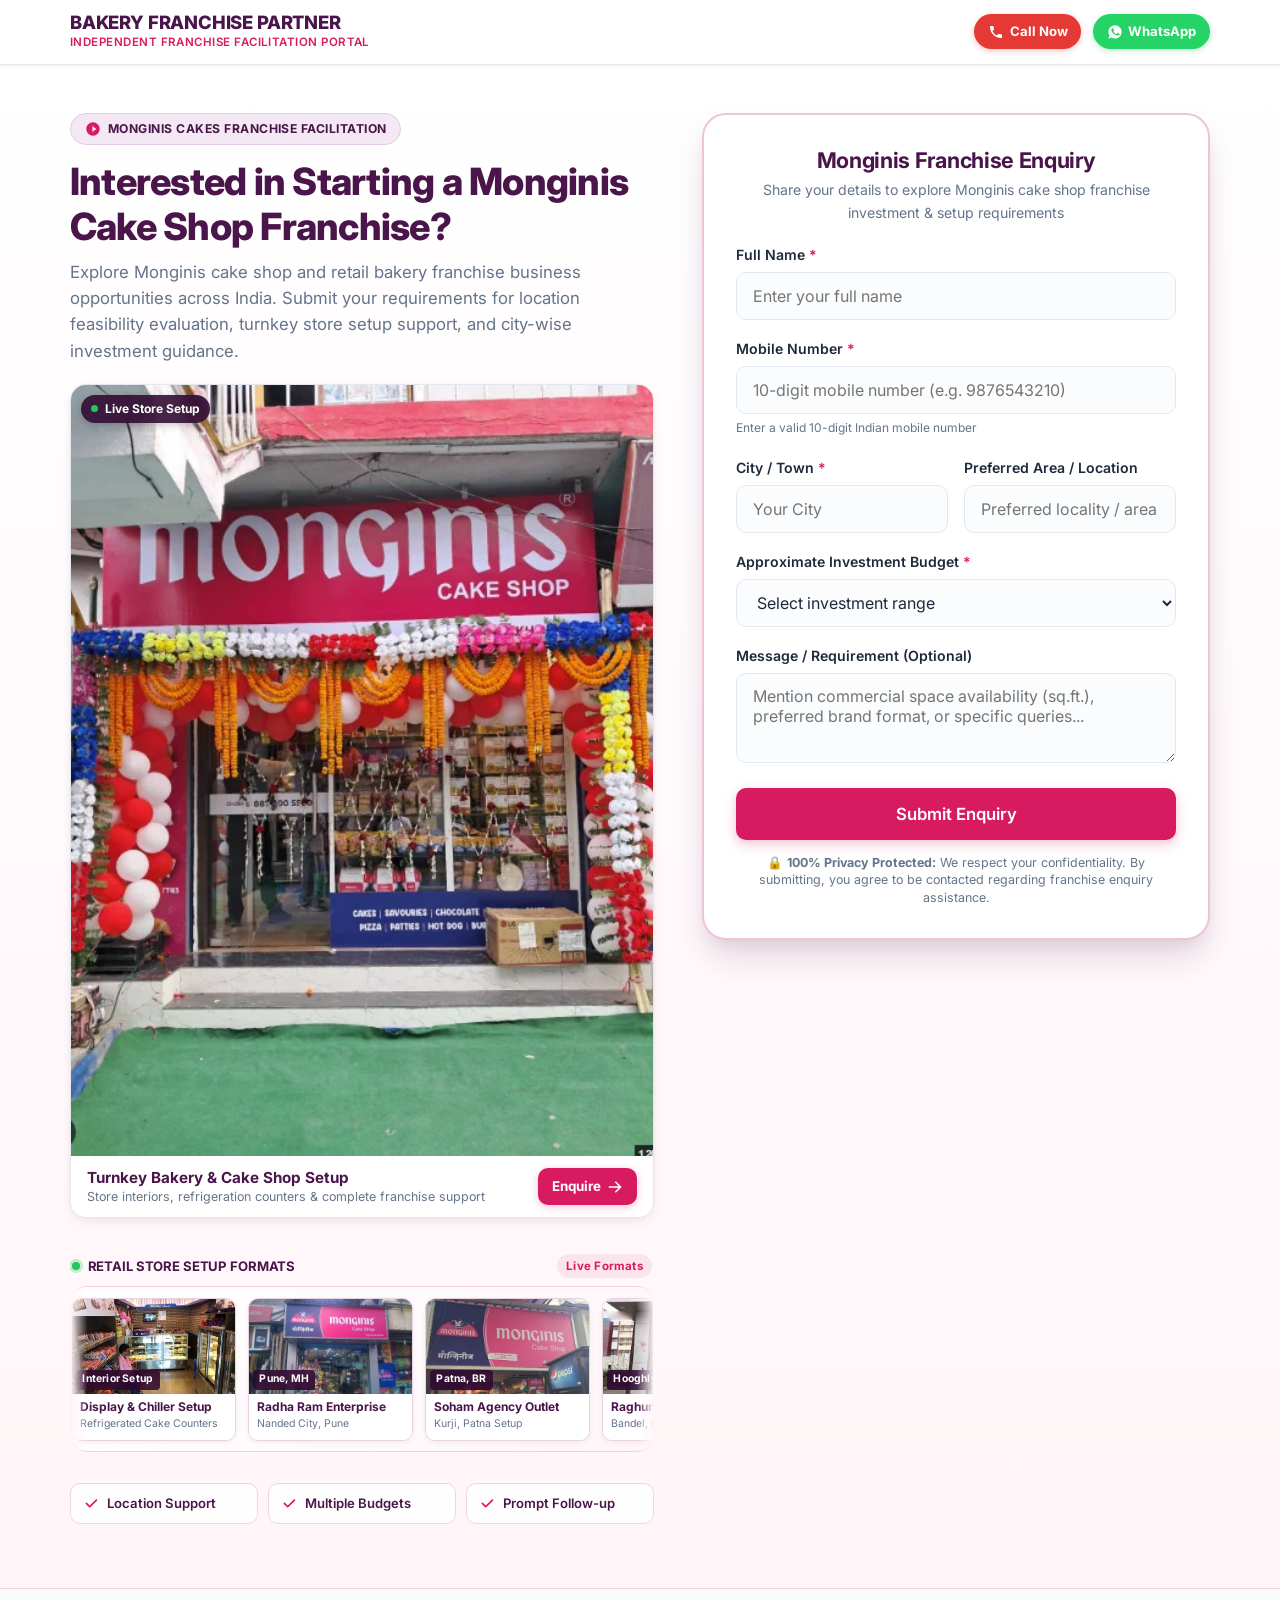
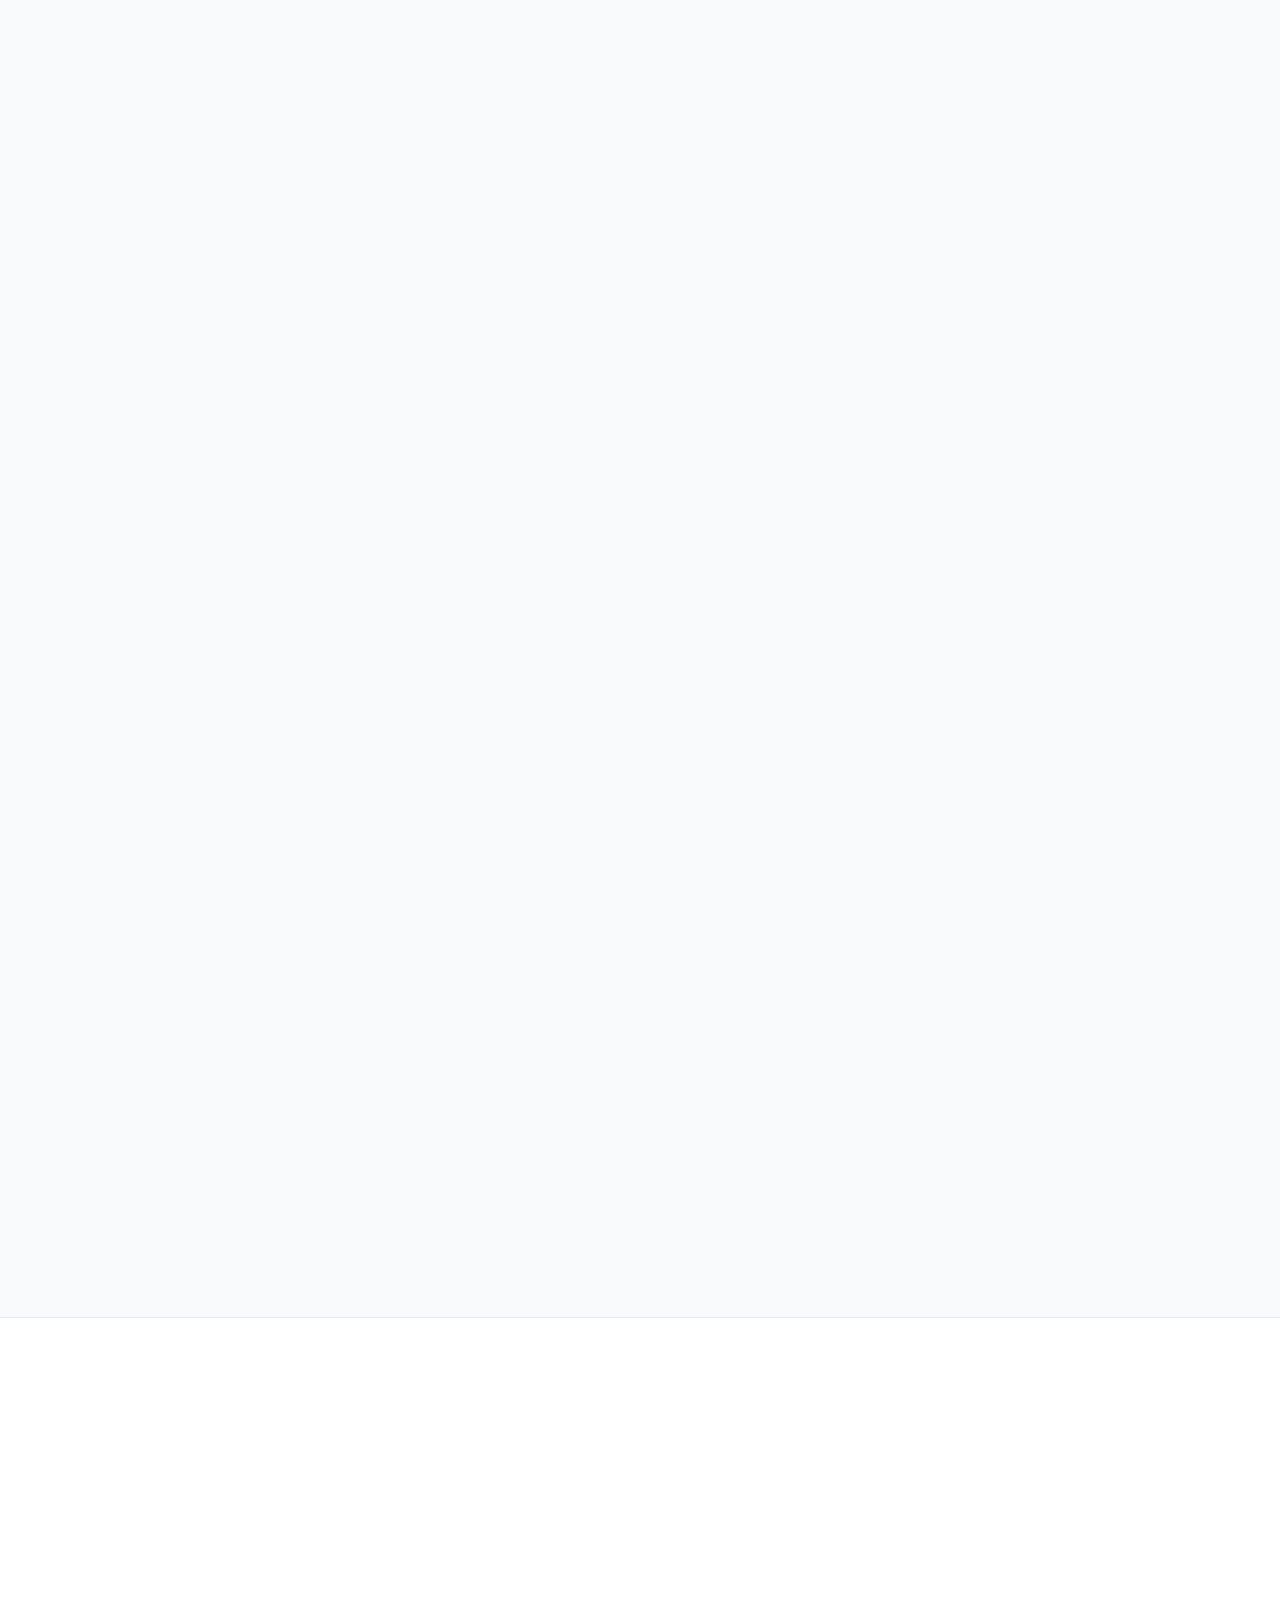
==== index.html @ 084847c3 "feat: redirect form submission directly to WhatsApp with pre-filled lead details" ====
<!DOCTYPE html>
<html lang="en">
<head>
  <!-- Google Tag Manager -->
  <script>(function(w,d,s,l,i){w[l]=w[l]||[];w[l].push({'gtm.start':
  new Date().getTime(),event:'gtm.js'});var f=d.getElementsByTagName(s)[0],
  j=d.createElement(s),dl=l!='dataLayer'?'&l='+l:'';j.async=true;j.src=
  'https://www.googletagmanager.com/gtm.js?id='+i+dl;f.parentNode.insertBefore(j,f);
  })(window,document,'script','dataLayer','GTM-P94VCCMQ');</script>
  <!-- End Google Tag Manager -->

  <!-- Google tag (gtag.js) -->
  <script async src="https://www.googletagmanager.com/gtag/js?id=AW-18435726150"></script>
  <script>
    window.dataLayer = window.dataLayer || [];
    function gtag(){dataLayer.push(arguments);}
    gtag('js', new Date());

    gtag('config', 'AW-18435726150');
  </script>

  <meta charset="UTF-8">
  <meta name="viewport" content="width=device-width, initial-scale=1.0">
  
  <!-- Primary SEO Meta Tags -->
  <title>Monginis Cake Shop Franchise Opportunities | Bakery Franchise Partner</title>
  <meta name="description" content="Explore Monginis cake shop franchise opportunities with Bakery Franchise Partner. Submit your enquiry for prime location assistance, turnkey store setup, and investment evaluation.">
  <meta name="keywords" content="Monginis franchise, Monginis cake shop, cake shop franchise, bakery franchise, bakery business opportunity, franchise enquiry, Bakery Franchise Partner">
  <link rel="canonical" href="https://bakeryfranchisepartner.in/monginis-cakes/">
  <meta name="robots" content="index, follow">
  
  <!-- Open Graph / Facebook -->
  <meta property="og:type" content="website">
  <meta property="og:url" content="https://bakeryfranchisepartner.in/monginis-cakes/">
  <meta property="og:title" content="Monginis Cake Shop Franchise Opportunities | Bakery Franchise Partner">
  <meta property="og:description" content="Explore Monginis cake shop franchise opportunities across India. Submit your franchise enquiry for location evaluation and store setup guidance.">
  <meta property="og:image" content="https://bakeryfranchisepartner.in/images/cake-shoop.png">

  <!-- Twitter Meta Tags -->
  <meta name="twitter:card" content="summary_large_image">
  <meta name="twitter:title" content="Monginis Cake Shop Franchise Opportunities | Bakery Franchise Partner">
  <meta name="twitter:description" content="Explore Monginis cake shop franchise opportunities across India. Submit your franchise enquiry for location evaluation and store setup guidance.">
  <meta name="twitter:image" content="https://bakeryfranchisepartner.in/images/cake-shoop.png">

  <!-- Favicon -->
  <link rel="icon" href="data:image/svg+xml,<svg xmlns=%22http://www.w3.org/2000/svg%22 viewBox=%220 0 100 100%22><text y=%22.9em%22 font-size=%2290%22>🎂</text></svg>">

  <!-- Google Fonts: Inter -->
  <link rel="preconnect" href="https://fonts.googleapis.com">
  <link rel="preconnect" href="https://fonts.gstatic.com" crossorigin>
  <link href="https://fonts.googleapis.com/css2?family=Inter:wght@400;500;600;700;800&display=swap" rel="stylesheet">

  <!-- Stylesheet -->
  <link rel="stylesheet" href="style.css?v=2.3">

  <!-- Preload Critical Hero Image for Instant Rendering -->
  <link rel="preload" as="image" href="images/cake-shoop.webp" type="image/webp" fetchpriority="high">

  <!-- Schema.org Structured Data for Google Trust & Business Verification -->
  <script type="application/ld+json">
  {
    "@context": "https://schema.org",
    "@type": "ProfessionalService",
    "name": "Bakery Franchise Partner",
    "image": "https://bakeryfranchisepartner.in/images/cake-shoop.png",
    "@id": "https://bakeryfranchisepartner.in/monginis-cakes/",
    "url": "https://bakeryfranchisepartner.in/monginis-cakes/",
    "telephone": "+919519554714",
    "priceRange": "₹₹₹",
    "address": {
      "@type": "PostalAddress",
      "streetAddress": "C-1034, Opposite Bhootnath Market, A Block, Indira Nagar",
      "addressLocality": "Lucknow",
      "addressRegion": "Uttar Pradesh",
      "postalCode": "226016",
      "addressCountry": "IN"
    },
    "description": "Independent franchise enquiry facilitation and consulting portal for Monginis cake shop and retail bakery business opportunities across India."
  }
  </script>

</head>
<body>
  <!-- Google Tag Manager (noscript) -->
  <noscript><iframe src="https://www.googletagmanager.com/ns.html?id=GTM-P94VCCMQ"
  height="0" width="0" style="display:none;visibility:hidden"></iframe></noscript>
  <!-- End Google Tag Manager (noscript) -->

  <!-- ======================================================================
       SITE HEADER
       ====================================================================== -->
  <header class="site-header">
    <div class="container">
      <div class="header-inner">
        <a href="index.html" class="brand-wrap" aria-label="Bakery Franchise Partner Home">
          <div class="brand-text">
            <span class="brand-name">BAKERY FRANCHISE PARTNER</span>
            <span class="brand-tagline">Independent Franchise Facilitation Portal</span>
          </div>
        </a>

        <div class="header-actions">
          <a href="tel:+919519554714" class="btn-call-compact js-call-btn" data-source="header-call" aria-label="Call for enquiry">
            <svg viewBox="0 0 24 24" fill="currentColor" aria-hidden="true">
              <path d="M6.62 10.79a15.053 15.053 0 006.59 6.59l2.2-2.2a1 1 0 011.02-.24c1.12.37 2.33.57 3.57.57.55 0 1 .45 1 1V20a1 1 0 01-1 1A17 17 0 013 4a1 1 0 011-1h3.5a1 1 0 011 1c0 1.25.2 2.45.57 3.57.11.35.03.74-.25 1.02l-2.2 2.2z"/>
            </svg>
            <span>Call Now</span>
          </a>

          <a href="https://wa.me/919519554714" class="btn-wa-compact js-whatsapp-btn" data-source="header-whatsapp" aria-label="WhatsApp enquiry">
            <svg viewBox="0 0 24 24" fill="currentColor" aria-hidden="true">
              <path d="M12.04 2C6.58 2 2.13 6.45 2.13 11.91c0 1.97.58 3.84 1.63 5.44L2.04 22l4.81-1.68c1.53.92 3.32 1.48 5.19 1.48 5.46 0 9.91-4.45 9.91-9.91 0-5.46-4.45-9.89-9.91-9.89zm5.78 14.07c-.24.67-1.19 1.25-1.68 1.33-.49.08-1.09.11-3.52-.89-2.94-1.21-4.83-4.22-4.97-4.41-.14-.2-1.18-1.57-1.18-2.99s.75-2.12 1.01-2.41c.27-.29.59-.36.78-.36.2 0 .4 0 .58.01.19.01.44-.07.69.53.25.6.86 2.1.94 2.25.07.16.12.35.02.55-.1.2-.15.33-.3.51-.15.18-.32.4-.45.54-.15.15-.31.32-.13.63.17.31.78 1.28 1.67 2.07 1.15 1.02 2.11 1.34 2.42 1.49.3.15.48.13.66-.08.18-.21.78-.91.99-1.22.21-.31.42-.26.71-.15.29.11 1.83.86 2.15 1.02.32.16.53.24.61.37.08.14.08.79-.16 1.46z"/>
            </svg>
            <span>WhatsApp</span>
          </a>
        </div>
      </div>
    </div>
  </header>

  <!-- ======================================================================
       HERO SECTION (MOBILE FIRST + EARLY ENQUIRY FORM)
       ====================================================================== -->
  <section class="hero-section" id="hero">
    <div class="container">
      <div class="hero-grid">
        
        <!-- Left: Hero Headline, Actions & Store Setup Showcase Marquee -->
        <div class="hero-content">
          <div class="hero-badge-wrap">
            <span class="badge-tag badge-platform">
              <svg class="badge-icon" viewBox="0 0 24 24" width="16" height="16" fill="currentColor" aria-hidden="true"><path d="M12 2C6.48 2 2 6.48 2 12s4.48 10 10 10 10-4.48 10-10S17.52 2 12 2zm-1 14.5v-9l6 4.5-6 4.5z"/></svg>
              <span class="badge-text">MONGINIS CAKES FRANCHISE FACILITATION</span>
            </span>
          </div>

          <h1 class="hero-title">Interested in Starting a Monginis Cake Shop Franchise?</h1>
          
          <p class="hero-desc">
            Explore Monginis cake shop and retail bakery franchise business opportunities across India. Submit your requirements for location feasibility evaluation, turnkey store setup support, and city-wise investment guidance.
          </p>

          <!-- Hero Store Showcase Photo Card -->
          <div class="hero-photo-showcase">
            <div class="hero-photo-wrap" style="height: auto !important; min-height: unset !important; max-height: none !important;">
              <picture>
                <source srcset="images/cake-shoop.webp" type="image/webp">
                <img src="images/cake-shoop.png" alt="Actual Monginis Cake Shop Storefront & Setup" width="477" height="632" fetchpriority="high" decoding="sync" style="width: 100% !important; height: auto !important; max-height: none !important; object-fit: contain !important; display: block !important;">
              </picture>
              <span class="hero-photo-badge">
                <span class="badge-dot" style="background-color: #22C55E;"></span> Live Store Setup
              </span>
            </div>
            <div class="hero-photo-footer">
              <div class="hero-photo-info">
                <span class="hero-photo-title">Turnkey Bakery & Cake Shop Setup</span>
                <span class="hero-photo-desc">Store interiors, refrigeration counters & complete franchise support</span>
              </div>
              <a href="#enquiry-form" class="hero-photo-enquire-btn">
                <span>Enquire</span>
                <svg viewBox="0 0 20 20" fill="currentColor" width="16" height="16" aria-hidden="true"><path fill-rule="evenodd" d="M10.293 3.293a1 1 0 011.414 0l6 6a1 1 0 010 1.414l-6 6a1 1 0 01-1.414-1.414L14.586 11H3a1 1 0 110-2h11.586l-4.293-4.293a1 1 0 010-1.414z" clip-rule="evenodd" /></svg>
              </a>
            </div>
          </div>

          <!-- Store Setup Showcase Marquee (Retail Store Formats Showcase) -->
          <div class="store-marquee-section" aria-label="Bakery Store Setup Showcase">
            <div class="marquee-header">
              <div class="marquee-title-wrap">
                <span class="marquee-live-dot"></span>
                <span class="marquee-title">Retail Store Setup Formats</span>
              </div>
              <span class="marquee-badge">Live Formats</span>
            </div>

            <div class="store-marquee-container">
              <div class="store-marquee-track">
                <!-- Card 1: Store Interior Display -->
                <div class="marquee-card">
                  <div class="marquee-img-wrap">
                    <img src="images/store-1-inside-Actual-Store.jpeg" alt="Actual Cake Shop Inside View & Refrigerated Display Setup" width="165" height="100" loading="lazy" decoding="async">
                    <span class="marquee-tag">Interior Setup</span>
                  </div>
                  <div class="marquee-caption">
                    <span class="marquee-caption-title">Display & Chiller Setup</span>
                    <span class="marquee-caption-sub">Refrigerated Cake Counters</span>
                  </div>
                </div>

                <!-- Card 2: Radha Ram Enterprise (Pune) -->
                <div class="marquee-card">
                  <div class="marquee-img-wrap">
                    <img src="images/store-2-radha-ram-enterprise.jpeg" alt="Radha Ram Enterprise - Cake Shop Storefront in Nanded City Pune" width="165" height="100" loading="lazy" decoding="async">
                    <span class="marquee-tag">Pune, MH</span>
                  </div>
                  <div class="marquee-caption">
                    <span class="marquee-caption-title">Radha Ram Enterprise</span>
                    <span class="marquee-caption-sub">Nanded City, Pune</span>
                  </div>
                </div>

                <!-- Card 3: Soham Agency (Patna) -->
                <div class="marquee-card">
                  <div class="marquee-img-wrap">
                    <img src="images/store-3-Soham Agency.jpeg" alt="Soham Agency - Cake Shop Storefront in Kurji, Patna" width="165" height="100" loading="lazy" decoding="async">
                    <span class="marquee-tag">Patna, BR</span>
                  </div>
                  <div class="marquee-caption">
                    <span class="marquee-caption-title">Soham Agency Outlet</span>
                    <span class="marquee-caption-sub">Kurji, Patna Setup</span>
                  </div>
                </div>

                <!-- Card 4: Raghuram Agency (Bandel Hooghly) -->
                <div class="marquee-card">
                  <div class="marquee-img-wrap">
                    <img src="images/store-4-Raghuram-Agency.jpeg" alt="Raghuram Agency - Cake Shop Storefront in Bandel Hooghly" width="165" height="100" loading="lazy" decoding="async">
                    <span class="marquee-tag">Hooghly, WB</span>
                  </div>
                  <div class="marquee-caption">
                    <span class="marquee-caption-title">Raghuram Agency</span>
                    <span class="marquee-caption-sub">Bandel, Hooghly Outlet</span>
                  </div>
                </div>

                <!-- Card 5: Shakti Cake Shop (Siwan) -->
                <div class="marquee-card">
                  <div class="marquee-img-wrap">
                    <img src="images/store-5-Shakti.jpeg" alt="Shakti Cake Shop Storefront in Basantpur, Siwan" width="165" height="100" loading="lazy" decoding="async">
                    <span class="marquee-tag">Siwan, BR</span>
                  </div>
                  <div class="marquee-caption">
                    <span class="marquee-caption-title">Shakti Cake Shop</span>
                    <span class="marquee-caption-sub">Basantpur, Siwan Setup</span>
                  </div>
                </div>

                <!-- Duplicate Set for Seamless Continuous Infinite Scrolling Loop -->
                <div class="marquee-card" aria-hidden="true">
                  <div class="marquee-img-wrap">
                    <img src="images/store-1-inside-Actual-Store.jpeg" alt="Interior display" width="165" height="100" loading="lazy" decoding="async">
                    <span class="marquee-tag">Interior Setup</span>
                  </div>
                  <div class="marquee-caption">
                    <span class="marquee-caption-title">Display & Chiller Setup</span>
                    <span class="marquee-caption-sub">Refrigerated Cake Counters</span>
                  </div>
                </div>

                <div class="marquee-card" aria-hidden="true">
                  <div class="marquee-img-wrap">
                    <img src="images/store-2-radha-ram-enterprise.jpeg" alt="Pune storefront" width="165" height="100" loading="lazy" decoding="async">
                    <span class="marquee-tag">Pune, MH</span>
                  </div>
                  <div class="marquee-caption">
                    <span class="marquee-caption-title">Radha Ram Enterprise</span>
                    <span class="marquee-caption-sub">Nanded City, Pune</span>
                  </div>
                </div>

                <div class="marquee-card" aria-hidden="true">
                  <div class="marquee-img-wrap">
                    <img src="images/store-3-Soham Agency.jpeg" alt="Patna storefront" width="165" height="100" loading="lazy" decoding="async">
                    <span class="marquee-tag">Patna, BR</span>
                  </div>
                  <div class="marquee-caption">
                    <span class="marquee-caption-title">Soham Agency Outlet</span>
                    <span class="marquee-caption-sub">Kurji, Patna Setup</span>
                  </div>
                </div>

                <div class="marquee-card" aria-hidden="true">
                  <div class="marquee-img-wrap">
                    <img src="images/store-4-Raghuram-Agency.jpeg" alt="Hooghly storefront" width="165" height="100" loading="lazy" decoding="async">
                    <span class="marquee-tag">Hooghly, WB</span>
                  </div>
                  <div class="marquee-caption">
                    <span class="marquee-caption-title">Raghuram Agency</span>
                    <span class="marquee-caption-sub">Bandel, Hooghly Outlet</span>
                  </div>
                </div>

                <div class="marquee-card" aria-hidden="true">
                  <div class="marquee-img-wrap">
                    <img src="images/store-5-Shakti.jpeg" alt="Siwan storefront" width="165" height="100" loading="lazy" decoding="async">
                    <span class="marquee-tag">Siwan, BR</span>
                  </div>
                  <div class="marquee-caption">
                    <span class="marquee-caption-title">Shakti Cake Shop</span>
                    <span class="marquee-caption-sub">Basantpur, Siwan Setup</span>
                  </div>
                </div>
              </div>
            </div>
          </div>

          <div class="hero-feature-pills">
            <div class="feature-pill">
              <svg viewBox="0 0 20 20" fill="currentColor" aria-hidden="true"><path fill-rule="evenodd" d="M16.707 5.293a1 1 0 010 1.414l-8 8a1 1 0 01-1.414 0l-4-4a1 1 0 011.414-1.414L8 12.586l7.293-7.293a1 1 0 011.414 0z" clip-rule="evenodd"/></svg>
              <span>Location Support</span>
            </div>
            <div class="feature-pill">
              <svg viewBox="0 0 20 20" fill="currentColor" aria-hidden="true"><path fill-rule="evenodd" d="M16.707 5.293a1 1 0 010 1.414l-8 8a1 1 0 01-1.414 0l-4-4a1 1 0 011.414-1.414L8 12.586l7.293-7.293a1 1 0 011.414 0z" clip-rule="evenodd"/></svg>
              <span>Multiple Budgets</span>
            </div>
            <div class="feature-pill">
              <svg viewBox="0 0 20 20" fill="currentColor" aria-hidden="true"><path fill-rule="evenodd" d="M16.707 5.293a1 1 0 010 1.414l-8 8a1 1 0 01-1.414 0l-4-4a1 1 0 011.414-1.414L8 12.586l7.293-7.293a1 1 0 011.414 0z" clip-rule="evenodd"/></svg>
              <span>Prompt Follow-up</span>
            </div>
          </div>
        </div>

        <!-- Right: Early Lead Enquiry Form -->
        <div class="lead-form-wrapper" id="enquiry-form">
          <div class="lead-form-card">
            <div class="form-header">
              <h2 class="form-title">Monginis Franchise Enquiry</h2>
              <p class="form-subtitle">Share your details to explore Monginis cake shop franchise investment & setup requirements</p>
            </div>

            <!-- Alerts -->
            <div id="form-success-alert" class="form-alert alert-success" role="alert">
              <strong>Thank you for your enquiry!</strong><br>
              Your details have been received successfully. Our team will review your requirements and follow up with relevant franchise information.
            </div>

            <div id="form-error-alert" class="form-alert alert-error" role="alert"></div>

            <form id="lead-enquiry-form" novalidate>
              <input type="hidden" name="franchise_brand" value="Monginis Cake Shop">
              
              <div class="form-group">
                <label for="full_name" class="form-label">Full Name <span class="required">*</span></label>
                <input type="text" id="full_name" name="full_name" class="form-control" placeholder="Enter your full name" required autocomplete="name">
              </div>

              <div class="form-group">
                <label for="mobile_number" class="form-label">Mobile Number <span class="required">*</span></label>
                <input type="tel" id="mobile_number" name="mobile_number" class="form-control" placeholder="10-digit mobile number (e.g. 9876543210)" required autocomplete="tel" maxlength="14">
                <span class="form-help">Enter a valid 10-digit Indian mobile number</span>
              </div>

              <div class="form-row">
                <div class="form-group">
                  <label for="city" class="form-label">City / Town <span class="required">*</span></label>
                  <input type="text" id="city" name="city" class="form-control" placeholder="Your City" required autocomplete="address-level2">
                </div>

                <div class="form-group">
                  <label for="preferred_location" class="form-label">Preferred Area / Location</label>
                  <input type="text" id="preferred_location" name="preferred_location" class="form-control" placeholder="Preferred locality / area">
                </div>
              </div>

              <div class="form-group">
                <label for="investment_budget" class="form-label">Approximate Investment Budget <span class="required">*</span></label>
                <select id="investment_budget" name="investment_budget" class="form-control" required>
                  <option value="" disabled selected>Select investment range</option>
                  <option value="5_10_lakhs">₹5 Lakhs - ₹10 Lakhs</option>
                  <option value="10_15_lakhs">₹10 Lakhs - ₹15 Lakhs</option>
                  <option value="15_25_lakhs">₹15 Lakhs - ₹25 Lakhs</option>
                  <option value="above_25_lakhs">Above ₹25 Lakhs</option>
                  <option value="to_be_discussed">To be discussed</option>
                </select>
              </div>

              <div class="form-group">
                <label for="message" class="form-label">Message / Requirement (Optional)</label>
                <textarea id="message" name="message" class="form-control" placeholder="Mention commercial space availability (sq.ft.), preferred brand format, or specific queries..."></textarea>
              </div>

              <button type="submit" id="form-submit-btn" class="btn btn-primary btn-block btn-lg">
                Submit Enquiry
              </button>

              <p class="form-privacy-note">
                🔒 <strong>100% Privacy Protected:</strong> We respect your confidentiality. By submitting, you agree to be contacted regarding franchise enquiry assistance.
              </p>
            </form>

          </div>
        </div>

      </div>
    </div>
  </section>

  <!-- ======================================================================
       MONGINIS & CAKE SHOP SEARCH INTENT CLARIFICATION
       ====================================================================== -->
  <section class="section" id="brand-search-intent">
    <div class="container">
      <div class="brand-intent-card">
        <div>
          <span class="section-subtitle">Franchise Search Assistance</span>
          <h2>Looking for a Monginis Cake Shop Franchise?</h2>
          <p>
            If you are exploring a Monginis franchise or a branded cake shop opportunity in your city, you can submit your enquiry through our platform.
          </p>
          <p>
            Our team collects your preferred location, investment capability, and space readiness, and assists in connecting your enquiry to the relevant franchise evaluation process.
          </p>
        </div>

        <div class="intent-callout" style="background: var(--color-bg-warm); border-left: 4px solid var(--color-primary);">
          <h4 style="color: var(--color-secondary);">Franchise Guidance & Support Desk</h4>
          <p>
            Get expert assistance on store location feasibility, interior setup specifications, and complete application filing guidance for opening your cake shop.
          </p>
          <div style="margin-top: 1.25rem;">
            <a href="#enquiry-form" class="btn btn-primary">Submit Franchise Enquiry</a>
          </div>
        </div>
      </div>
    </div>
  </section>

  <!-- ======================================================================
       TRUST SECTION: WHY ENQUIRE WITH US?
       ====================================================================== -->
  <section class="section section-alt" id="why-enquire">
    <div class="container">
      <div class="section-header">
        <span class="section-subtitle">Why Choose Us</span>
        <h2>Why Enquire With Us?</h2>
        <p class="section-desc">
          We provide transparent, structured assistance to help prospective business owners explore bakery franchise opportunities without false promises.
        </p>
      </div>

      <div class="benefits-grid">
        <div class="benefit-card">
          <div class="benefit-icon">
            <svg viewBox="0 0 24 24" fill="none" stroke="currentColor" stroke-width="2" stroke-linecap="round" stroke-linejoin="round">
              <path d="M21 16V8a2 2 0 0 0-1-1.73l-7-4a2 2 0 0 0-2 0l-7 4A2 2 0 0 0 3 8v8a2 2 0 0 0 1 1.73l7 4a2 2 0 0 0 2 0l7-4A2 2 0 0 0 21 16z"></path>
              <polyline points="3.27 6.96 12 12.01 20.73 6.96"></polyline>
              <line x1="12" y1="22.08" x2="12" y2="12"></line>
            </svg>
          </div>
          <h3 class="benefit-title">Franchise Enquiry Assistance</h3>
          <p class="benefit-desc">
            Guidance on how bakery franchise models operate, required documentation, and general operational flow.
          </p>
        </div>

        <div class="benefit-card">
          <div class="benefit-icon">
            <svg viewBox="0 0 24 24" fill="none" stroke="currentColor" stroke-width="2" stroke-linecap="round" stroke-linejoin="round">
              <path d="M21 10c0 7-9 13-9 13s-9-6-9-13a9 9 0 0 1 18 0z"></path>
              <circle cx="12" cy="10" r="3"></circle>
            </svg>
          </div>
          <h3 class="benefit-title">Location-Based Support</h3>
          <p class="benefit-desc">
            Enquiry matching tailored to your preferred city, district, high footfall market, or residential neighborhood.
          </p>
        </div>

        <div class="benefit-card">
          <div class="benefit-icon">
            <svg viewBox="0 0 24 24" fill="none" stroke="currentColor" stroke-width="2" stroke-linecap="round" stroke-linejoin="round">
              <path d="M17 21v-2a4 4 0 0 0-4-4H5a4 4 0 0 0-4 4v2"></path>
              <circle cx="9" cy="7" r="4"></circle>
              <path d="M23 21v-2a4 4 0 0 0-3-3.87"></path>
              <path d="M16 3.13a4 4 0 0 1 0 7.75"></path>
            </svg>
          </div>
          <h3 class="benefit-title">Requirement Discussion</h3>
          <p class="benefit-desc">
            We discuss your commercial space readiness, investment allocation, and timeline to structure your enquiry clearly.
          </p>
        </div>

        <div class="benefit-card">
          <div class="benefit-icon">
            <svg viewBox="0 0 24 24" fill="none" stroke="currentColor" stroke-width="2" stroke-linecap="round" stroke-linejoin="round">
              <path d="M22 11.08V12a10 10 0 1 1-5.93-9.14"></path>
              <polyline points="22 4 12 14.01 9 11.01"></polyline>
            </svg>
          </div>
          <h3 class="benefit-title">Direct Enquiry Follow-up</h3>
          <p class="benefit-desc">
            Prompt review of your submitted form followed by direct communication regarding next steps and availability.
          </p>
        </div>
      </div>
    </div>
  </section>

  <!-- ======================================================================
       FRANCHISE INFORMATION: OVERVIEW & CONSIDERATIONS
       ====================================================================== -->
  <section class="section" id="franchise-info">
    <div class="container">
      <div class="section-header">
        <span class="section-subtitle">Essential Overview</span>
        <h2>Bakery Franchise Opportunity</h2>
        <p class="section-desc">
          Key considerations for entrepreneurs looking to start a retail cake shop or bakery outlet.
        </p>
      </div>

      <div class="info-columns">
        <div class="info-card">
          <div class="info-card-header">
            <div class="info-card-icon">
              <svg viewBox="0 0 24 24" fill="none" stroke="currentColor" stroke-width="2"><rect x="2" y="3" width="20" height="14" rx="2" ry="2"></rect><line x1="8" y1="21" x2="16" y2="21"></line><line x1="12" y1="17" x2="12" y2="21"></line></svg>
            </div>
            <h3 style="margin-bottom: 0;">Store & Space Considerations</h3>
          </div>
          <ul class="info-list">
            <li><strong>Commercial Location:</strong> High-density residential zones, main commercial markets, or near educational/office hubs.</li>
            <li><strong>Carpet Area:</strong> Typical cake shop formats generally require 200 sq.ft. to 500 sq.ft. with prominent frontage (subject to specific brand standards).</li>
            <li><strong>Frontage & Visibility:</strong> Minimum 10–12 ft wide glass frontage for refrigerated cake display visibility.</li>
            <li><strong>Utilities:</strong> Dedicated electricity connection for refrigeration units, air conditioning, and water supply.</li>
          </ul>
        </div>

        <div class="info-card">
          <div class="info-card-header">
            <div class="info-card-icon">
              <svg viewBox="0 0 24 24" fill="none" stroke="currentColor" stroke-width="2"><line x1="12" y1="1" x2="12" y2="23"></line><path d="M17 5H9.5a3.5 3.5 0 0 0 0 7h5a3.5 3.5 0 0 1 0 7H6"></path></svg>
            </div>
            <h3 style="margin-bottom: 0;">Investment & Commercial Terms</h3>
          </div>
          <ul class="info-list">
            <li><strong>Fit-out & Equipment:</strong> Display chillers, counter fixtures, branding signage, and point-of-sale setup.</li>
            <li><strong>Initial Stock & Inventory:</strong> Fresh cakes, savories, packaged confectionery, and beverages.</li>
            <li><strong>Working Capital:</strong> Operational buffer for daily staffing, utility charges, and local store management.</li>
            <li><strong>Transparency Note:</strong> <em>Investment and eligibility details are discussed based on the specific franchise opportunity and location.</em></li>
          </ul>
        </div>
      </div>
    </div>
  </section>

  <!-- ======================================================================
       3-STEP ENQUIRY PROCESS
       ====================================================================== -->
  <section class="section section-warm" id="enquiry-process">
    <div class="container">
      <div class="section-header">
        <span class="section-subtitle">How It Works</span>
        <h2>Simple 3-Step Enquiry Process</h2>
        <p class="section-desc">
          Get started with your bakery franchise discovery in three straightforward steps.
        </p>
      </div>

      <div class="steps-grid">
        <div class="step-card">
          <div class="step-number">1</div>
          <h3 class="step-title">Submit Your Enquiry</h3>
          <p class="step-desc">
            Fill out the simple online enquiry form with your contact details, city, and preferred investment range.
          </p>
        </div>

        <div class="step-card">
          <div class="step-number">2</div>
          <h3 class="step-title">Discuss Requirements</h3>
          <p class="step-desc">
            Our team connects with you to understand your location preference, commercial space readiness, and timeframe.
          </p>
        </div>

        <div class="step-card">
          <div class="step-number">3</div>
          <h3 class="step-title">Receive Further Information</h3>
          <p class="step-desc">
            Get structured details regarding available opportunities, eligibility criteria, and next steps for the relevant brand.
          </p>
        </div>
      </div>

      <div style="text-align: center; margin-top: 2.5rem;">
        <a href="#enquiry-form" class="btn btn-primary btn-lg">Start Your Enquiry Now</a>
      </div>
    </div>
  </section>

  <!-- ======================================================================
       ABOUT OUR FRANCHISE ASSISTANCE & ASSOCIATED STORES
       ====================================================================== -->
  <section class="section section-alt" id="about-us">
    <div class="container">
      <div class="section-header">
        <span class="section-subtitle">Store Network & Track Record</span>
        <h2>About Our Franchise Assistance</h2>
        <p class="section-desc">
          Helping entrepreneurs across India evaluate and launch successful bakery outlets through turnkey setup consulting and end-to-end guidance.
        </p>
      </div>

      <!-- Retail Outlets & Store Setup Showcase -->
      <h3 style="text-align: center; margin-top: 3.5rem; margin-bottom: 0.75rem; color: var(--color-secondary);">Retail Store Showcases & Operating Formats</h3>
      <p style="text-align: center; max-width: 720px; margin: 0 auto 2rem auto; color: var(--color-text-muted); font-size: 0.95rem;">
        Take a look at typical operating retail cake shop formats, glass chiller display setups, and storefront designs established across Maharashtra, Bihar, West Bengal, and other regions in India.
      </p>

      <div class="store-gallery-grid" style="grid-template-columns: repeat(auto-fit, minmax(280px, 1fr));">
        
        <!-- Store 1: Radha Ram Enterprise (Nanded City Pune) -->
        <div class="store-card">
          <div style="overflow: hidden; aspect-ratio: 16 / 11;">
            <img src="images/store-2-radha-ram-enterprise.jpeg" alt="Radha Ram Enterprise - Cake Shop & Bakery Storefront in Nanded City Pune" width="400" height="275" loading="lazy" decoding="async" style="width: 100%; height: 100%; object-fit: cover;">
          </div>
          <div class="store-card-info">
            <h4 class="store-card-title">Radha Ram Enterprise</h4>
            <p class="store-card-desc">Retail Cake Shop Storefront • Nanded City, Pune, Maharashtra - 411041</p>
          </div>
        </div>

        <!-- Store 2: Inside Actual Store Setup -->
        <div class="store-card">
          <div style="overflow: hidden; aspect-ratio: 16 / 11;">
            <img src="images/store-1-inside-Actual-Store.jpeg" alt="Actual Cake Shop Inside View & Refrigerated Display Setup" width="400" height="275" loading="lazy" decoding="async" style="width: 100%; height: 100%; object-fit: cover;">
          </div>
          <div class="store-card-info">
            <h4 class="store-card-title">Actual Store Interior & Display</h4>
            <p class="store-card-desc">Glass chiller counters, fresh cake display & point of sale setup.</p>
          </div>
        </div>

        <!-- Store 3: Soham Agency (Kurji Patna) -->
        <div class="store-card">
          <div style="overflow: hidden; aspect-ratio: 16 / 11;">
            <img src="images/store-3-Soham Agency.jpeg" alt="Soham Agency - Cake Shop Storefront in Kurji, Patna" width="400" height="275" loading="lazy" decoding="async" style="width: 100%; height: 100%; object-fit: cover;">
          </div>
          <div class="store-card-info">
            <h4 class="store-card-title">Soham Agency</h4>
            <p class="store-card-desc">Retail Cake Shop Storefront • Kurji, Patna, Bihar - 801105</p>
          </div>
        </div>

        <!-- Store 4: Raghuram Agency (Bandel Hooghly) -->
        <div class="store-card">
          <div style="overflow: hidden; aspect-ratio: 16 / 11;">
            <img src="images/store-4-Raghuram-Agency.jpeg" alt="Raghuram Agency - Cake Shop Storefront near Don Bosco School, Bandel, Hooghly" width="400" height="275" loading="lazy" decoding="async" style="width: 100%; height: 100%; object-fit: cover;">
          </div>
          <div class="store-card-info">
            <h4 class="store-card-title">Raghuram Agency</h4>
            <p class="store-card-desc">Retail Cake Shop Storefront • Near Don Bosco School, Bandel, Hooghly, West Bengal</p>
          </div>
        </div>

        <!-- Store 5: Shakti Cake Shop Outlet -->
        <div class="store-card">
          <div style="overflow: hidden; aspect-ratio: 16 / 11;">
            <img src="images/store-5-Shakti.jpeg" alt="Cake Shop Storefront in Basantpur, Siwan, Bihar" width="400" height="275" loading="lazy" decoding="async" style="width: 100%; height: 100%; object-fit: cover;">
          </div>
          <div class="store-card-info">
            <h4 class="store-card-title">Shakti Cake Shop</h4>
            <p class="store-card-desc">Retail Cake Shop Storefront • Basantpur, Siwan, Bihar - 841226</p>
          </div>
        </div>

      </div>

      <div style="text-align: center; margin-top: 2.5rem;">
        <a href="#enquiry-form" class="btn btn-primary btn-lg">Enquire About Opening Your Store</a>
      </div>

    </div>
  </section>

  <!-- ======================================================================
       MULTI-BRAND BAKERY FRANCHISE DIRECTORY & FACILITATION (GOOGLE ADS COMPLIANCE)
       ====================================================================== -->
  <section class="section section-warm" id="other-brands">
    <div class="container">
      <div class="section-header">
        <span class="section-subtitle">Franchise Facilitation Directory</span>
        <h2>Explore Other Leading Bakery Franchise Networks</h2>
        <p class="section-desc">
          In addition to Monginis, Bakery Franchise Partner assists retail entrepreneurs in evaluating, planning, and applying for other reputed bakery and confectionery franchises across India.
        </p>
      </div>

      <div class="directory-grid">
        <!-- Brand 1: Mio Amore -->
        <div class="directory-card">
          <span class="directory-card-badge">Popular in East India</span>
          <h3 class="directory-card-title">Mio Amore</h3>
          <p class="directory-card-tagline">Eastern India's premier confectionery, pastry, and savory bakery network with 300+ successful retail outlets.</p>
          <ul class="directory-spec-list">
            <li class="directory-spec-item">
              <span class="directory-spec-label">Investment Bracket:</span>
              <span class="directory-spec-val">₹12 Lakhs – ₹18 Lakhs</span>
            </li>
            <li class="directory-spec-item">
              <span class="directory-spec-label">Carpet Area:</span>
              <span class="directory-spec-val">200 – 400 sq.ft.</span>
            </li>
            <li class="directory-spec-item">
              <span class="directory-spec-label">Format:</span>
              <span class="directory-spec-val">Retail Cake & Savory Shop</span>
            </li>
            <li class="directory-spec-item">
              <span class="directory-spec-label">Assistance:</span>
              <span class="directory-spec-val">Site Feasibility & Application</span>
            </li>
          </ul>
          <a href="#enquiry-form" class="directory-card-btn">Enquire for Mio Amore</a>
        </div>

        <!-- Brand 2: Theobroma -->
        <div class="directory-card">
          <span class="directory-card-badge" style="background: #FDF2F8; color: #BE185D;">Premium Artisan Brand</span>
          <h3 class="directory-card-title">Theobroma Patisserie</h3>
          <p class="directory-card-tagline">Iconic patisserie and artisan bakery chain renowned for brownies, pastries, and high-margin café-retail formats.</p>
          <ul class="directory-spec-list">
            <li class="directory-spec-item">
              <span class="directory-spec-label">Investment Bracket:</span>
              <span class="directory-spec-val">₹25 Lakhs – ₹35 Lakhs</span>
            </li>
            <li class="directory-spec-item">
              <span class="directory-spec-label">Carpet Area:</span>
              <span class="directory-spec-val">350 – 600 sq.ft.</span>
            </li>
            <li class="directory-spec-item">
              <span class="directory-spec-label">Format:</span>
              <span class="directory-spec-val">High Street & Mall Outlets</span>
            </li>
            <li class="directory-spec-item">
              <span class="directory-spec-label">Assistance:</span>
              <span class="directory-spec-val">Commercial Space Evaluation</span>
            </li>
          </ul>
          <a href="#enquiry-form" class="directory-card-btn">Enquire for Theobroma</a>
        </div>

        <!-- Brand 3: Atul Bakery -->
        <div class="directory-card">
          <span class="directory-card-badge" style="background: #ECFDF5; color: #047857;">100% Pure Vegetarian</span>
          <h3 class="directory-card-title">Atul Bakery</h3>
          <p class="directory-card-tagline">Fast-growing pure vegetarian confectionery, cookies, and cake shop network with high repeat residential customer footfall.</p>
          <ul class="directory-spec-list">
            <li class="directory-spec-item">
              <span class="directory-spec-label">Investment Bracket:</span>
              <span class="directory-spec-val">₹15 Lakhs – ₹22 Lakhs</span>
            </li>
            <li class="directory-spec-item">
              <span class="directory-spec-label">Carpet Area:</span>
              <span class="directory-spec-val">250 – 500 sq.ft.</span>
            </li>
            <li class="directory-spec-item">
              <span class="directory-spec-label">Format:</span>
              <span class="directory-spec-val">Pure Veg Retail Store</span>
            </li>
            <li class="directory-spec-item">
              <span class="directory-spec-label">Assistance:</span>
              <span class="directory-spec-val">Store Setup & Documentation</span>
            </li>
          </ul>
          <a href="#enquiry-form" class="directory-card-btn">Enquire for Atul Bakery</a>
        </div>
      </div>

      <div style="text-align: center; margin-top: 2rem;">
        <p style="font-size: 0.92rem; color: var(--color-text-muted); max-width: 680px; margin: 0 auto 1.25rem auto;">
          Looking for a specific brand? We provide independent consultation and location analysis for all prominent bakery franchises in India.
        </p>
        <a href="#enquiry-form" class="btn btn-secondary">Discuss Other Franchise Opportunities</a>
      </div>
    </div>
  </section>

  <!-- ======================================================================
       FREQUENTLY ASKED QUESTIONS (FAQ)
       ====================================================================== -->
  <section class="section" id="faq">
    <div class="container">
      <div class="section-header">
        <span class="section-subtitle">Common Questions</span>
        <h2>Frequently Asked Questions</h2>
        <p class="section-desc">
          Clear and factual answers to frequently asked questions about bakery franchise enquiries.
        </p>
      </div>

      <div class="faq-accordion">
        <div class="faq-item active">
          <button type="button" class="faq-question" aria-expanded="true">
            <span>How can I enquire about a bakery franchise?</span>
            <svg class="faq-icon" viewBox="0 0 20 20" fill="currentColor">
              <path fill-rule="evenodd" d="M5.293 7.293a1 1 0 011.414 0L10 10.586l3.293-3.293a1 1 0 111.414 1.414l-4 4a1 1 0 01-1.414 0l-4-4a1 1 0 010-1.414z" clip-rule="evenodd"/>
            </svg>
          </button>
          <div class="faq-answer">
            <p>
              You can submit your details using the online enquiry form on this page or contact us directly via the available Call and WhatsApp buttons. Our team will review your location and investment preference.
            </p>
          </div>
        </div>

        <div class="faq-item">
          <button type="button" class="faq-question" aria-expanded="false">
            <span>What investment is required for a bakery franchise?</span>
            <svg class="faq-icon" viewBox="0 0 20 20" fill="currentColor">
              <path fill-rule="evenodd" d="M5.293 7.293a1 1 0 011.414 0L10 10.586l3.293-3.293a1 1 0 111.414 1.414l-4 4a1 1 0 01-1.414 0l-4-4a1 1 0 010-1.414z" clip-rule="evenodd"/>
            </svg>
          </button>
          <div class="faq-answer">
            <p>
              Investment requirements can vary widely based on store size, city tier, prime market rental, interior fit-outs, refrigeration equipment, and the specific franchise format. You may select your tentative budget range in the enquiry form for tailored guidance.
            </p>
          </div>
        </div>

        <div class="faq-item">
          <button type="button" class="faq-question" aria-expanded="false">
            <span>Can I enquire about a Monginis cake shop franchise?</span>
            <svg class="faq-icon" viewBox="0 0 20 20" fill="currentColor">
              <path fill-rule="evenodd" d="M5.293 7.293a1 1 0 011.414 0L10 10.586l3.293-3.293a1 1 0 111.414 1.414l-4 4a1 1 0 01-1.414 0l-4-4a1 1 0 010-1.414z" clip-rule="evenodd"/>
            </svg>
          </button>
          <div class="faq-answer">
            <p>
              Yes. If you are interested in a Monginis cake shop or similar branded bakery opportunity, you can submit your details. Bakery Franchise Partner (bakeryfranchisepartner.in) operates as an independent lead-generation and franchise facilitation portal, assisting in forwarding your interest and location requirements through the appropriate enquiry channel.
            </p>
          </div>
        </div>

        <div class="faq-item">
          <button type="button" class="faq-question" aria-expanded="false">
            <span>Which cities and states are eligible?</span>
            <svg class="faq-icon" viewBox="0 0 20 20" fill="currentColor">
              <path fill-rule="evenodd" d="M5.293 7.293a1 1 0 011.414 0L10 10.586l3.293-3.293a1 1 0 111.414 1.414l-4 4a1 1 0 01-1.414 0l-4-4a1 1 0 010-1.414z" clip-rule="evenodd"/>
            </svg>
          </button>
          <div class="faq-answer">
            <p>
              Franchise expansion and availability depend on the specific brand's supply chain network and regional territory plans. You can indicate your preferred city in the enquiry form to verify availability.
            </p>
          </div>
        </div>

        <div class="faq-item">
          <button type="button" class="faq-question" aria-expanded="false">
            <span>How will I be contacted after submitting the form?</span>
            <svg class="faq-icon" viewBox="0 0 20 20" fill="currentColor">
              <path fill-rule="evenodd" d="M5.293 7.293a1 1 0 011.414 0L10 10.586l3.293-3.293a1 1 0 111.414 1.414l-4 4a1 1 0 01-1.414 0l-4-4a1 1 0 010-1.414z" clip-rule="evenodd"/>
            </svg>
          </button>
          <div class="faq-answer">
            <p>
              The phone number and email address provided in your form submission will be used by our team to connect with you via phone call, WhatsApp, or email to discuss your requirements.
            </p>
          </div>
        </div>
      </div>
    </div>
  </section>

  <!-- ======================================================================
       CONTACT SECTION
       ====================================================================== -->
  <section class="section section-alt" id="contact">
    <div class="container">
      <div class="section-header">
        <span class="section-subtitle">Get in Touch</span>
        <h2>Contact Information</h2>
        <p class="section-desc">
          Reach out directly with questions regarding bakery franchise enquiry facilitation.
        </p>
      </div>

      <div class="contact-grid">
        <div class="contact-card">
          <div class="contact-item">
            <div class="contact-icon">
              <svg viewBox="0 0 24 24" fill="none" stroke="currentColor" stroke-width="2"><path d="M22 16.92v3a2 2 0 0 1-2.18 2 19.79 19.79 0 0 1-8.63-3.07 19.5 19.5 0 0 1-6-6 19.79 19.79 0 0 1-3.07-8.67A2 2 0 0 1 4.11 2h3a2 2 0 0 1 2 1.72 12.84 12.84 0 0 0 .7 2.81 2 2 0 0 1-.45 2.11L8.09 9.91a16 16 0 0 0 6 6l1.27-1.27a2 2 0 0 1 2.11-.45 12.84 12.84 0 0 0 2.81.7A2 2 0 0 1 22 16.92z"></path></svg>
            </div>
            <div>
              <div class="contact-label">Phone Support</div>
              <div class="contact-value"><a href="tel:+919519554714" class="js-call-btn js-phone-display">+91 95195 54714</a></div>
            </div>
          </div>

          <div class="contact-item">
            <div class="contact-icon" style="background: #E8F8EE; color: var(--color-accent-whatsapp-dark);">
              <svg viewBox="0 0 24 24" fill="currentColor"><path d="M12.04 2C6.58 2 2.13 6.45 2.13 11.91c0 1.97.58 3.84 1.63 5.44L2.04 22l4.81-1.68c1.53.92 3.32 1.48 5.19 1.48 5.46 0 9.91-4.45 9.91-9.91 0-5.46-4.45-9.89-9.91-9.89zm5.78 14.07c-.24.67-1.19 1.25-1.68 1.33-.49.08-1.09.11-3.52-.89-2.94-1.21-4.83-4.22-4.97-4.41-.14-.2-1.18-1.57-1.18-2.99s.75-2.12 1.01-2.41c.27-.29.59-.36.78-.36.2 0 .4 0 .58.01.19.01.44-.07.69.53.25.6.86 2.1.94 2.25.07.16.12.35.02.55-.1.2-.15.33-.3.51-.15.18-.32.4-.45.54-.15.15-.31.32-.13.63.17.31.78 1.28 1.67 2.07 1.15 1.02 2.11 1.34 2.42 1.49.3.15.48.13.66-.08.18-.21.78-.91.99-1.22.21-.31.42-.26.71-.15.29.11 1.83.86 2.15 1.02.32.16.53.24.61.37.08.14.08.79-.16 1.46z"/></svg>
            </div>
            <div>
              <div class="contact-label">WhatsApp Helpline</div>
              <div class="contact-value"><a href="https://wa.me/919519554714" class="js-whatsapp-btn">+91 95195 54714 (Click to Chat)</a></div>
            </div>
          </div>

          <div class="contact-item">
            <div class="contact-icon">
              <svg viewBox="0 0 24 24" fill="none" stroke="currentColor" stroke-width="2"><path d="M4 4h16c1.1 0 2 .9 2 2v12c0 1.1-.9 2-2 2H4c-1.1 0-2-.9-2-2V6c0-1.1.9-2 2-2z"></path><polyline points="22,6 12,13 2,6"></polyline></svg>
            </div>
            <div>
              <div class="contact-label">Email Enquiries</div>
              <div class="contact-value"><a href="mailto:info@bakeryfranchisepartner.in" class="js-email-display">info@bakeryfranchisepartner.in</a></div>
            </div>
          </div>
        </div>

        <div class="contact-card">
          <div class="contact-item">
            <div class="contact-icon">
              <svg viewBox="0 0 24 24" fill="none" stroke="currentColor" stroke-width="2"><path d="M21 10c0 7-9 13-9 13s-9-6-9-13a9 9 0 0 1 18 0z"></path><circle cx="12" cy="10" r="3"></circle></svg>
            </div>
            <div>
              <div class="contact-label">Business Office Location</div>
              <div class="contact-value js-address-display">C-1034, Opposite Bhootnath Market, A Block, Indira Nagar, Lucknow - 226016</div>
            </div>
          </div>

          <div class="contact-item">
            <div class="contact-icon">
              <svg viewBox="0 0 24 24" fill="none" stroke="currentColor" stroke-width="2"><circle cx="12" cy="12" r="10"></circle><polyline points="12 6 12 12 16 14"></polyline></svg>
            </div>
            <div>
              <div class="contact-label">Operating Hours</div>
              <div class="contact-value">Monday – Saturday: 10:00 AM – 7:00 PM IST</div>
            </div>
          </div>

          <div style="margin-top: 1.5rem;">
            <a href="#enquiry-form" class="btn btn-secondary btn-block">
              Submit Your Online Enquiry
            </a>
          </div>
        </div>
      </div>
    </div>
  </section>

  <!-- ======================================================================
       SITE FOOTER & COMPLIANCE
       ====================================================================== -->
  <footer class="site-footer">
    <div class="container">
      <div class="footer-grid">
        <div class="footer-brand">
          <div class="brand-name" style="font-size: 1.25rem; font-weight: 800;">BAKERY FRANCHISE PARTNER</div>
          <div class="brand-tagline">Independent franchise enquiry & consulting portal.</div>
          <p>
            Facilitating structured franchise enquiries for Monginis cake shops and reputed retail bakery opportunities across Indian markets.
          </p>
        </div>

        <div>
          <h4 class="footer-heading">Quick Navigation</h4>
          <ul class="footer-links">
            <li><a href="#hero">Home</a></li>
            <li><a href="#enquiry-form">Enquiry Form</a></li>
            <li><a href="#brand-search-intent">Brand Assistance</a></li>
            <li><a href="#why-enquire">Why Enquire</a></li>
            <li><a href="#franchise-info">Franchise Overview</a></li>
            <li><a href="#other-brands">Other Bakery Brands</a></li>
            <li><a href="#about-us">About Us</a></li>
            <li><a href="#faq">FAQs</a></li>
            <li><a href="#contact">Contact</a></li>
          </ul>
        </div>

        <div>
          <h4 class="footer-heading">Legal & Compliance</h4>
          <ul class="footer-links">
            <li><a href="privacy-policy.html">Privacy Policy</a></li>
            <li><a href="terms-conditions.html">Terms & Conditions</a></li>
            <li><a href="#disclaimer">Platform Disclosure</a></li>
          </ul>
        </div>
      </div>

      <!-- Prominent Footer Disclosure -->
      <div class="footer-disclaimer-box" id="disclaimer">
        <strong>Franchise Facilitation & Platform Disclosure:</strong>
        <p>
          Bakery Franchise Partner (bakeryfranchisepartner.in) is a premier franchise discovery, consulting, and lead facilitation platform dedicated to retail bakery and cake shop business opportunities across India. We work closely with prospective franchise partners to assist in location evaluation, application pre-screening, turnkey store setup support, and structured application assistance through relevant franchise enquiry channels. All trademarks, brand names, and logos belong to their respective brand owners and are presented solely for nominative identification and applicant facilitation purposes. Submitting your details connects you with our independent franchise advisory desk to help guide your store launch and enquiry onboarding.
        </p>
      </div>

      <div class="footer-bottom">
        <div>
          &copy; <script>document.write(new Date().getFullYear());</script> Bakery Franchise Partner. All rights reserved.
        </div>
        <div class="footer-credits">
          <span>Designed by <a href="https://suremarketing.in" target="_blank" rel="noopener">suremarketing.in</a></span>
          <span class="footer-credit-sep">|</span>
          <span>Marketed by <a href="https://yashdeliwala.com" target="_blank" rel="noopener">yashdeliwala.com</a></span>
        </div>
      </div>
    </div>
  </footer>

  <!-- ======================================================================
       STICKY MOBILE CONTACT BAR (50/50 SPLIT: RED CALL NOW & GREEN WHATSAPP)
       ====================================================================== -->
  <div class="mobile-sticky-bar" aria-label="Mobile Quick Contact Bar">
    <a href="tel:+919519554714" class="sticky-btn btn-sticky-call js-call-btn" data-source="mobile-sticky-call">
      <svg viewBox="0 0 24 24" fill="currentColor">
        <path d="M6.62 10.79a15.053 15.053 0 006.59 6.59l2.2-2.2a1 1 0 011.02-.24c1.12.37 2.33.57 3.57.57.55 0 1 .45 1 1V20a1 1 0 01-1 1A17 17 0 013 4a1 1 0 011-1h3.5a1 1 0 011 1c0 1.25.2 2.45.57 3.57.11.35.03.74-.25 1.02l-2.2 2.2z"/>
      </svg>
      <span>Call Now</span>
    </a>

    <a href="https://wa.me/919519554714" class="sticky-btn btn-sticky-whatsapp js-whatsapp-btn" data-source="mobile-sticky-whatsapp">
      <svg viewBox="0 0 24 24" fill="currentColor">
        <path d="M12.04 2C6.58 2 2.13 6.45 2.13 11.91c0 1.97.58 3.84 1.63 5.44L2.04 22l4.81-1.68c1.53.92 3.32 1.48 5.19 1.48 5.46 0 9.91-4.45 9.91-9.91 0-5.46-4.45-9.89-9.91-9.89zm5.78 14.07c-.24.67-1.19 1.25-1.68 1.33-.49.08-1.09.11-3.52-.89-2.94-1.21-4.83-4.22-4.97-4.41-.14-.2-1.18-1.57-1.18-2.99s.75-2.12 1.01-2.41c.27-.29.59-.36.78-.36.2 0 .4 0 .58.01.19.01.44-.07.69.53.25.6.86 2.1.94 2.25.07.16.12.35.02.55-.1.2-.15.33-.3.51-.15.18-.32.4-.45.54-.15.15-.31.32-.13.63.17.31.78 1.28 1.67 2.07 1.15 1.02 2.11 1.34 2.42 1.49.3.15.48.13.66-.08.18-.21.78-.91.99-1.22.21-.31.42-.26.71-.15.29.11 1.83.86 2.15 1.02.32.16.53.24.61.37.08.14.08.79-.16 1.46z"/>
      </svg>
      <span>WhatsApp</span>
    </a>
  </div>

  <!-- JavaScript -->
  <script src="script.js?v=2.4" defer></script>
</body>
</html>
---- style.css ----
/* ==========================================================================
   BAKERY FRANCHISE PARTNER - MONGINIS CAKES LANDING PAGE
   Brand Colors: Magenta/Pink (#D81B60) & Deep Violet/Purple (#4A154B)
   Clean, High-Converting, Accessible, Google Ads Compliant
   ========================================================================== */

/* --- CSS Variables & Design Tokens --- */
:root {
  --color-primary: #D81B60;
  --color-primary-dark: #AD1457;
  --color-primary-light: #FCE4EC;
  --color-primary-hover: #C2185B;
  
  --color-secondary: #4A154B;
  --color-secondary-dark: #2E0830;
  --color-secondary-light: #F3E8F4;
  
  --color-accent-whatsapp: #25D366;
  --color-accent-whatsapp-dark: #128C7E;
  --color-accent-call: #2563EB;
  
  --color-text-main: #1E293B;
  --color-text-muted: #64748B;
  --color-text-light: #94A3B8;
  
  --color-bg-body: #F8FAFC;
  --color-bg-surface: #FFFFFF;
  --color-bg-subtle: #F1F5F9;
  --color-bg-warm: #FFF5F8;
  
  --color-border: #E2E8F0;
  --color-border-focus: #D81B60;
  
  --color-notice-bg: #FFFBEB;
  --color-notice-border: #FCD34D;
  --color-notice-text: #92400E;
  
  --color-success-bg: #ECFDF5;
  --color-success-border: #A7F3D0;
  --color-success-text: #065F46;

  --color-error-bg: #FEF2F2;
  --color-error-border: #FECACA;
  --color-error-text: #991B1B;

  --shadow-sm: 0 1px 3px rgba(0, 0, 0, 0.07);
  --shadow-md: 0 4px 14px -2px rgba(74, 21, 75, 0.08), 0 2px 6px -1px rgba(0, 0, 0, 0.04);
  --shadow-lg: 0 10px 25px -3px rgba(74, 21, 75, 0.12), 0 4px 10px -2px rgba(0, 0, 0, 0.05);
  --shadow-xl: 0 20px 35px -5px rgba(74, 21, 75, 0.16), 0 8px 16px -4px rgba(0, 0, 0, 0.06);

  --radius-sm: 6px;
  --radius-md: 10px;
  --radius-lg: 16px;
  --radius-xl: 24px;
  --radius-full: 9999px;

  --font-family: 'Inter', -apple-system, BlinkMacSystemFont, 'Segoe UI', Roboto, Helvetica, Arial, sans-serif;
  --transition-fast: 0.15s ease;
  --transition-normal: 0.25s ease;
}

/* --- Base & Reset --- */
*, *::before, *::after {
  box-sizing: border-box;
  margin: 0;
  padding: 0;
}

html {
  font-size: 16px;
  scroll-behavior: smooth;
  -webkit-text-size-adjust: 100%;
  overflow-x: hidden;
  width: 100%;
}

body {
  font-family: var(--font-family);
  background-color: var(--color-bg-body);
  color: var(--color-text-main);
  line-height: 1.6;
  -webkit-font-smoothing: antialiased;
  -moz-osx-font-smoothing: grayscale;
  padding-bottom: 74px; /* Clearance for sticky mobile bar */
  overflow-x: hidden;
  width: 100%;
  position: relative;
}

@media (min-width: 992px) {
  body {
    padding-bottom: 0;
  }
}

img {
  max-width: 100%;
  height: auto;
  display: block;
}

a {
  color: var(--color-primary);
  text-decoration: none;
  transition: color var(--transition-fast);
}

a:hover {
  color: var(--color-primary-dark);
}

button, input, select, textarea {
  font-family: inherit;
  font-size: 1rem;
}

/* --- Typography --- */
h1, h2, h3, h4, h5, h6 {
  color: var(--color-secondary);
  font-weight: 700;
  line-height: 1.25;
  overflow-wrap: break-word;
}

h1 {
  font-size: 1.85rem;
  letter-spacing: -0.02em;
}

h2 {
  font-size: 1.5rem;
  letter-spacing: -0.015em;
  margin-bottom: 0.75rem;
}

h3 {
  font-size: 1.2rem;
  margin-bottom: 0.5rem;
}

p {
  margin-bottom: 1rem;
  overflow-wrap: break-word;
}

p:last-child {
  margin-bottom: 0;
}

/* --- Layout Container --- */
.container {
  width: 100%;
  max-width: 1180px;
  margin-left: auto;
  margin-right: auto;
  padding-left: 1.25rem;
  padding-right: 1.25rem;
  box-sizing: border-box;
}

.section {
  padding-top: 3.5rem;
  padding-bottom: 3.5rem;
  overflow: hidden;
  width: 100%;
}

.section-alt {
  background-color: var(--color-bg-surface);
  border-top: 1px solid var(--color-border);
  border-bottom: 1px solid var(--color-border);
}

.section-warm {
  background-color: var(--color-bg-warm);
  border-top: 1px solid #F8D7E4;
  border-bottom: 1px solid #F8D7E4;
}

/* Optimize below-the-fold rendering speed */
#brand-search-intent,
#why-enquire,
#franchise-info,
#enquiry-process,
#about-us,
#faq,
#contact {
  content-visibility: auto;
  contain-intrinsic-size: 450px;
}

.section-header {
  text-align: center;
  max-width: 760px;
  margin: 0 auto 2.5rem auto;
}

.section-subtitle {
  color: var(--color-primary);
  text-transform: uppercase;
  font-size: 0.82rem;
  font-weight: 700;
  letter-spacing: 0.08em;
  display: block;
  margin-bottom: 0.4rem;
}

.section-desc {
  color: var(--color-text-muted);
  font-size: 1.05rem;
}

/* --- Badges & Indicators --- */
.badge-tag {
  display: inline-flex;
  align-items: center;
  gap: 0.45rem;
  padding: 0.35rem 0.85rem;
  border-radius: var(--radius-full);
  font-size: 0.8rem;
  font-weight: 700;
  max-width: 100%;
  box-sizing: border-box;
}

.badge-tag.badge-platform {
  background: var(--color-secondary-light);
  color: var(--color-secondary);
  border: 1px solid #E4CCE7;
}

.badge-tag .badge-icon {
  width: 16px;
  height: 16px;
  color: var(--color-primary);
  flex-shrink: 0;
}

.badge-tag .badge-text {
  letter-spacing: 0.04em;
  font-size: 0.76rem;
}

.badge-tag.badge-notice {
  background: var(--color-notice-bg);
  color: var(--color-notice-text);
  border: 1px solid var(--color-notice-border);
}

.badge-dot {
  width: 7px;
  height: 7px;
  border-radius: 50%;
  background-color: var(--color-primary);
  flex-shrink: 0;
}

/* --- Top Header Bar --- */
.site-header {
  background: var(--color-bg-surface);
  border-bottom: 1px solid var(--color-border);
  position: sticky;
  top: 0;
  z-index: 100;
  box-shadow: var(--shadow-sm);
  width: 100%;
}

.header-inner {
  display: flex;
  align-items: center;
  justify-content: space-between;
  padding-top: 0.75rem;
  padding-bottom: 0.75rem;
  width: 100%;
  box-sizing: border-box;
}

.brand-wrap {
  display: flex;
  align-items: center;
  gap: 0.85rem;
  min-width: 0;
}

.brand-logo {
  height: 48px;
  width: auto;
  object-fit: contain;
  flex-shrink: 0;
}

.brand-text {
  display: flex;
  flex-direction: column;
  min-width: 0;
}

.brand-name {
  font-size: 1.15rem;
  font-weight: 800;
  color: var(--color-secondary);
  line-height: 1.15;
  letter-spacing: -0.01em;
  white-space: nowrap;
}

.brand-tagline {
  font-size: 0.72rem;
  font-weight: 600;
  color: var(--color-primary);
  text-transform: uppercase;
  letter-spacing: 0.04em;
  white-space: nowrap;
}

.header-actions {
  display: flex;
  align-items: center;
  gap: 0.5rem;
  flex-shrink: 0;
}

.header-actions .btn-call-compact,
.header-actions .btn-wa-compact {
  display: inline-flex;
  align-items: center;
  justify-content: center;
  gap: 0.35rem;
  padding: 0.45rem 0.85rem;
  border-radius: var(--radius-full);
  font-size: 0.82rem;
  font-weight: 700;
  text-decoration: none;
  color: #FFFFFF;
  transition: transform var(--transition-fast), filter var(--transition-fast);
  white-space: nowrap;
}

.header-actions .btn-call-compact {
  background-color: #E53935;
  box-shadow: 0 2px 6px rgba(229, 57, 53, 0.28);
}

.header-actions .btn-call-compact:hover {
  background-color: #C62828;
  color: #FFFFFF;
}

.header-actions .btn-wa-compact {
  background-color: #25D366;
  box-shadow: 0 2px 6px rgba(37, 211, 102, 0.28);
}

.header-actions .btn-wa-compact:hover {
  background-color: #1EBE5D;
  color: #FFFFFF;
}

.header-actions .btn-call-compact svg,
.header-actions .btn-wa-compact svg {
  width: 1rem;
  height: 1rem;
  fill: currentColor;
  flex-shrink: 0;
}

@media (max-width: 520px) {
  .brand-tagline {
    display: none;
  }
  .brand-name {
    font-size: 0.95rem;
  }
  .brand-logo {
    height: 38px;
  }
  .header-actions .btn-call-compact span,
  .header-actions .btn-wa-compact span {
    display: none;
  }
  .header-actions .btn-call-compact,
  .header-actions .btn-wa-compact {
    padding: 0;
    width: 36px;
    height: 36px;
    border-radius: 50%;
  }
  .header-actions .btn-call-compact svg,
  .header-actions .btn-wa-compact svg {
    width: 1.15rem;
    height: 1.15rem;
  }
}

@media (min-width: 768px) {
  .header-actions {
    gap: 0.75rem;
  }
}

/* --- Buttons & CTAs --- */
.btn {
  display: inline-flex;
  align-items: center;
  justify-content: center;
  gap: 0.5rem;
  font-weight: 600;
  padding: 0.75rem 1.4rem;
  border-radius: var(--radius-md);
  border: 1px solid transparent;
  cursor: pointer;
  transition: all var(--transition-fast);
  text-align: center;
  font-size: 0.95rem;
  line-height: 1.2;
}

.btn-primary {
  background-color: var(--color-primary);
  color: #FFFFFF;
  box-shadow: 0 4px 12px rgba(216, 27, 96, 0.28);
}

.btn-primary:hover {
  background-color: var(--color-primary-hover);
  color: #FFFFFF;
  transform: translateY(-1px);
  box-shadow: 0 6px 16px rgba(216, 27, 96, 0.35);
}

.btn-secondary {
  background-color: var(--color-secondary);
  color: #FFFFFF;
}

.btn-secondary:hover {
  background-color: var(--color-secondary-dark);
  color: #FFFFFF;
}

.btn-outline {
  background-color: transparent;
  border-color: var(--color-border);
  color: var(--color-text-main);
}

.btn-outline:hover {
  background-color: var(--color-bg-subtle);
  border-color: var(--color-text-muted);
}

.btn-call {
  background-color: var(--color-secondary);
  color: #FFFFFF;
}

.btn-call:hover {
  background-color: var(--color-secondary-dark);
  color: #FFFFFF;
}

.btn-whatsapp {
  background-color: var(--color-accent-whatsapp);
  color: #FFFFFF;
}

.btn-whatsapp:hover {
  background-color: var(--color-accent-whatsapp-dark);
  color: #FFFFFF;
}

.btn-lg {
  padding: 0.95rem 1.75rem;
  font-size: 1.05rem;
}

.btn-block {
  width: 100%;
}

.btn svg {
  width: 1.2rem;
  height: 1.2rem;
  flex-shrink: 0;
}

/* --- Hero Section --- */
.hero-section {
  background: linear-gradient(180deg, #FFFFFF 0%, var(--color-bg-warm) 100%);
  padding-top: 1.5rem;
  padding-bottom: 2.5rem;
  border-bottom: 1px solid #F5D2E1;
  width: 100%;
  overflow: hidden;
  box-sizing: border-box;
}

.hero-grid {
  display: grid;
  grid-template-columns: 100%;
  gap: 2rem;
  align-items: start;
  width: 100%;
  box-sizing: border-box;
}

@media (min-width: 992px) {
  .hero-section {
    padding-top: 3rem;
    padding-bottom: 4rem;
  }
  .hero-grid {
    grid-template-columns: minmax(0, 1.15fr) minmax(0, 1fr);
    gap: 3rem;
    align-items: start;
  }
}

.hero-content {
  display: flex;
  flex-direction: column;
  min-width: 0;
  max-width: 100%;
  width: 100%;
  box-sizing: border-box;
}

.hero-badge-wrap {
  margin-bottom: 0.85rem;
}

.hero-title {
  margin-bottom: 0.65rem;
  color: var(--color-secondary);
  font-size: 1.85rem;
  font-weight: 800;
  line-height: 1.2;
  letter-spacing: -0.02em;
  overflow-wrap: break-word;
}

.hero-subhead {
  font-size: 1.15rem;
  font-weight: 600;
  color: var(--color-primary);
  margin-bottom: 0.85rem;
  line-height: 1.35;
  overflow-wrap: break-word;
}

.hero-desc {
  font-size: 1rem;
  color: var(--color-text-muted);
  margin-bottom: 1.25rem;
  line-height: 1.55;
  overflow-wrap: break-word;
}

@media (min-width: 768px) {
  .hero-title {
    font-size: 2.35rem;
  }
  .hero-subhead {
    font-size: 1.25rem;
  }
  .hero-desc {
    font-size: 1.05rem;
  }
}

/* --- Hero Store Showcase Photo Card --- */
.hero-photo-showcase {
  border-radius: var(--radius-lg);
  overflow: hidden;
  border: 1px solid #E2E8F0;
  box-shadow: var(--shadow-md);
  background: #FFFFFF;
  margin-bottom: 1.15rem;
  max-width: 100%;
  box-sizing: border-box;
  transition: transform var(--transition-fast), box-shadow var(--transition-fast);
}

.hero-photo-showcase:hover {
  box-shadow: var(--shadow-lg);
  border-color: #F0C4D8;
}

.hero-photo-wrap {
  position: relative;
  width: 100%;
  height: auto !important;
  min-height: unset !important;
  max-height: none !important;
  overflow: hidden;
  background: #F8FAFC;
}

@media (min-width: 768px) {
  .hero-photo-wrap {
    height: auto !important;
    min-height: unset !important;
    max-height: none !important;
  }
}

.hero-photo-wrap img {
  width: 100% !important;
  height: auto !important;
  max-height: none !important;
  display: block !important;
  object-fit: contain !important;
}

.hero-photo-badge {
  position: absolute;
  top: 10px;
  left: 10px;
  background: rgba(46, 8, 48, 0.88);
  backdrop-filter: blur(4px);
  color: #FFFFFF;
  font-size: 0.75rem;
  font-weight: 700;
  padding: 0.28rem 0.65rem;
  border-radius: var(--radius-full);
  display: inline-flex;
  align-items: center;
  gap: 0.4rem;
  box-shadow: 0 2px 8px rgba(0, 0, 0, 0.2);
}

.hero-photo-footer {
  padding: 0.75rem 1rem;
  display: flex;
  align-items: center;
  justify-content: space-between;
  gap: 0.75rem;
  background: #FFFFFF;
  box-sizing: border-box;
}

.hero-photo-info {
  display: flex;
  flex-direction: column;
  min-width: 0;
}

.hero-photo-title {
  font-size: 0.95rem;
  font-weight: 700;
  color: var(--color-secondary);
  line-height: 1.25;
  white-space: nowrap;
  overflow: hidden;
  text-overflow: ellipsis;
}

.hero-photo-desc {
  font-size: 0.78rem;
  color: var(--color-text-muted);
  line-height: 1.2;
  white-space: nowrap;
  overflow: hidden;
  text-overflow: ellipsis;
  margin-top: 0.15rem;
}

.hero-photo-enquire-btn {
  display: inline-flex;
  align-items: center;
  justify-content: center;
  gap: 0.35rem;
  background-color: var(--color-primary);
  color: #FFFFFF;
  font-weight: 700;
  font-size: 0.84rem;
  padding: 0.5rem 0.9rem;
  border-radius: var(--radius-md);
  text-decoration: none;
  flex-shrink: 0;
  box-shadow: 0 2px 8px rgba(216, 27, 96, 0.25);
  transition: all var(--transition-fast);
}

.hero-photo-enquire-btn:hover {
  background-color: var(--color-primary-hover);
  color: #FFFFFF;
  transform: translateY(-1px);
}

.hero-feature-pills {
  display: grid;
  grid-template-columns: 1fr 1fr;
  gap: 0.65rem;
  margin-top: 0.85rem;
  width: 100%;
  box-sizing: border-box;
}

@media (min-width: 576px) {
  .hero-feature-pills {
    grid-template-columns: 1fr 1fr 1fr;
  }
}

.feature-pill {
  display: flex;
  align-items: center;
  gap: 0.45rem;
  background: rgba(255, 255, 255, 0.9);
  border: 1px solid #F1D4E3;
  padding: 0.55rem 0.75rem;
  border-radius: var(--radius-md);
  font-size: 0.82rem;
  font-weight: 600;
  color: var(--color-secondary);
  box-sizing: border-box;
  min-width: 0;
}

.feature-pill span {
  white-space: nowrap;
  overflow: hidden;
  text-overflow: ellipsis;
}

.feature-pill svg {
  color: var(--color-primary);
  width: 1.05rem;
  height: 1.05rem;
  flex-shrink: 0;
}

/* --- High-Converting Lead Form Card --- */
.lead-form-wrapper {
  position: relative;
}

.lead-form-card {
  background: var(--color-bg-surface);
  border-radius: var(--radius-xl);
  padding: 1.5rem;
  box-shadow: var(--shadow-xl);
  border: 2px solid #F0C4D8;
  position: relative;
}

@media (min-width: 768px) {
  .lead-form-card {
    padding: 2rem;
  }
}

.form-header {
  margin-bottom: 1.25rem;
  text-align: center;
}

.form-title {
  font-size: 1.35rem;
  color: var(--color-secondary);
  margin-bottom: 0.35rem;
}

.form-subtitle {
  font-size: 0.88rem;
  color: var(--color-text-muted);
}

.form-group {
  margin-bottom: 1.1rem;
}

.form-label {
  display: block;
  font-size: 0.88rem;
  font-weight: 600;
  color: var(--color-text-main);
  margin-bottom: 0.35rem;
}

.form-label .required {
  color: var(--color-primary);
}

.form-control {
  width: 100%;
  height: 48px;
  padding: 0.65rem 1rem;
  border: 1.5px solid var(--color-border);
  border-radius: var(--radius-md);
  background-color: #FAFCFE;
  color: var(--color-text-main);
  transition: all var(--transition-fast);
}

.form-control:focus {
  outline: none;
  border-color: var(--color-primary);
  background-color: #FFFFFF;
  box-shadow: 0 0 0 3px rgba(216, 27, 96, 0.15);
}

textarea.form-control {
  height: 90px;
  resize: vertical;
  padding-top: 0.75rem;
}

.form-row {
  display: grid;
  grid-template-columns: 1fr;
  gap: 1rem;
}

@media (min-width: 576px) {
  .form-row {
    grid-template-columns: 1fr 1fr;
  }
}

.form-help {
  font-size: 0.75rem;
  color: var(--color-text-muted);
  margin-top: 0.25rem;
}

.form-privacy-note {
  font-size: 0.78rem;
  color: var(--color-text-muted);
  text-align: center;
  margin-top: 0.85rem;
  line-height: 1.4;
}

.form-alert {
  padding: 1rem;
  border-radius: var(--radius-md);
  margin-bottom: 1.25rem;
  display: none;
  font-size: 0.9rem;
}

.form-alert.alert-success {
  background-color: var(--color-success-bg);
  border: 1px solid var(--color-success-border);
  color: var(--color-success-text);
}

.form-alert.alert-error {
  background-color: var(--color-error-bg);
  border: 1px solid var(--color-error-border);
  color: var(--color-error-text);
}

.form-alert.show {
  display: block;
  animation: fadeIn 0.3s ease;
}

/* --- Compliance & Disclosure Notice Box --- */
.compliance-box {
  background: var(--color-notice-bg);
  border-left: 4px solid var(--color-primary);
  border-top: 1px solid var(--color-notice-border);
  border-right: 1px solid var(--color-notice-border);
  border-bottom: 1px solid var(--color-notice-border);
  border-radius: var(--radius-md);
  padding: 1.15rem 1.25rem;
  margin: 1.5rem 0;
  font-size: 0.88rem;
  line-height: 1.5;
  color: var(--color-notice-text);
}

.compliance-box strong {
  display: block;
  color: var(--color-secondary);
  font-size: 0.95rem;
  margin-bottom: 0.35rem;
}

.compliance-box p {
  margin-bottom: 0.5rem;
}

.compliance-box p:last-child {
  margin-bottom: 0;
}

/* --- Brand Intent / Clarification Section --- */
.brand-intent-card {
  background: #FFFFFF;
  border: 1px solid #E9D5EE;
  border-radius: var(--radius-lg);
  padding: 2rem;
  box-shadow: var(--shadow-md);
  display: grid;
  grid-template-columns: 1fr;
  gap: 1.5rem;
}

@media (min-width: 768px) {
  .brand-intent-card {
    grid-template-columns: 1fr 1fr;
    align-items: center;
  }
}

.intent-callout {
  background: var(--color-secondary-light);
  border-radius: var(--radius-md);
  padding: 1.25rem;
  border: 1px solid #DFBFDF;
}

.intent-callout h4 {
  color: var(--color-secondary);
  font-size: 1.05rem;
  margin-bottom: 0.5rem;
}

/* --- Cards Grid: Why Us / Benefits --- */
.benefits-grid {
  display: grid;
  grid-template-columns: 1fr;
  gap: 1.5rem;
}

@media (min-width: 640px) {
  .benefits-grid {
    grid-template-columns: repeat(2, 1fr);
  }
}

@media (min-width: 1024px) {
  .benefits-grid {
    grid-template-columns: repeat(4, 1fr);
  }
}

.benefit-card {
  background: var(--color-bg-surface);
  border: 1px solid var(--color-border);
  border-radius: var(--radius-lg);
  padding: 1.5rem;
  box-shadow: var(--shadow-sm);
  transition: transform var(--transition-fast), box-shadow var(--transition-fast);
}

.benefit-card:hover {
  transform: translateY(-3px);
  box-shadow: var(--shadow-md);
  border-color: #F0C4D8;
}

.benefit-icon {
  width: 48px;
  height: 48px;
  border-radius: var(--radius-md);
  background: var(--color-primary-light);
  color: var(--color-primary);
  display: flex;
  align-items: center;
  justify-content: center;
  margin-bottom: 1.25rem;
}

.benefit-icon svg {
  width: 26px;
  height: 26px;
}

.benefit-title {
  font-size: 1.1rem;
  margin-bottom: 0.5rem;
  color: var(--color-secondary);
}

.benefit-desc {
  font-size: 0.9rem;
  color: var(--color-text-muted);
  line-height: 1.5;
}

/* --- 3-Step Process Section --- */
.steps-grid {
  display: grid;
  grid-template-columns: 1fr;
  gap: 1.5rem;
  position: relative;
}

@media (min-width: 768px) {
  .steps-grid {
    grid-template-columns: repeat(3, 1fr);
  }
}

.step-card {
  background: var(--color-bg-surface);
  border: 1px solid var(--color-border);
  border-radius: var(--radius-lg);
  padding: 2rem 1.5rem;
  position: relative;
  box-shadow: var(--shadow-sm);
}

.step-number {
  width: 44px;
  height: 44px;
  border-radius: 50%;
  background: var(--color-secondary);
  color: #FFFFFF;
  font-weight: 800;
  font-size: 1.25rem;
  display: flex;
  align-items: center;
  justify-content: center;
  margin-bottom: 1.25rem;
  box-shadow: 0 4px 10px rgba(74, 21, 75, 0.25);
}

.step-card:nth-child(2) .step-number {
  background: var(--color-primary);
  box-shadow: 0 4px 10px rgba(216, 27, 96, 0.25);
}

.step-title {
  font-size: 1.15rem;
  margin-bottom: 0.5rem;
  color: var(--color-secondary);
}

.step-desc {
  font-size: 0.92rem;
  color: var(--color-text-muted);
}

/* --- Franchise Overview Cards --- */
.info-columns {
  display: grid;
  grid-template-columns: 1fr;
  gap: 1.5rem;
}

@media (min-width: 768px) {
  .info-columns {
    grid-template-columns: 1fr 1fr;
  }
}

.info-card {
  background: var(--color-bg-surface);
  border: 1px solid var(--color-border);
  border-radius: var(--radius-lg);
  padding: 1.75rem;
  box-shadow: var(--shadow-sm);
}

.info-card-header {
  display: flex;
  align-items: center;
  gap: 0.75rem;
  margin-bottom: 1rem;
}

.info-card-icon {
  width: 40px;
  height: 40px;
  border-radius: var(--radius-md);
  background: var(--color-primary-light);
  color: var(--color-primary);
  display: flex;
  align-items: center;
  justify-content: center;
}

.info-card-icon svg {
  width: 22px;
  height: 22px;
}

.info-list {
  list-style: none;
}

.info-list li {
  position: relative;
  padding-left: 1.5rem;
  margin-bottom: 0.75rem;
  font-size: 0.93rem;
  color: var(--color-text-main);
}

.info-list li::before {
  content: "✓";
  position: absolute;
  left: 0;
  color: var(--color-primary);
  font-weight: 700;
}

/* --- Client / Store Photographs Section --- */
.team-grid {
  display: grid;
  grid-template-columns: 1fr;
  gap: 1.5rem;
  margin-bottom: 2.5rem;
}

@media (min-width: 640px) {
  .team-grid {
    grid-template-columns: 1fr 1fr;
    max-width: 760px;
    margin-left: auto;
    margin-right: auto;
  }
}

.team-card {
  background: var(--color-bg-surface);
  border: 1px solid var(--color-border);
  border-radius: var(--radius-lg);
  overflow: hidden;
  box-shadow: var(--shadow-sm);
  text-align: center;
  transition: transform var(--transition-fast), box-shadow var(--transition-fast);
}

.team-card:hover {
  transform: translateY(-3px);
  box-shadow: var(--shadow-md);
  border-color: #F0C4D8;
}

.team-photo-wrap {
  aspect-ratio: 1 / 1;
  overflow: hidden;
  background: #F1F5F9;
  position: relative;
}

.team-photo-wrap img {
  width: 100%;
  height: 100%;
  object-fit: cover;
  object-position: top center;
}

.team-info {
  padding: 1.25rem;
}

.team-name {
  font-size: 1.2rem;
  color: var(--color-secondary);
  margin-bottom: 0.25rem;
  font-weight: 700;
}

.team-role {
  font-size: 0.88rem;
  color: var(--color-primary);
  font-weight: 600;
  display: block;
  margin-bottom: 0.85rem;
}

.team-contact-btn {
  display: inline-flex;
  align-items: center;
  justify-content: center;
  gap: 0.4rem;
  background: var(--color-bg-warm);
  color: var(--color-secondary);
  border: 1px solid #F0C4D8;
  padding: 0.5rem 0.85rem;
  border-radius: var(--radius-md);
  font-size: 0.88rem;
  font-weight: 700;
  text-decoration: none;
  transition: all var(--transition-fast);
}

.team-contact-btn:hover {
  background: var(--color-secondary);
  color: #FFFFFF;
  border-color: var(--color-secondary);
}

.team-contact-btn svg {
  width: 1rem;
  height: 1rem;
  color: var(--color-primary);
}

.team-contact-btn:hover svg {
  color: #FFFFFF;
}

.store-gallery-grid {
  display: grid;
  grid-template-columns: 1fr;
  gap: 1.5rem;
}

@media (min-width: 640px) {
  .store-gallery-grid {
    grid-template-columns: repeat(2, 1fr);
  }
}

@media (min-width: 1024px) {
  .store-gallery-grid {
    grid-template-columns: repeat(3, 1fr);
  }
}

.store-card {
  background: var(--color-bg-surface);
  border: 1px solid var(--color-border);
  border-radius: var(--radius-lg);
  overflow: hidden;
  box-shadow: var(--shadow-sm);
}

.store-card .photo-placeholder {
  aspect-ratio: 16 / 10;
}

.store-card-info {
  padding: 1rem 1.25rem;
}

.store-card-title {
  font-size: 1rem;
  color: var(--color-secondary);
  margin-bottom: 0.25rem;
}

.store-card-desc {
  font-size: 0.82rem;
  color: var(--color-text-muted);
}

/* --- FAQ Accordion --- */
.faq-accordion {
  max-width: 820px;
  margin: 0 auto;
}

.faq-item {
  background: var(--color-bg-surface);
  border: 1px solid var(--color-border);
  border-radius: var(--radius-md);
  margin-bottom: 1rem;
  overflow: hidden;
  transition: border-color var(--transition-fast);
}

.faq-item.active {
  border-color: #E6B5CB;
  box-shadow: var(--shadow-sm);
}

.faq-question {
  width: 100%;
  padding: 1.25rem 1.5rem;
  background: none;
  border: none;
  text-align: left;
  display: flex;
  align-items: center;
  justify-content: space-between;
  gap: 1rem;
  cursor: pointer;
  font-size: 1.02rem;
  font-weight: 600;
  color: var(--color-secondary);
}

.faq-question:hover {
  background-color: #FCF8FA;
}

.faq-icon {
  width: 20px;
  height: 20px;
  color: var(--color-primary);
  transition: transform var(--transition-fast);
  flex-shrink: 0;
}

.faq-item.active .faq-icon {
  transform: rotate(180deg);
}

.faq-answer {
  max-height: 0;
  overflow: hidden;
  transition: max-height 0.3s ease-out;
  padding: 0 1.5rem;
  background: #FFFFFF;
}

.faq-item.active .faq-answer {
  max-height: 300px;
  padding-bottom: 1.25rem;
}

.faq-answer p {
  font-size: 0.95rem;
  color: var(--color-text-muted);
  line-height: 1.6;
}

/* --- Contact Section --- */
.contact-grid {
  display: grid;
  grid-template-columns: 1fr;
  gap: 2rem;
}

@media (min-width: 768px) {
  .contact-grid {
    grid-template-columns: 1fr 1fr;
  }
}

.contact-card {
  background: var(--color-bg-surface);
  border: 1px solid var(--color-border);
  border-radius: var(--radius-lg);
  padding: 1.75rem;
  box-shadow: var(--shadow-sm);
}

.contact-item {
  display: flex;
  align-items: flex-start;
  gap: 1rem;
  margin-bottom: 1.25rem;
}

.contact-item:last-child {
  margin-bottom: 0;
}

.contact-icon {
  width: 42px;
  height: 42px;
  border-radius: var(--radius-md);
  background: var(--color-primary-light);
  color: var(--color-primary);
  display: flex;
  align-items: center;
  justify-content: center;
  flex-shrink: 0;
}

.contact-icon svg {
  width: 20px;
  height: 20px;
}

.contact-label {
  font-size: 0.8rem;
  text-transform: uppercase;
  color: var(--color-text-muted);
  font-weight: 700;
  letter-spacing: 0.05em;
  margin-bottom: 0.15rem;
}

.contact-value {
  font-size: 1rem;
  font-weight: 600;
  color: var(--color-text-main);
}

/* --- Footer & Legal Disclosures --- */
.site-footer {
  background: var(--color-secondary-dark);
  color: #E2E8F0;
  padding-top: 3.5rem;
  padding-bottom: 2rem;
  border-top: 3px solid var(--color-primary);
}

.footer-grid {
  display: grid;
  grid-template-columns: 1fr;
  gap: 2rem;
  margin-bottom: 2.5rem;
}

@media (min-width: 768px) {
  .footer-grid {
    grid-template-columns: 1.5fr 1fr 1fr;
  }
}

.footer-brand .brand-name {
  color: #FFFFFF;
  margin-bottom: 0.25rem;
}

.footer-brand .brand-tagline {
  color: #F48FB1;
}

.footer-brand p {
  font-size: 0.88rem;
  color: #CBD5E1;
  margin-top: 0.85rem;
  line-height: 1.6;
}

.footer-heading {
  font-size: 1rem;
  color: #FFFFFF;
  margin-bottom: 1rem;
  text-transform: uppercase;
  letter-spacing: 0.05em;
}

.footer-links {
  list-style: none;
}

.footer-links li {
  margin-bottom: 0.6rem;
}

.footer-links a {
  color: #CBD5E1;
  font-size: 0.9rem;
}

.footer-links a:hover {
  color: #FFFFFF;
  text-decoration: underline;
}

.footer-disclaimer-box {
  background: rgba(255, 255, 255, 0.06);
  border: 1px solid rgba(255, 255, 255, 0.15);
  border-radius: var(--radius-md);
  padding: 1.25rem;
  margin-bottom: 2rem;
  font-size: 0.85rem;
  color: #CBD5E1;
  line-height: 1.6;
}

.footer-disclaimer-box strong {
  color: #FFFFFF;
  display: block;
  margin-bottom: 0.4rem;
}

.footer-bottom {
  border-top: 1px solid rgba(255, 255, 255, 0.12);
  padding-top: 1.5rem;
  display: flex;
  flex-direction: column;
  align-items: center;
  justify-content: space-between;
  gap: 1rem;
  font-size: 0.82rem;
  color: #94A3B8;
  text-align: center;
}

.footer-credits {
  display: inline-flex;
  align-items: center;
  flex-wrap: wrap;
  justify-content: center;
  gap: 0.5rem;
}

.footer-credits a {
  color: #F48FB1;
  text-decoration: none;
  font-weight: 500;
  transition: color 0.2s ease, text-decoration 0.2s ease;
}

.footer-credits a:hover {
  color: #FFFFFF;
  text-decoration: underline;
}

.footer-credit-sep {
  color: rgba(255, 255, 255, 0.25);
}

@media (min-width: 768px) {
  .footer-bottom {
    flex-direction: row;
    text-align: left;
  }
}

/* --- Store Setup Image Marquee (Contained & Smooth) --- */
.store-marquee-section {
  margin-top: 1.1rem;
  margin-bottom: 1.1rem;
  width: 100%;
  max-width: 100%;
  min-width: 0;
  overflow: hidden;
  box-sizing: border-box;
}

.marquee-header {
  display: flex;
  align-items: center;
  justify-content: space-between;
  margin-bottom: 0.5rem;
  padding: 0 0.15rem;
}

.marquee-title-wrap {
  display: flex;
  align-items: center;
  gap: 0.45rem;
}

.marquee-live-dot {
  width: 8px;
  height: 8px;
  border-radius: 50%;
  background-color: #22C55E;
  box-shadow: 0 0 0 3px rgba(34, 197, 94, 0.25);
  animation: pulseLiveDot 2s infinite ease-in-out;
  flex-shrink: 0;
}

@keyframes pulseLiveDot {
  0%, 100% { transform: scale(1); opacity: 1; }
  50% { transform: scale(1.25); opacity: 0.7; }
}

.marquee-title {
  font-size: 0.82rem;
  font-weight: 700;
  color: var(--color-secondary);
  letter-spacing: -0.01em;
  text-transform: uppercase;
}

.marquee-badge {
  font-size: 0.72rem;
  font-weight: 700;
  color: var(--color-primary);
  background: var(--color-primary-light);
  padding: 0.18rem 0.55rem;
  border-radius: var(--radius-full);
  letter-spacing: 0.02em;
}

.store-marquee-container {
  position: relative;
  width: 100%;
  max-width: 100%;
  min-width: 0;
  overflow: hidden;
  border-radius: var(--radius-lg);
  background: linear-gradient(135deg, #FFFFFF 0%, #FFF5F8 100%);
  border: 1px solid #F5D0E3;
  padding: 0.65rem 0;
  box-shadow: 0 3px 10px rgba(74, 21, 75, 0.06);
  mask-image: linear-gradient(to right, transparent, black 3%, black 97%, transparent);
  -webkit-mask-image: linear-gradient(to right, transparent, black 3%, black 97%, transparent);
  box-sizing: border-box;
}

.store-marquee-track {
  display: flex;
  gap: 0.75rem;
  width: max-content;
  animation: marqueeScroll 25s linear infinite;
  will-change: transform;
}

.store-marquee-container:hover .store-marquee-track {
  animation-play-state: paused;
}

@keyframes marqueeScroll {
  0% {
    transform: translate3d(0, 0, 0);
  }
  100% {
    transform: translate3d(-50%, 0, 0);
  }
}

.marquee-card {
  flex: 0 0 150px;
  width: 150px;
  background: #FFFFFF;
  border-radius: var(--radius-md);
  overflow: hidden;
  border: 1px solid #E9D2DF;
  box-shadow: 0 2px 5px rgba(0, 0, 0, 0.05);
  display: flex;
  flex-direction: column;
  transition: transform 0.2s ease, box-shadow 0.2s ease;
  box-sizing: border-box;
}

@media (min-width: 576px) {
  .marquee-card {
    flex: 0 0 165px;
    width: 165px;
  }
}

.marquee-card:hover {
  transform: translateY(-2px);
  box-shadow: 0 6px 14px rgba(74, 21, 75, 0.12);
}

.marquee-img-wrap {
  position: relative;
  width: 100%;
  height: 95px;
  overflow: hidden;
  background: #F1F5F9;
}

.marquee-img-wrap img {
  width: 100%;
  height: 100%;
  object-fit: cover;
  display: block;
}

.marquee-tag {
  position: absolute;
  bottom: 4px;
  left: 4px;
  background: rgba(46, 8, 48, 0.85);
  backdrop-filter: blur(2px);
  color: #FFFFFF;
  font-size: 0.65rem;
  font-weight: 700;
  padding: 0.12rem 0.4rem;
  border-radius: 4px;
  letter-spacing: 0.02em;
}

.marquee-caption {
  padding: 0.4rem 0.5rem;
  background: #FFFFFF;
}

.marquee-caption-title {
  font-size: 0.75rem;
  font-weight: 700;
  color: var(--color-secondary);
  line-height: 1.2;
  white-space: nowrap;
  overflow: hidden;
  text-overflow: ellipsis;
  display: block;
}

.marquee-caption-sub {
  font-size: 0.66rem;
  color: var(--color-text-muted);
  white-space: nowrap;
  overflow: hidden;
  text-overflow: ellipsis;
  display: block;
  margin-top: 0.1rem;
}

/* --- Sticky Mobile Contact Bar (50/50 Red Call & Green WhatsApp) --- */
.mobile-sticky-bar {
  position: fixed !important;
  bottom: 0 !important;
  left: 0 !important;
  right: 0 !important;
  width: 100% !important;
  display: flex !important;
  align-items: stretch !important;
  justify-content: center !important;
  padding: 0 !important;
  padding-bottom: env(safe-area-inset-bottom, 0px) !important;
  margin: 0 !important;
  z-index: 999999 !important;
  box-shadow: 0 -3px 14px rgba(0, 0, 0, 0.25) !important;
  height: calc(52px + env(safe-area-inset-bottom, 0px)) !important;
  -webkit-transform: translate3d(0, 0, 0) !important;
  transform: translate3d(0, 0, 0) !important;
  -webkit-backface-visibility: hidden !important;
  backface-visibility: hidden !important;
  will-change: transform !important;
  opacity: 1 !important;
  visibility: visible !important;
  pointer-events: auto !important;
  background-color: transparent !important;
  box-sizing: border-box !important;
}

@media (min-width: 992px) {
  .mobile-sticky-bar {
    display: none !important;
  }
}

.mobile-sticky-bar .sticky-btn {
  flex: 1 1 50% !important;
  display: flex !important;
  align-items: center !important;
  justify-content: center !important;
  gap: 0.5rem !important;
  font-size: 1.02rem !important;
  font-weight: 700 !important;
  color: #FFFFFF !important;
  text-decoration: none !important;
  border: none !important;
  border-radius: 0 !important;
  padding: 0 !important;
  margin: 0 !important;
  line-height: 1 !important;
  text-align: center !important;
  cursor: pointer !important;
}

.mobile-sticky-bar .sticky-btn.btn-sticky-call {
  background-color: #E53935 !important; /* Bright Red */
}

.mobile-sticky-bar .sticky-btn.btn-sticky-call:hover,
.mobile-sticky-bar .sticky-btn.btn-sticky-call:active {
  background-color: #C62828 !important;
  color: #FFFFFF !important;
}

.mobile-sticky-bar .sticky-btn.btn-sticky-whatsapp {
  background-color: #25D366 !important; /* Bright WhatsApp Green */
}

.mobile-sticky-bar .sticky-btn.btn-sticky-whatsapp:hover,
.mobile-sticky-bar .sticky-btn.btn-sticky-whatsapp:active {
  background-color: #1EBE5D !important;
  color: #FFFFFF !important;
}

.mobile-sticky-bar .sticky-btn svg {
  width: 1.3rem !important;
  height: 1.3rem !important;
  fill: #FFFFFF !important;
  flex-shrink: 0 !important;
}

/* --- Legal Page Content Styling --- */
.legal-page-header {
  background: var(--color-bg-warm);
  padding: 3rem 0;
  border-bottom: 1px solid #F5D2E1;
  text-align: center;
}

.legal-content {
  padding: 3rem 0;
  max-width: 860px;
  margin: 0 auto;
}

.legal-content h2 {
  margin-top: 2rem;
  margin-bottom: 0.75rem;
  color: var(--color-secondary);
}

.legal-content p, .legal-content ul {
  font-size: 0.98rem;
  color: #334155;
  margin-bottom: 1.25rem;
  line-height: 1.7;
}

.legal-content ul {
  padding-left: 1.5rem;
}

.legal-content li {
  margin-bottom: 0.5rem;
}

/* --- Animations --- */
@keyframes fadeIn {
  from { opacity: 0; transform: translateY(-6px); }
  to { opacity: 1; transform: translateY(0); }
}

/* --- Multi-Brand Bakery Directory Cards (Google Ads Compliance & Facilitator Model) --- */
.directory-grid {
  display: grid;
  grid-template-columns: 1fr;
  gap: 1.5rem;
  margin-top: 2rem;
}

@media (min-width: 768px) {
  .directory-grid {
    grid-template-columns: repeat(3, 1fr);
  }
}

.directory-card {
  background: var(--color-bg-surface);
  border: 1px solid var(--color-border);
  border-radius: var(--radius-lg);
  padding: 1.75rem;
  box-shadow: var(--shadow-sm);
  display: flex;
  flex-direction: column;
  transition: transform var(--transition-fast), box-shadow var(--transition-fast), border-color var(--transition-fast);
  position: relative;
}

.directory-card:hover {
  transform: translateY(-4px);
  box-shadow: var(--shadow-md);
  border-color: #F0C4D8;
}

.directory-card-badge {
  display: inline-flex;
  align-items: center;
  gap: 0.35rem;
  padding: 0.25rem 0.65rem;
  border-radius: var(--radius-full);
  font-size: 0.72rem;
  font-weight: 700;
  text-transform: uppercase;
  letter-spacing: 0.04em;
  background: #EFF6FF;
  color: #1D4ED8;
  margin-bottom: 0.85rem;
  width: fit-content;
}

.directory-card-title {
  font-size: 1.25rem;
  font-weight: 800;
  color: var(--color-secondary);
  margin-bottom: 0.35rem;
}

.directory-card-tagline {
  font-size: 0.88rem;
  color: var(--color-text-muted);
  margin-bottom: 1.25rem;
  min-height: 40px;
  line-height: 1.5;
}

.directory-spec-list {
  list-style: none;
  border-top: 1px dashed var(--color-border);
  padding-top: 1rem;
  margin-bottom: 1.5rem;
  flex-grow: 1;
}

.directory-spec-item {
  display: flex;
  justify-content: space-between;
  align-items: center;
  font-size: 0.88rem;
  margin-bottom: 0.65rem;
}

.directory-spec-label {
  color: var(--color-text-muted);
}

.directory-spec-val {
  font-weight: 700;
  color: var(--color-text-main);
}

.directory-card-btn {
  display: block;
  text-align: center;
  padding: 0.75rem 1rem;
  background: var(--color-bg-subtle);
  color: var(--color-secondary);
  font-weight: 600;
  font-size: 0.9rem;
  border-radius: var(--radius-md);
  text-decoration: none;
  transition: all var(--transition-fast);
  border: 1px solid var(--color-border);
}

.directory-card-btn:hover {
  background: var(--color-secondary);
  color: #FFFFFF;
  border-color: var(--color-secondary);
}
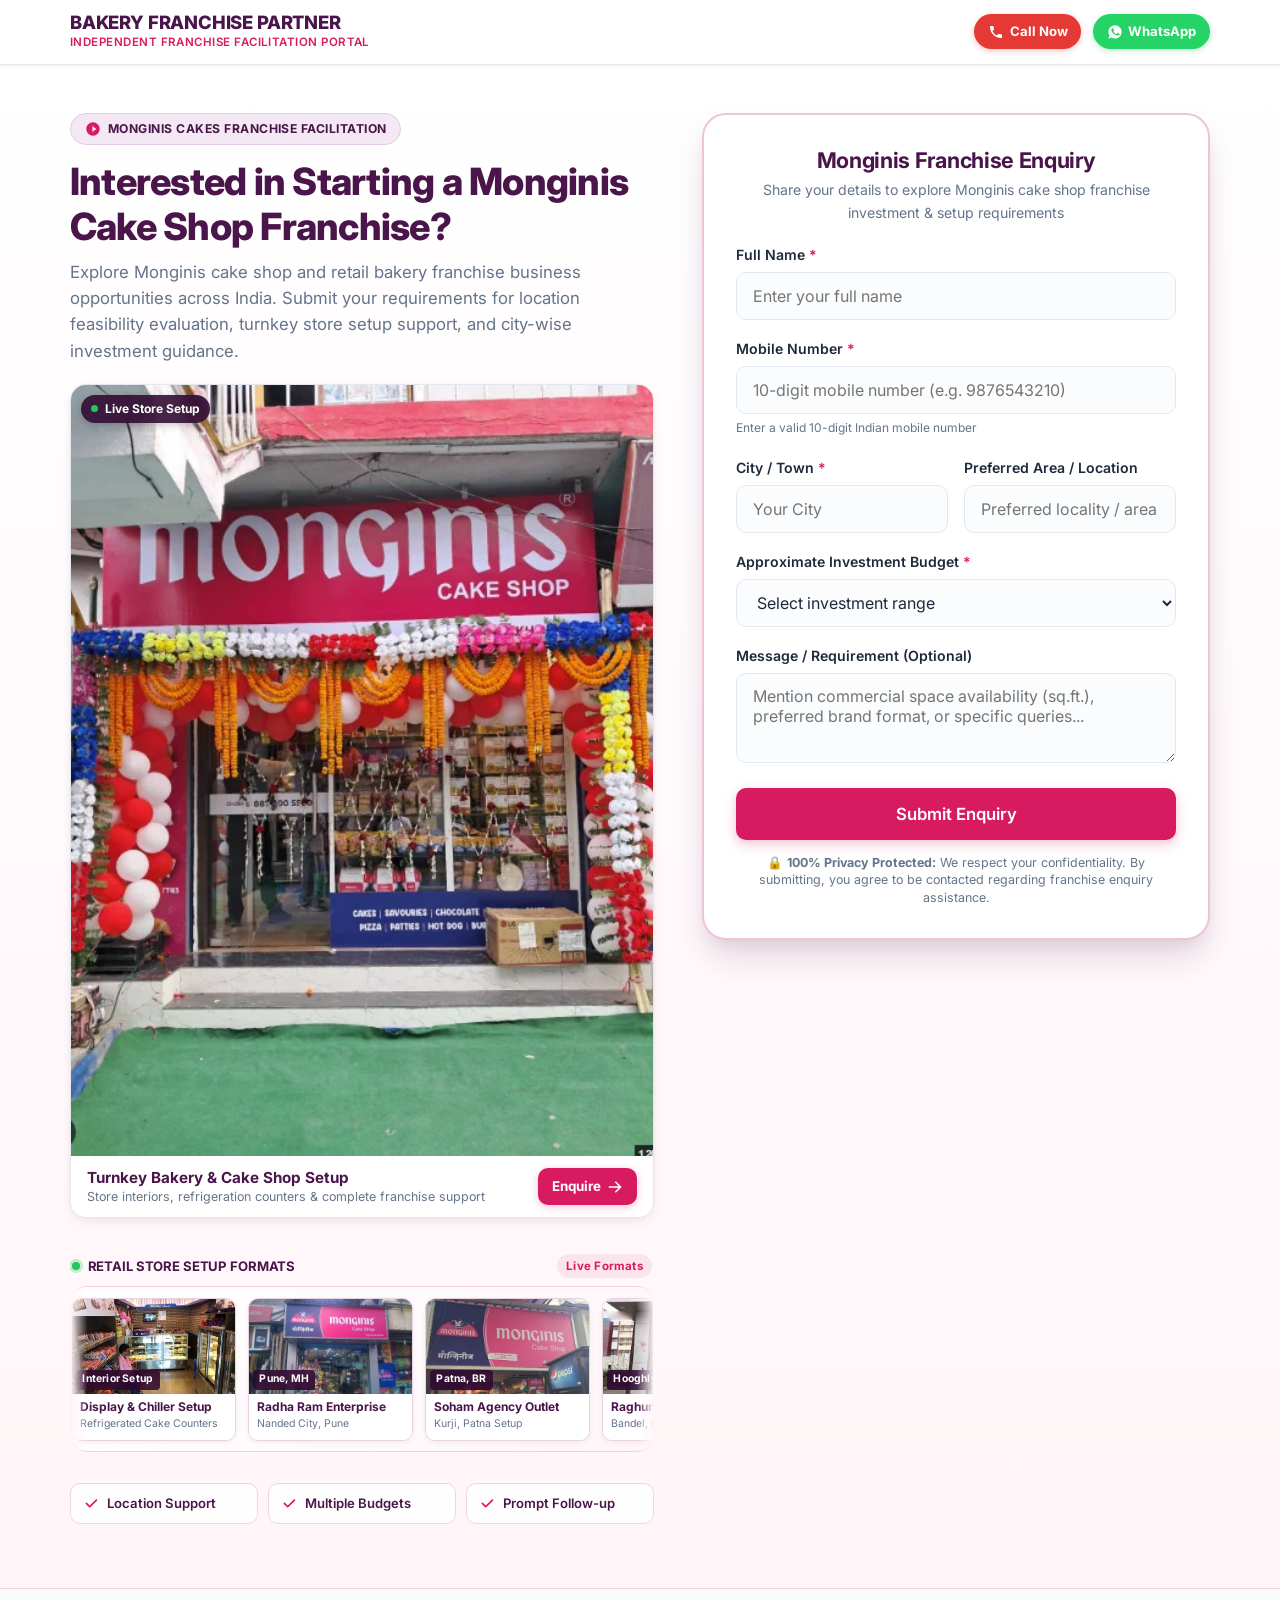
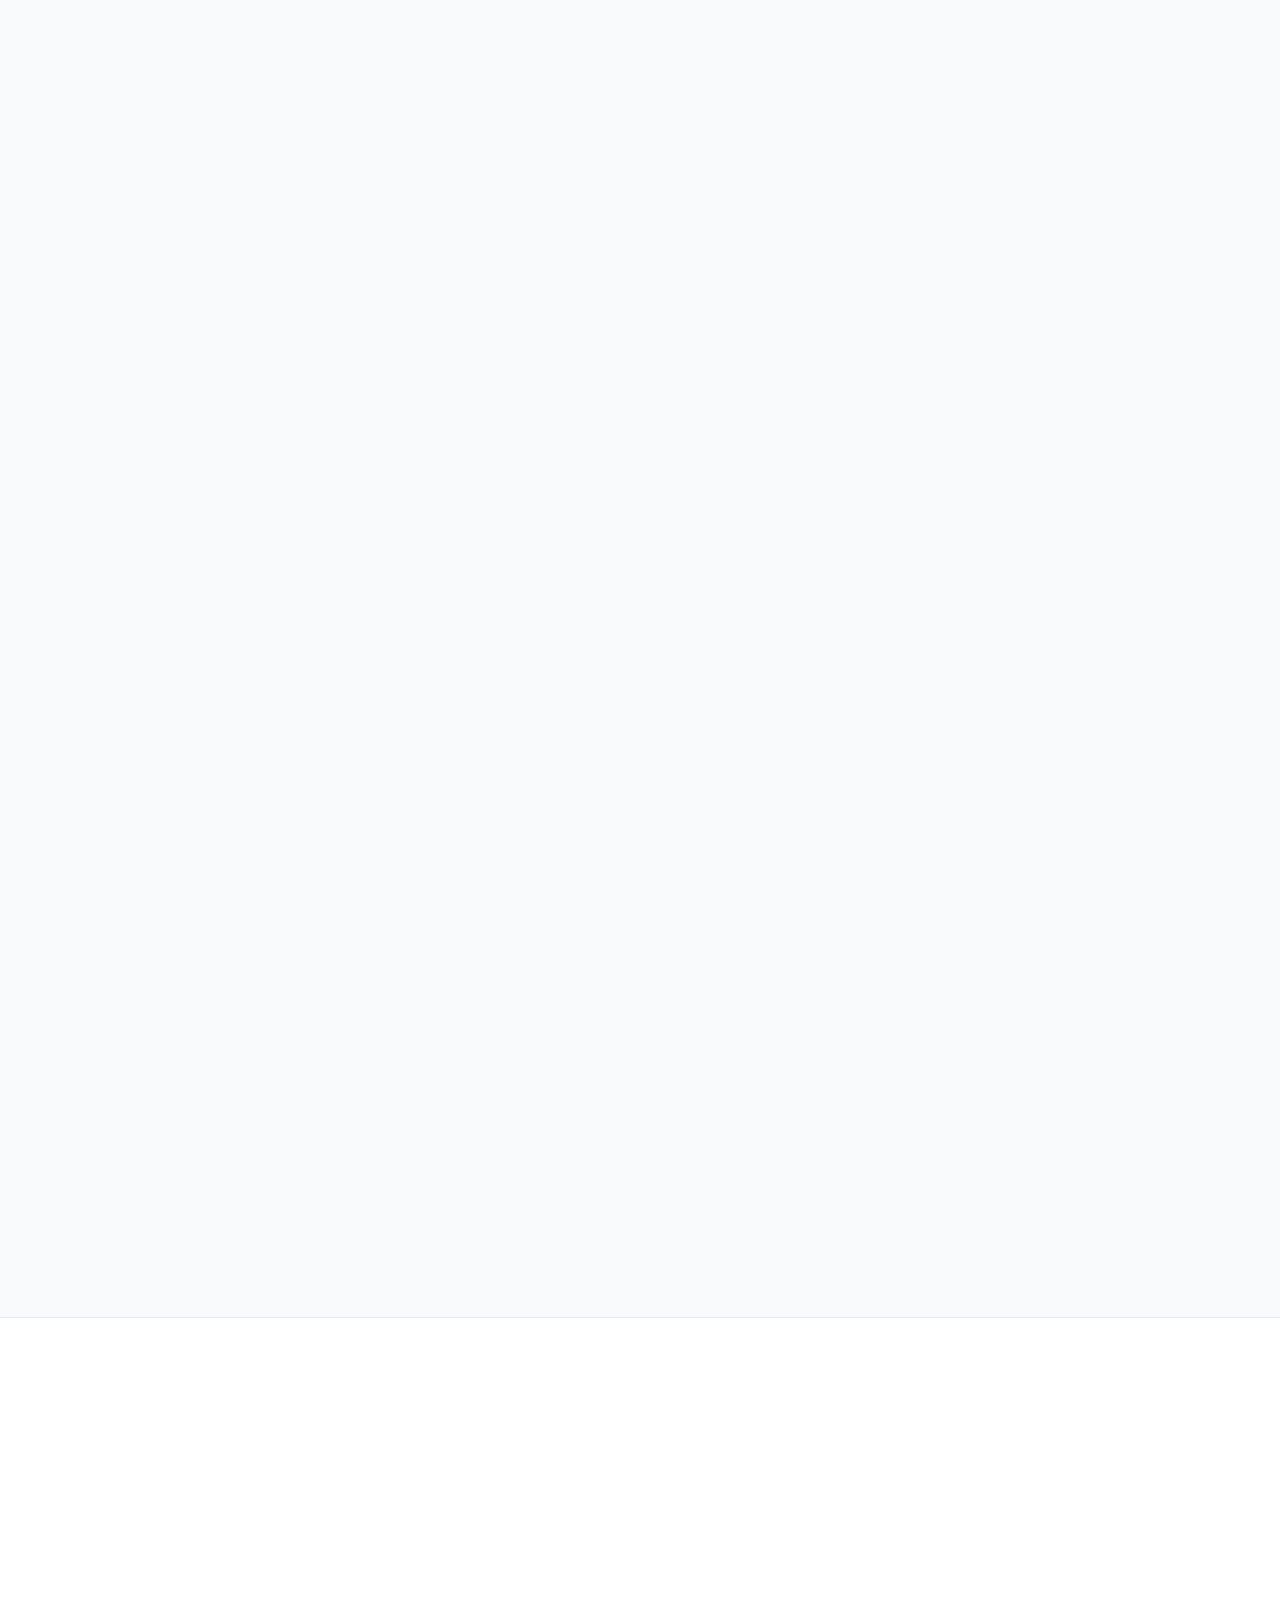
==== commit f3c1fbdb: "feat: add 4 Google Ads sitelink landing pages with WhatsApp redirect" ====
--- a/index.html
+++ b/index.html
@@ -945,17 +945,14 @@
         </div>
 
         <div>
-          <h4 class="footer-heading">Quick Navigation</h4>
+          <h4 class="footer-heading">Franchise Guides</h4>
           <ul class="footer-links">
-            <li><a href="#hero">Home</a></li>
-            <li><a href="#enquiry-form">Enquiry Form</a></li>
-            <li><a href="#brand-search-intent">Brand Assistance</a></li>
-            <li><a href="#why-enquire">Why Enquire</a></li>
-            <li><a href="#franchise-info">Franchise Overview</a></li>
-            <li><a href="#other-brands">Other Bakery Brands</a></li>
-            <li><a href="#about-us">About Us</a></li>
-            <li><a href="#faq">FAQs</a></li>
-            <li><a href="#contact">Contact</a></li>
+            <li><a href="index.html">Home Overview</a></li>
+            <li><a href="investment-cost.html">Investment & Cost</a></li>
+            <li><a href="store-requirements.html">Store Space Requirements</a></li>
+            <li><a href="application-process.html">How to Apply</a></li>
+            <li><a href="franchise-support.html">Turnkey Setup & Support</a></li>
+            <li><a href="#faq">FAQs & Guidance</a></li>
           </ul>
         </div>
 
--- a/style.css
+++ b/style.css
@@ -1909,3 +1909,91 @@
   color: #FFFFFF;
   border-color: var(--color-secondary);
 }
+
+
+/* --- Subpage / Sitelink Page Hero & Content Layout --- */
+.subpage-hero {
+  background: linear-gradient(180deg, #FFFFFF 0%, var(--color-bg-warm) 100%);
+  padding: 3rem 0 2.5rem 0;
+  border-bottom: 1px solid #F5D2E1;
+  text-align: center;
+}
+
+.subpage-hero .badge-tag {
+  margin-bottom: 1rem;
+}
+
+.subpage-hero h1 {
+  font-size: 2.25rem;
+  font-weight: 800;
+  color: var(--color-secondary);
+  line-height: 1.25;
+  margin-bottom: 1rem;
+  max-width: 820px;
+  margin-left: auto;
+  margin-right: auto;
+}
+
+@media (max-width: 768px) {
+  .subpage-hero h1 {
+    font-size: 1.75rem;
+  }
+}
+
+.subpage-hero p {
+  font-size: 1.05rem;
+  color: var(--color-text-muted);
+  max-width: 720px;
+  margin: 0 auto 1.5rem auto;
+  line-height: 1.6;
+}
+
+.subpage-grid {
+  display: grid;
+  grid-template-columns: 1fr;
+  gap: 2.5rem;
+  padding: 3rem 0;
+}
+
+@media (min-width: 992px) {
+  .subpage-grid {
+    grid-template-columns: 1.4fr 1fr;
+    align-items: flex-start;
+  }
+}
+
+.cost-table-card {
+  background: var(--color-bg-surface);
+  border: 1px solid var(--color-border);
+  border-radius: var(--radius-lg);
+  overflow: hidden;
+  box-shadow: var(--shadow-sm);
+  margin-bottom: 2rem;
+}
+
+.cost-table {
+  width: 100%;
+  border-collapse: collapse;
+}
+
+.cost-table th, .cost-table td {
+  padding: 1rem 1.25rem;
+  text-align: left;
+  border-bottom: 1px solid var(--color-border);
+  font-size: 0.95rem;
+}
+
+.cost-table th {
+  background: var(--color-bg-subtle);
+  font-weight: 700;
+  color: var(--color-secondary);
+}
+
+.cost-table tr:last-child td {
+  border-bottom: none;
+}
+
+.cost-highlight {
+  font-weight: 700;
+  color: var(--color-primary);
+}
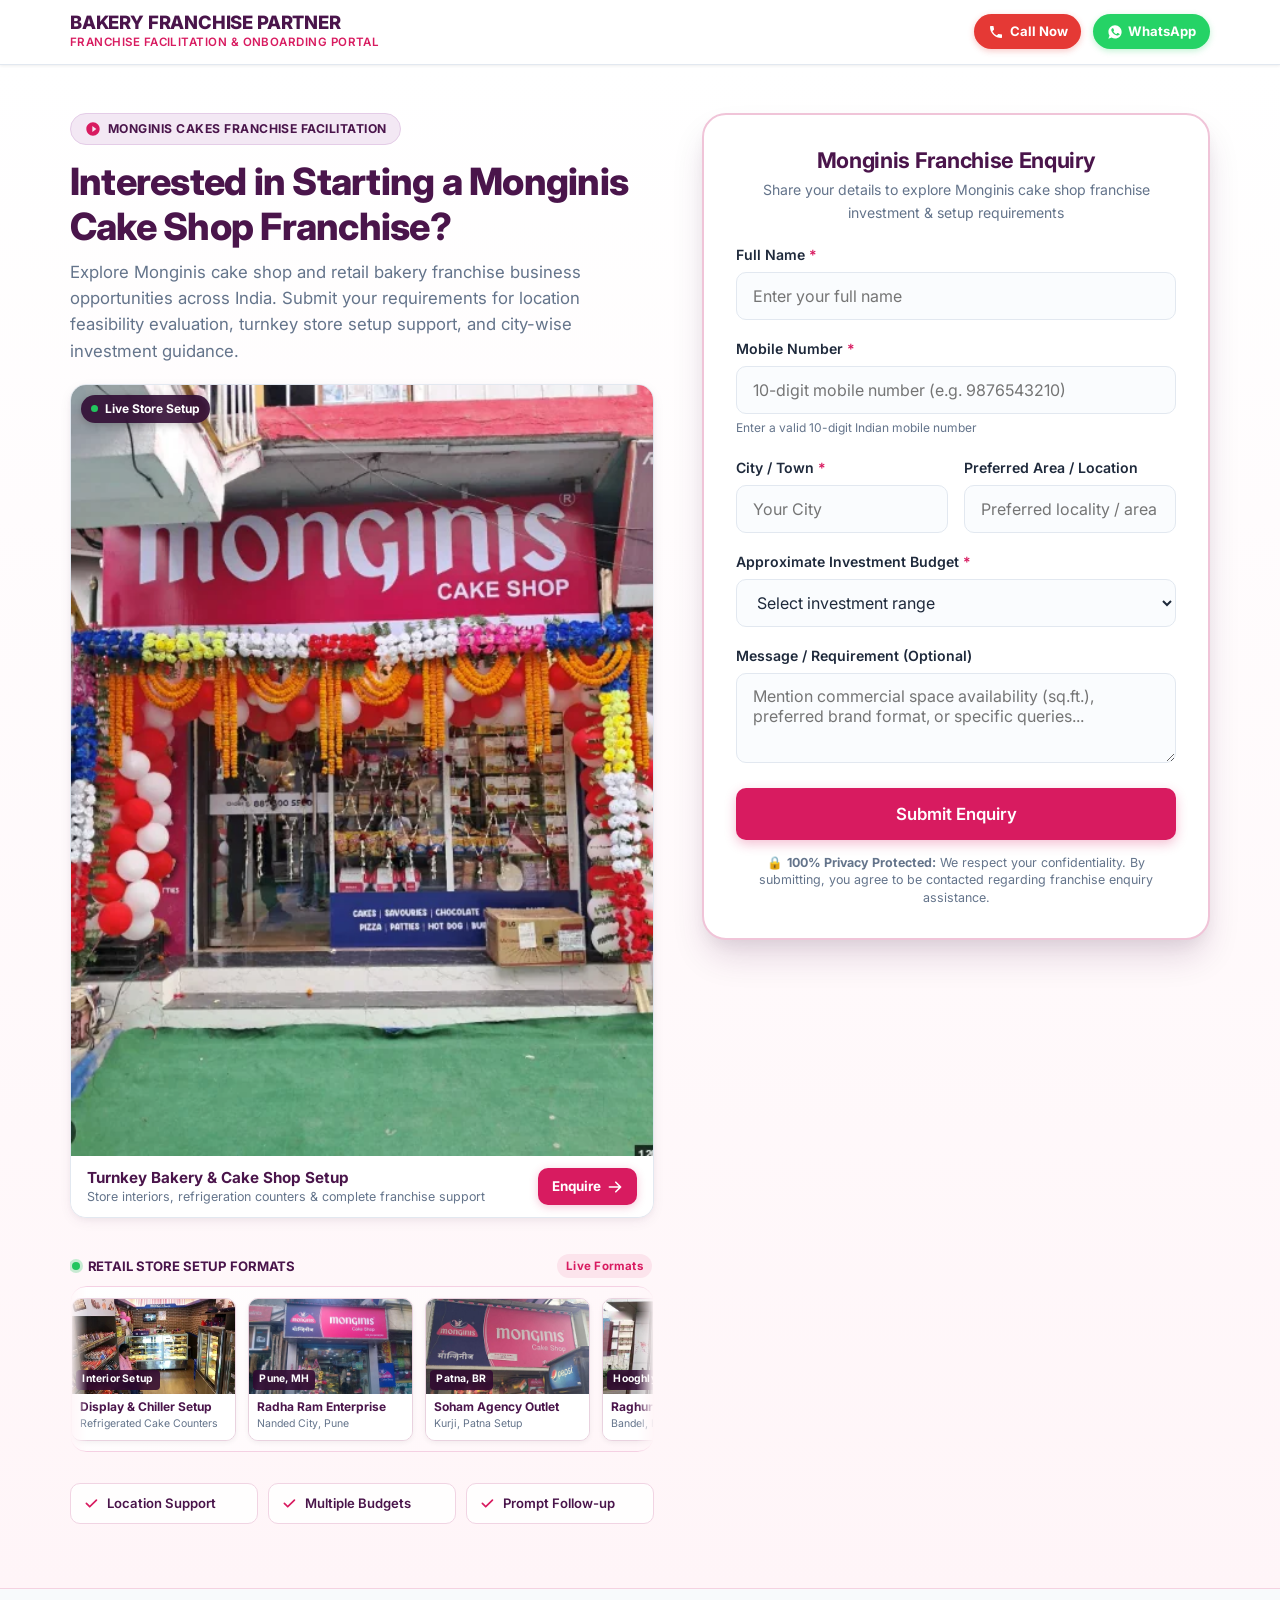
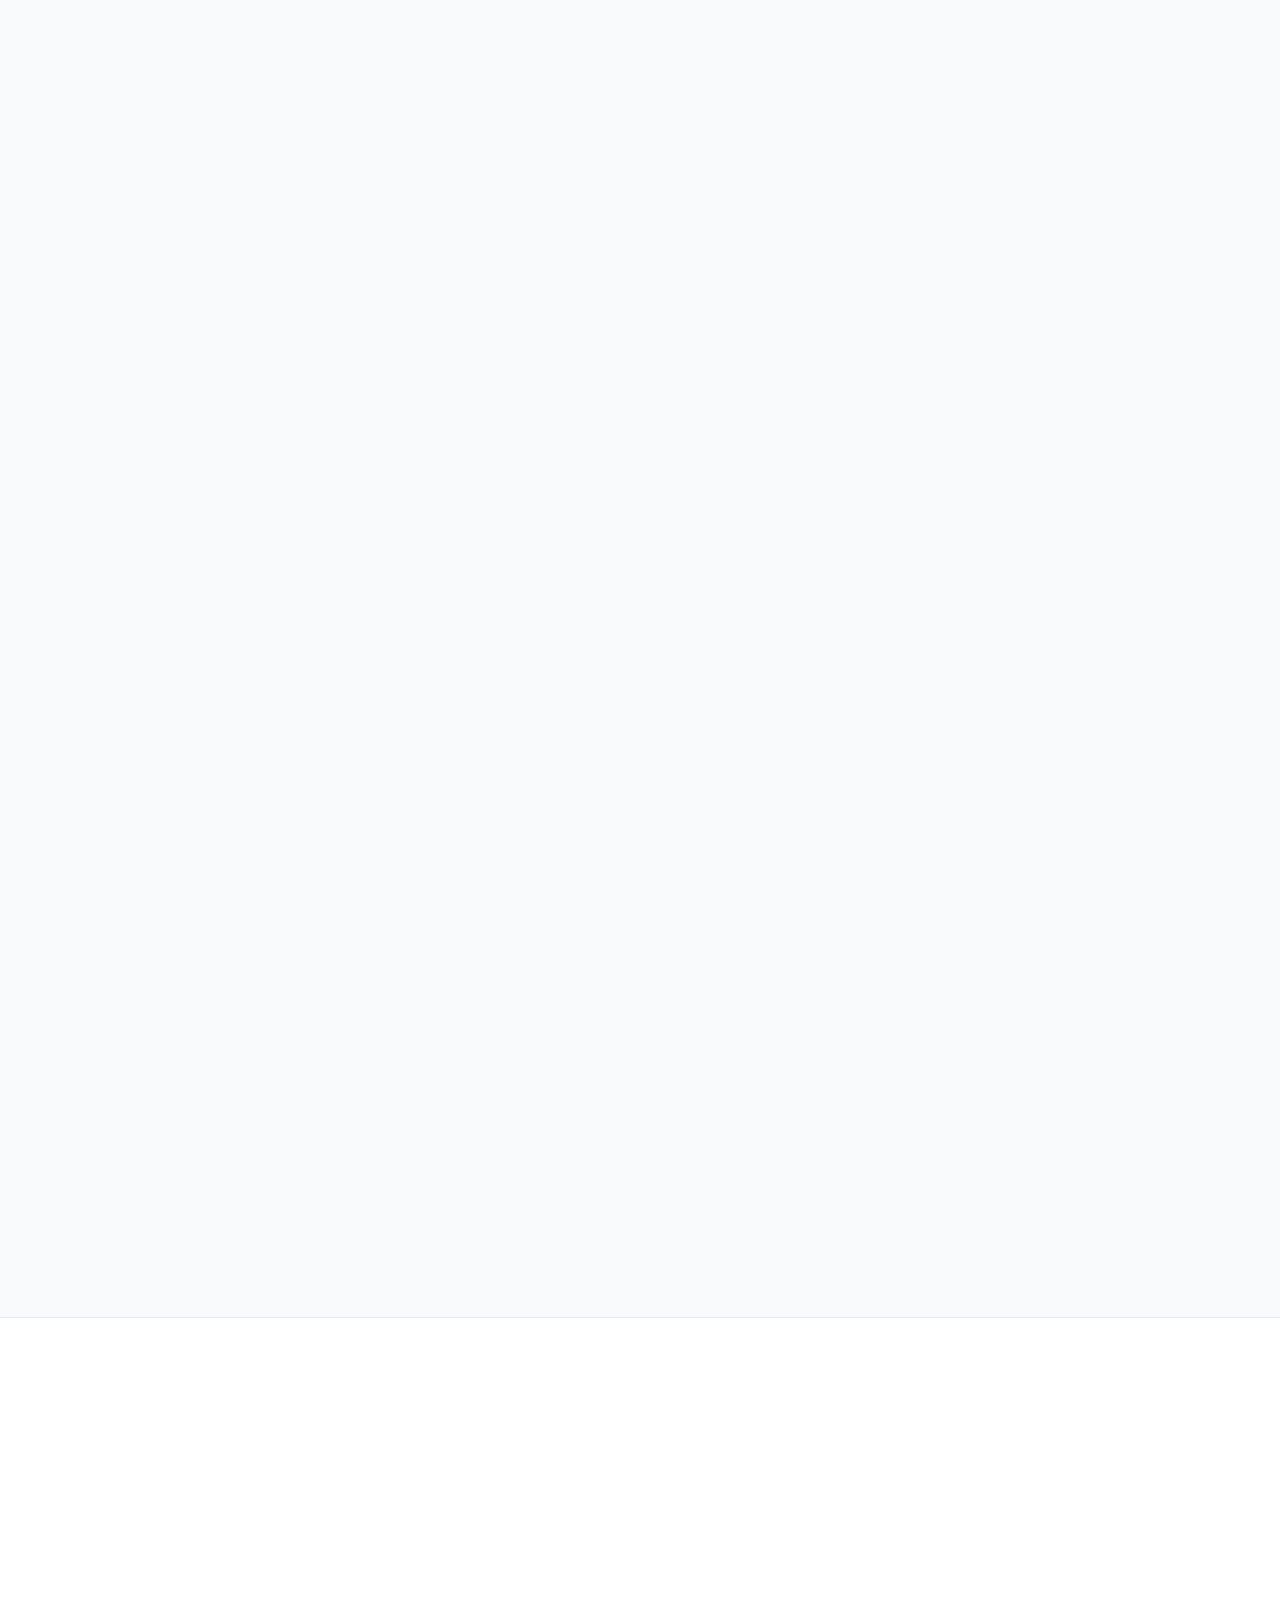
==== commit 79ec6c47: "fix(branding): change header tagline to Franchise Facilitation & Onboarding Portal for higher user t" ====
--- a/index.html
+++ b/index.html
@@ -95,7 +95,7 @@
         <a href="index.html" class="brand-wrap" aria-label="Bakery Franchise Partner Home">
           <div class="brand-text">
             <span class="brand-name">BAKERY FRANCHISE PARTNER</span>
-            <span class="brand-tagline">Independent Franchise Facilitation Portal</span>
+            <span class="brand-tagline">Franchise Facilitation & Onboarding Portal</span>
           </div>
         </a>
 
@@ -938,7 +938,7 @@
       <div class="footer-grid">
         <div class="footer-brand">
           <div class="brand-name" style="font-size: 1.25rem; font-weight: 800;">BAKERY FRANCHISE PARTNER</div>
-          <div class="brand-tagline">Independent franchise enquiry & consulting portal.</div>
+          <div class="brand-tagline">Franchise Facilitation & Consulting Portal</div>
           <p>
             Facilitating structured franchise enquiries for Monginis cake shops and reputed retail bakery opportunities across Indian markets.
           </p>
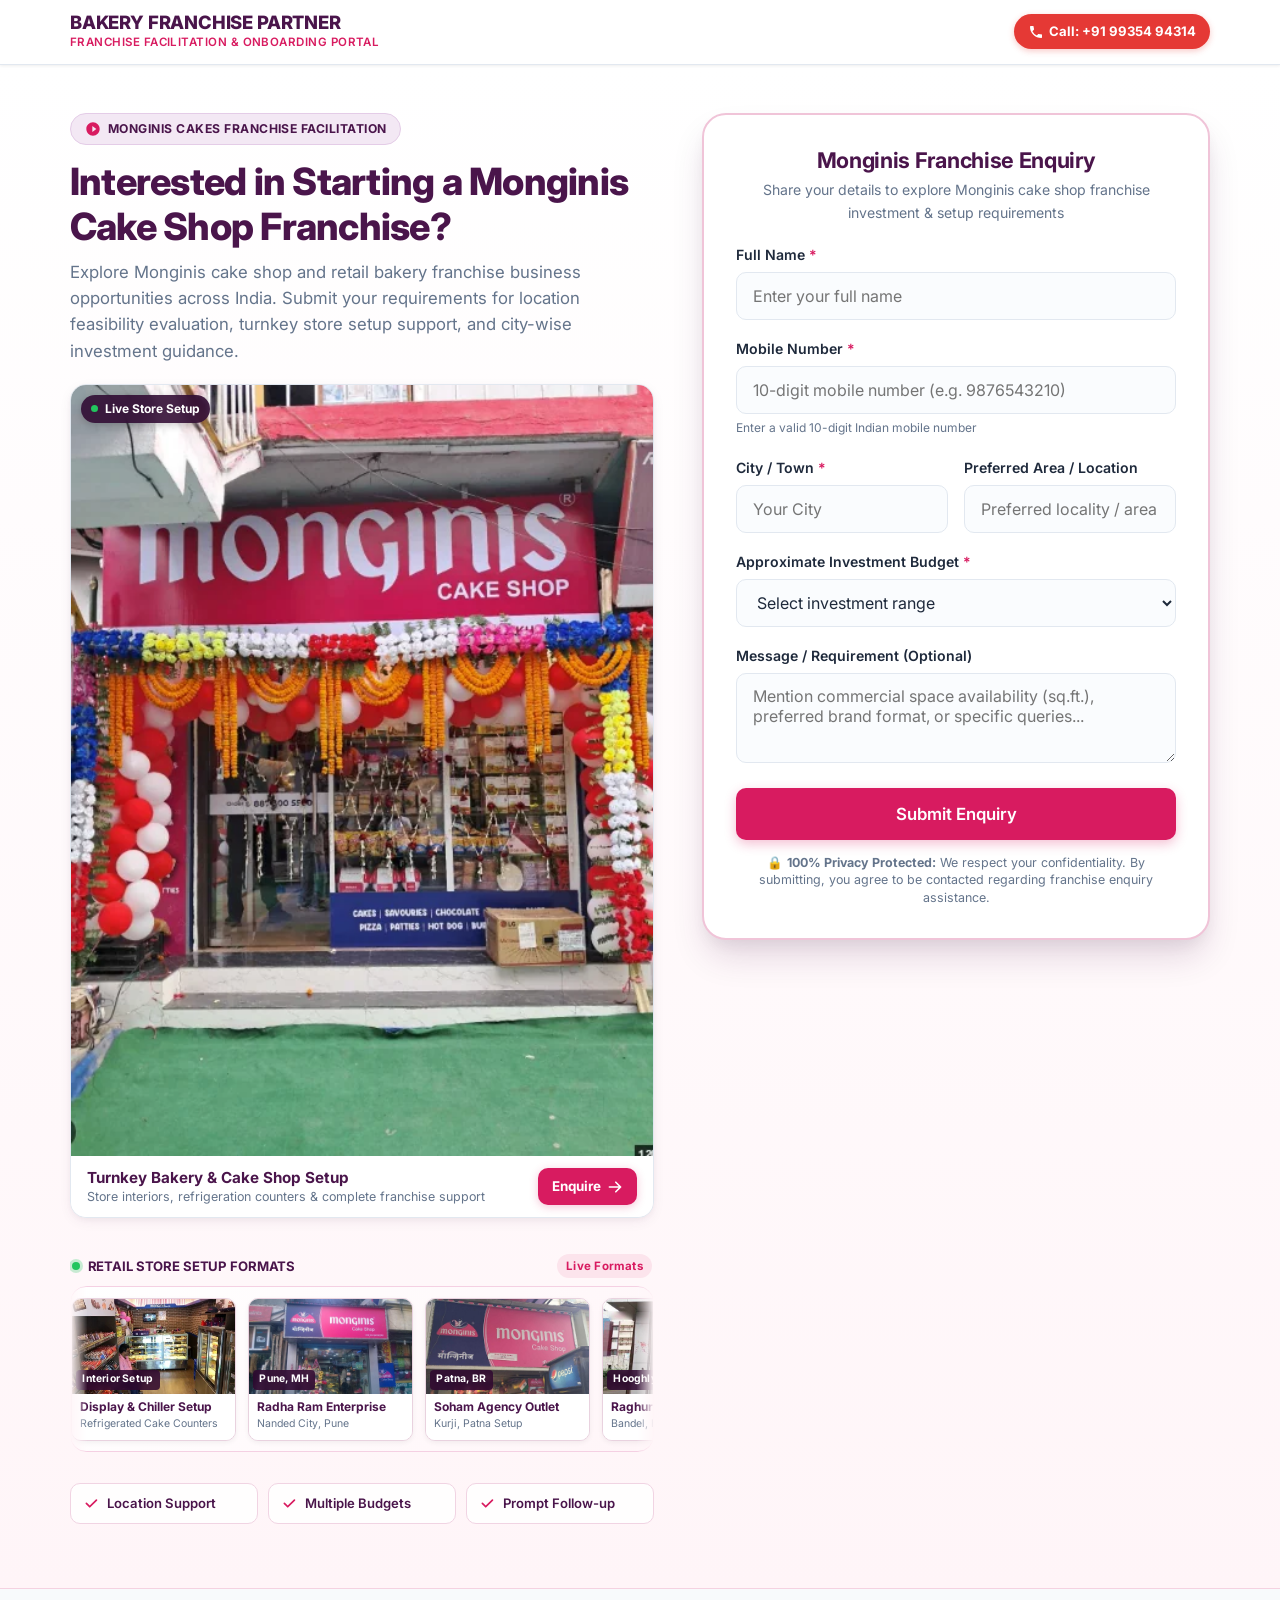
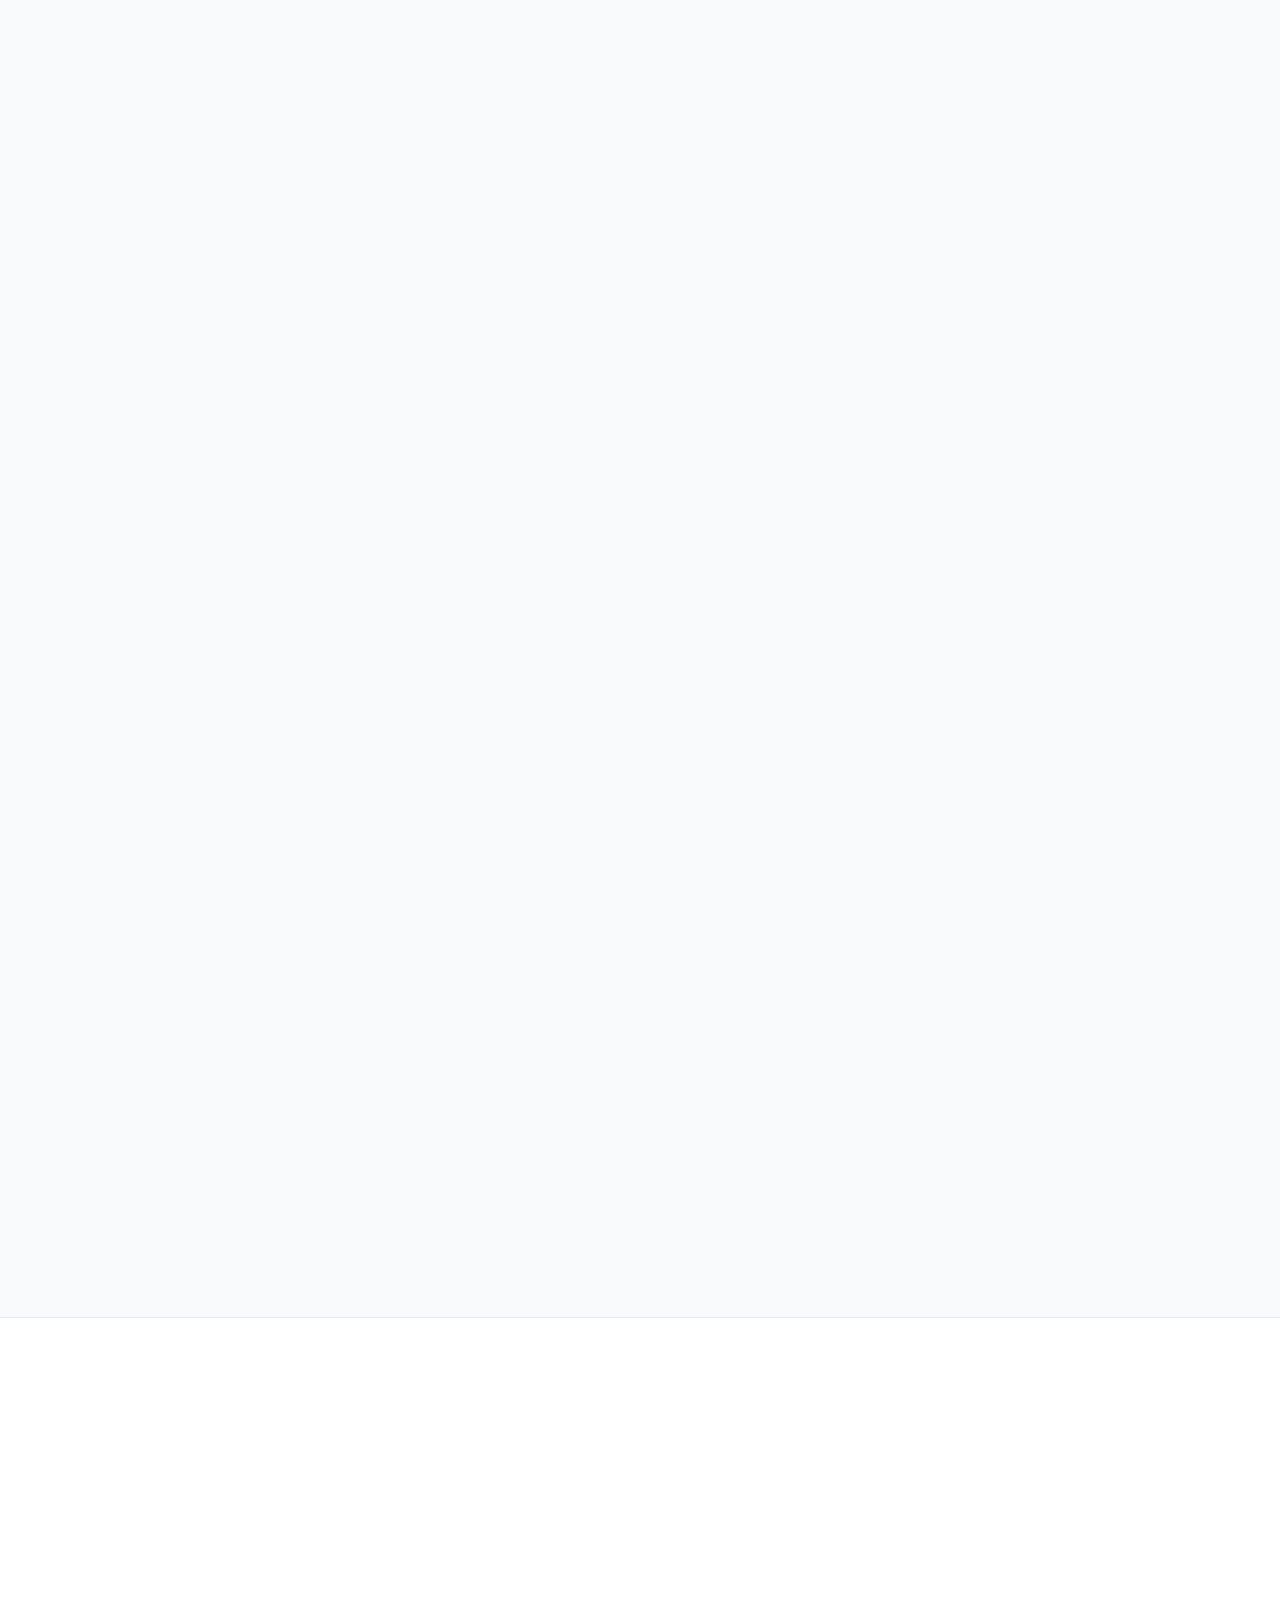
==== commit e9c46183: "feat: switch to direct call 9935494314, remove WhatsApp, dispatch leads to leadmonginis@gmail.com" ====
--- a/index.html
+++ b/index.html
@@ -65,7 +65,7 @@
     "image": "https://bakeryfranchisepartner.in/images/cake-shoop.png",
     "@id": "https://bakeryfranchisepartner.in/monginis-cakes/",
     "url": "https://bakeryfranchisepartner.in/monginis-cakes/",
-    "telephone": "+919519554714",
+    "telephone": "+919935494314",
     "priceRange": "₹₹₹",
     "address": {
       "@type": "PostalAddress",
@@ -100,19 +100,14 @@
         </a>
 
         <div class="header-actions">
-          <a href="tel:+919519554714" class="btn-call-compact js-call-btn" data-source="header-call" aria-label="Call for enquiry">
+          <a href="tel:+919935494314" class="btn-call-compact js-call-btn" data-source="header-call" aria-label="Call for enquiry">
             <svg viewBox="0 0 24 24" fill="currentColor" aria-hidden="true">
               <path d="M6.62 10.79a15.053 15.053 0 006.59 6.59l2.2-2.2a1 1 0 011.02-.24c1.12.37 2.33.57 3.57.57.55 0 1 .45 1 1V20a1 1 0 01-1 1A17 17 0 013 4a1 1 0 011-1h3.5a1 1 0 011 1c0 1.25.2 2.45.57 3.57.11.35.03.74-.25 1.02l-2.2 2.2z"/>
             </svg>
-            <span>Call Now</span>
+            <span>Call: +91 99354 94314</span>
           </a>
 
-          <a href="https://wa.me/919519554714" class="btn-wa-compact js-whatsapp-btn" data-source="header-whatsapp" aria-label="WhatsApp enquiry">
-            <svg viewBox="0 0 24 24" fill="currentColor" aria-hidden="true">
-              <path d="M12.04 2C6.58 2 2.13 6.45 2.13 11.91c0 1.97.58 3.84 1.63 5.44L2.04 22l4.81-1.68c1.53.92 3.32 1.48 5.19 1.48 5.46 0 9.91-4.45 9.91-9.91 0-5.46-4.45-9.89-9.91-9.89zm5.78 14.07c-.24.67-1.19 1.25-1.68 1.33-.49.08-1.09.11-3.52-.89-2.94-1.21-4.83-4.22-4.97-4.41-.14-.2-1.18-1.57-1.18-2.99s.75-2.12 1.01-2.41c.27-.29.59-.36.78-.36.2 0 .4 0 .58.01.19.01.44-.07.69.53.25.6.86 2.1.94 2.25.07.16.12.35.02.55-.1.2-.15.33-.3.51-.15.18-.32.4-.45.54-.15.15-.31.32-.13.63.17.31.78 1.28 1.67 2.07 1.15 1.02 2.11 1.34 2.42 1.49.3.15.48.13.66-.08.18-.21.78-.91.99-1.22.21-.31.42-.26.71-.15.29.11 1.83.86 2.15 1.02.32.16.53.24.61.37.08.14.08.79-.16 1.46z"/>
-            </svg>
-            <span>WhatsApp</span>
-          </a>
+          
         </div>
       </div>
     </div>
@@ -789,7 +784,7 @@
           </button>
           <div class="faq-answer">
             <p>
-              You can submit your details using the online enquiry form on this page or contact us directly via the available Call and WhatsApp buttons. Our team will review your location and investment preference.
+              You can submit your details using the online enquiry form on this page or contact us directly via the available Call button. Our team will review your location and investment preference.
             </p>
           </div>
         </div>
@@ -845,7 +840,7 @@
           </button>
           <div class="faq-answer">
             <p>
-              The phone number and email address provided in your form submission will be used by our team to connect with you via phone call, WhatsApp, or email to discuss your requirements.
+              The phone number and email address provided in your form submission will be used by our team to connect with you via phone call or email to discuss your requirements.
             </p>
           </div>
         </div>
@@ -874,17 +869,17 @@
             </div>
             <div>
               <div class="contact-label">Phone Support</div>
-              <div class="contact-value"><a href="tel:+919519554714" class="js-call-btn js-phone-display">+91 95195 54714</a></div>
+              <div class="contact-value"><a href="tel:+919935494314" class="js-call-btn js-phone-display">+91 99354 94314</a></div>
             </div>
           </div>
 
           <div class="contact-item">
-            <div class="contact-icon" style="background: #E8F8EE; color: var(--color-accent-whatsapp-dark);">
-              <svg viewBox="0 0 24 24" fill="currentColor"><path d="M12.04 2C6.58 2 2.13 6.45 2.13 11.91c0 1.97.58 3.84 1.63 5.44L2.04 22l4.81-1.68c1.53.92 3.32 1.48 5.19 1.48 5.46 0 9.91-4.45 9.91-9.91 0-5.46-4.45-9.89-9.91-9.89zm5.78 14.07c-.24.67-1.19 1.25-1.68 1.33-.49.08-1.09.11-3.52-.89-2.94-1.21-4.83-4.22-4.97-4.41-.14-.2-1.18-1.57-1.18-2.99s.75-2.12 1.01-2.41c.27-.29.59-.36.78-.36.2 0 .4 0 .58.01.19.01.44-.07.69.53.25.6.86 2.1.94 2.25.07.16.12.35.02.55-.1.2-.15.33-.3.51-.15.18-.32.4-.45.54-.15.15-.31.32-.13.63.17.31.78 1.28 1.67 2.07 1.15 1.02 2.11 1.34 2.42 1.49.3.15.48.13.66-.08.18-.21.78-.91.99-1.22.21-.31.42-.26.71-.15.29.11 1.83.86 2.15 1.02.32.16.53.24.61.37.08.14.08.79-.16 1.46z"/></svg>
+            <div class="contact-icon">
+              <svg viewBox="0 0 24 24" fill="none" stroke="currentColor" stroke-width="2"><path d="M12 22s8-4 8-10V5l-8-3-8 3v7c0 6 8 10 8 10z"></path></svg>
             </div>
             <div>
-              <div class="contact-label">WhatsApp Helpline</div>
-              <div class="contact-value"><a href="https://wa.me/919519554714" class="js-whatsapp-btn">+91 95195 54714 (Click to Chat)</a></div>
+              <div class="contact-label">Calling Hours</div>
+              <div class="contact-value">Mon - Sat: 10:00 AM - 7:00 PM</div>
             </div>
           </div>
 
@@ -894,7 +889,7 @@
             </div>
             <div>
               <div class="contact-label">Email Enquiries</div>
-              <div class="contact-value"><a href="mailto:info@bakeryfranchisepartner.in" class="js-email-display">info@bakeryfranchisepartner.in</a></div>
+              <div class="contact-value"><a href="mailto:leadmonginis@gmail.com" class="js-email-display">leadmonginis@gmail.com</a></div>
             </div>
           </div>
         </div>
@@ -991,19 +986,14 @@
        STICKY MOBILE CONTACT BAR (50/50 SPLIT: RED CALL NOW & GREEN WHATSAPP)
        ====================================================================== -->
   <div class="mobile-sticky-bar" aria-label="Mobile Quick Contact Bar">
-    <a href="tel:+919519554714" class="sticky-btn btn-sticky-call js-call-btn" data-source="mobile-sticky-call">
+    <a href="tel:+919935494314" class="sticky-btn btn-sticky-call js-call-btn" data-source="mobile-sticky-call">
       <svg viewBox="0 0 24 24" fill="currentColor">
         <path d="M6.62 10.79a15.053 15.053 0 006.59 6.59l2.2-2.2a1 1 0 011.02-.24c1.12.37 2.33.57 3.57.57.55 0 1 .45 1 1V20a1 1 0 01-1 1A17 17 0 013 4a1 1 0 011-1h3.5a1 1 0 011 1c0 1.25.2 2.45.57 3.57.11.35.03.74-.25 1.02l-2.2 2.2z"/>
       </svg>
-      <span>Call Now</span>
+      <span>Call Now: +91 99354 94314</span>
     </a>
 
-    <a href="https://wa.me/919519554714" class="sticky-btn btn-sticky-whatsapp js-whatsapp-btn" data-source="mobile-sticky-whatsapp">
-      <svg viewBox="0 0 24 24" fill="currentColor">
-        <path d="M12.04 2C6.58 2 2.13 6.45 2.13 11.91c0 1.97.58 3.84 1.63 5.44L2.04 22l4.81-1.68c1.53.92 3.32 1.48 5.19 1.48 5.46 0 9.91-4.45 9.91-9.91 0-5.46-4.45-9.89-9.91-9.89zm5.78 14.07c-.24.67-1.19 1.25-1.68 1.33-.49.08-1.09.11-3.52-.89-2.94-1.21-4.83-4.22-4.97-4.41-.14-.2-1.18-1.57-1.18-2.99s.75-2.12 1.01-2.41c.27-.29.59-.36.78-.36.2 0 .4 0 .58.01.19.01.44-.07.69.53.25.6.86 2.1.94 2.25.07.16.12.35.02.55-.1.2-.15.33-.3.51-.15.18-.32.4-.45.54-.15.15-.31.32-.13.63.17.31.78 1.28 1.67 2.07 1.15 1.02 2.11 1.34 2.42 1.49.3.15.48.13.66-.08.18-.21.78-.91.99-1.22.21-.31.42-.26.71-.15.29.11 1.83.86 2.15 1.02.32.16.53.24.61.37.08.14.08.79-.16 1.46z"/>
-      </svg>
-      <span>WhatsApp</span>
-    </a>
+    
   </div>
 
   <!-- JavaScript -->
--- a/style.css
+++ b/style.css
@@ -1716,7 +1716,8 @@
 }
 
 .mobile-sticky-bar .sticky-btn {
-  flex: 1 1 50% !important;
+  flex: 1 1 100% !important;
+  width: 100% !important;
   display: flex !important;
   align-items: center !important;
   justify-content: center !important;
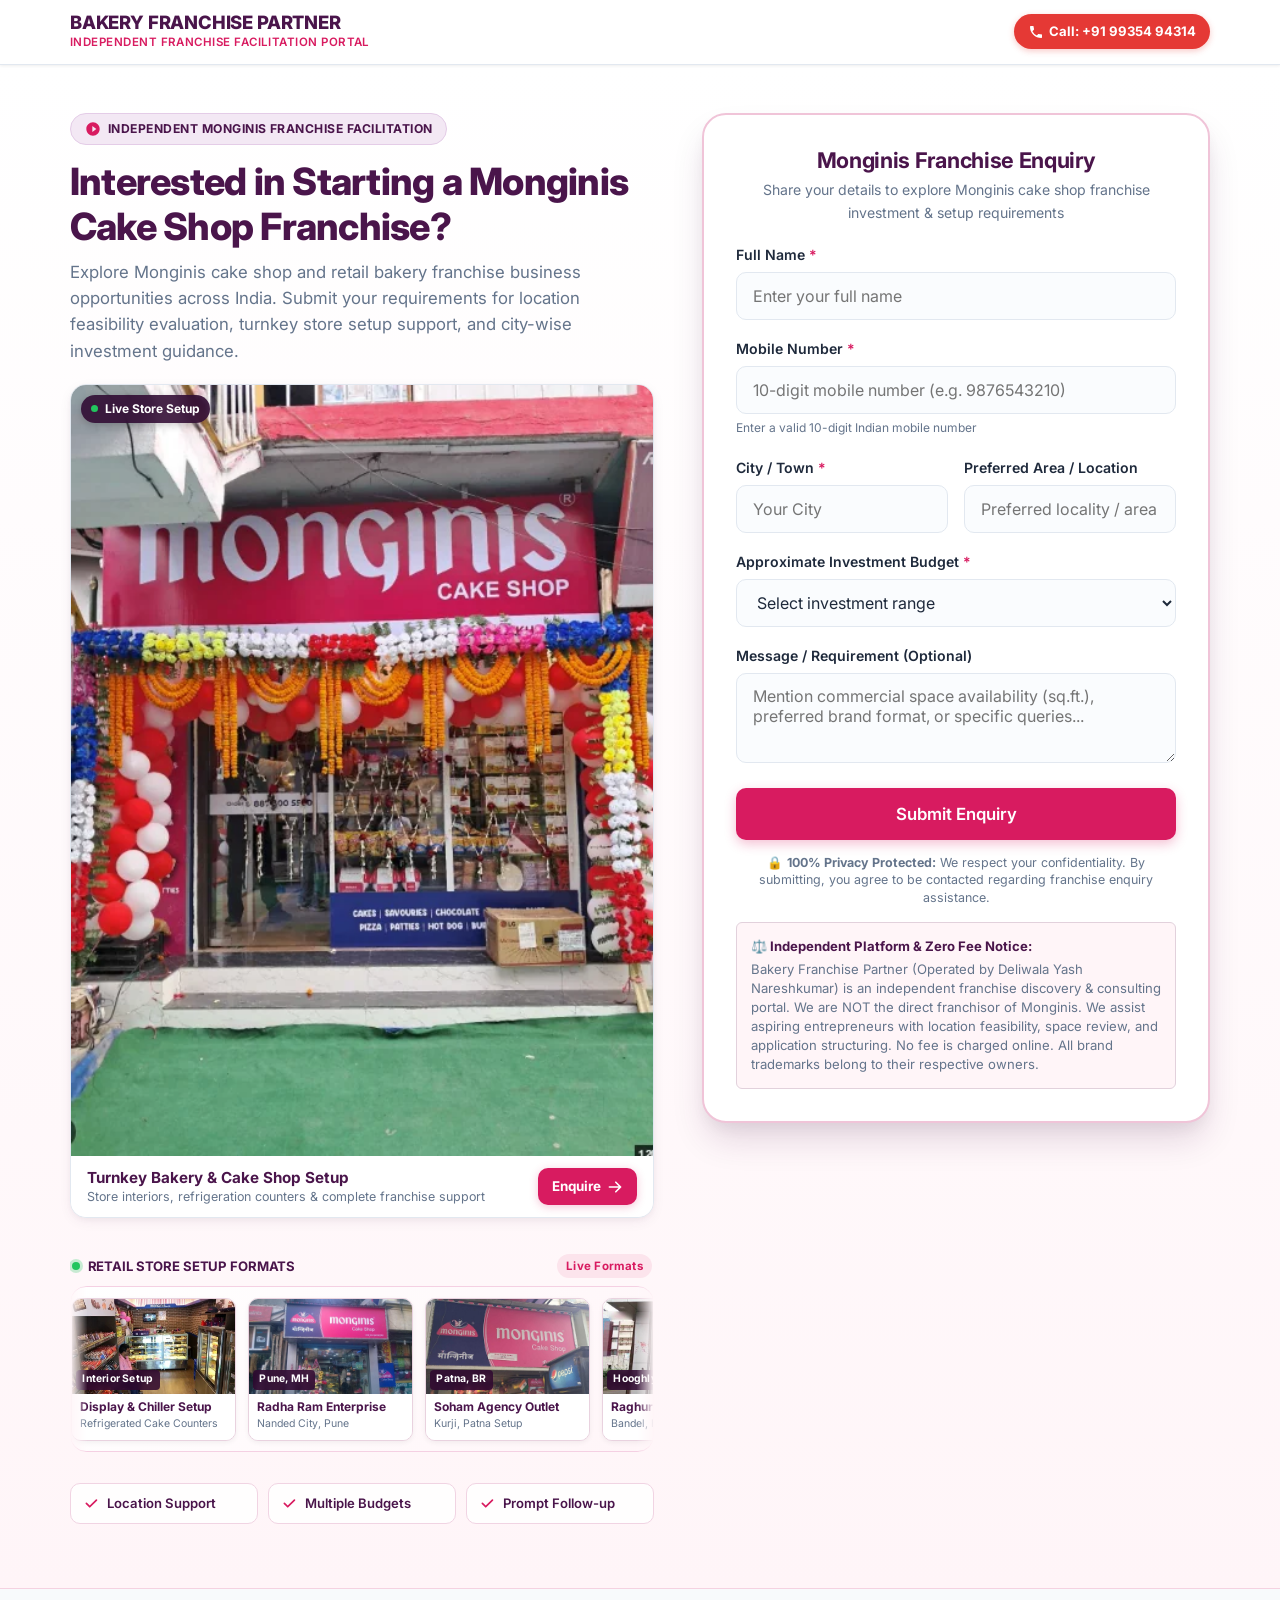
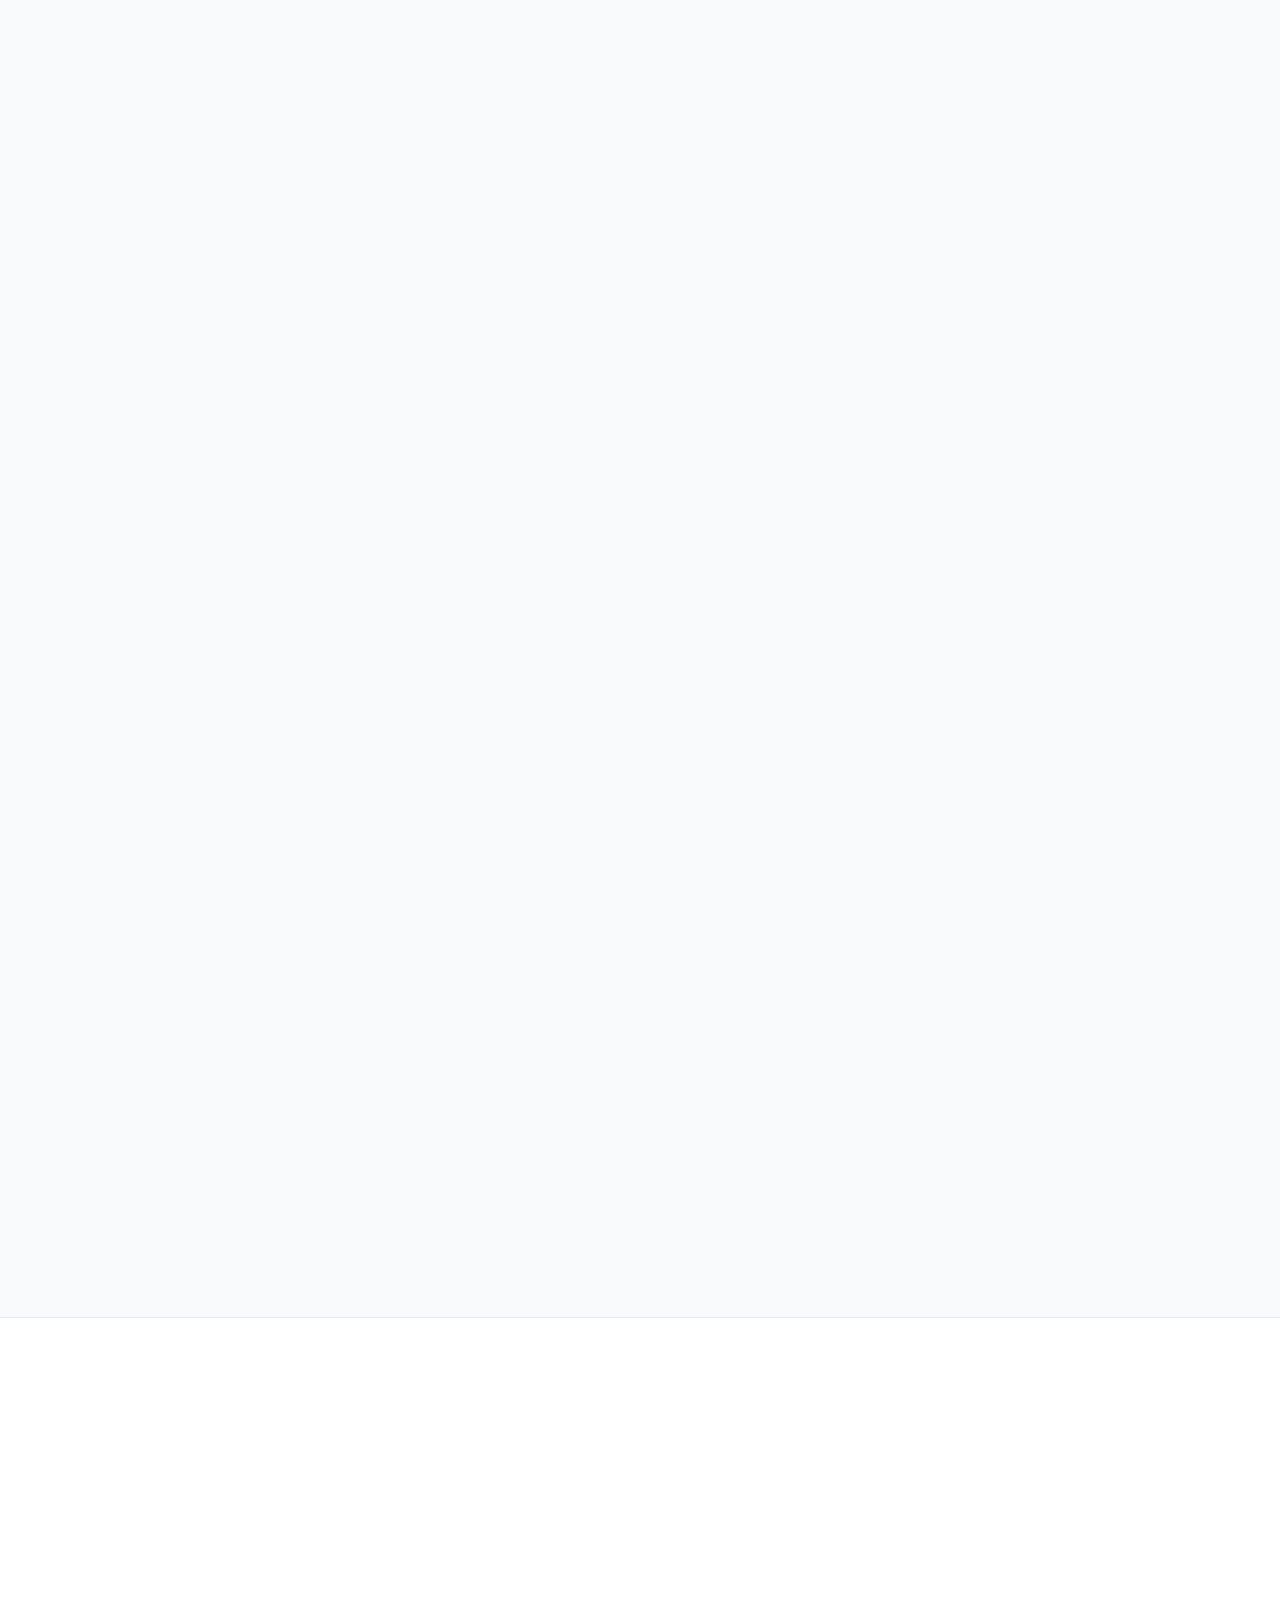
==== commit d1908a51: "fix(compliance): add explicit advertiser legal identity Deliwala Yash Nareshkumar and independent pl" ====
--- a/index.html
+++ b/index.html
@@ -95,7 +95,7 @@
         <a href="index.html" class="brand-wrap" aria-label="Bakery Franchise Partner Home">
           <div class="brand-text">
             <span class="brand-name">BAKERY FRANCHISE PARTNER</span>
-            <span class="brand-tagline">Franchise Facilitation & Onboarding Portal</span>
+            <span class="brand-tagline">Independent Franchise Facilitation Portal</span>
           </div>
         </a>
 
@@ -125,7 +125,7 @@
           <div class="hero-badge-wrap">
             <span class="badge-tag badge-platform">
               <svg class="badge-icon" viewBox="0 0 24 24" width="16" height="16" fill="currentColor" aria-hidden="true"><path d="M12 2C6.48 2 2 6.48 2 12s4.48 10 10 10 10-4.48 10-10S17.52 2 12 2zm-1 14.5v-9l6 4.5-6 4.5z"/></svg>
-              <span class="badge-text">MONGINIS CAKES FRANCHISE FACILITATION</span>
+              <span class="badge-text">INDEPENDENT MONGINIS FRANCHISE FACILITATION</span>
             </span>
           </div>
 
@@ -371,6 +371,10 @@
               <p class="form-privacy-note">
                 🔒 <strong>100% Privacy Protected:</strong> We respect your confidentiality. By submitting, you agree to be contacted regarding franchise enquiry assistance.
               </p>
+              <div class="facilitation-notice-box" style="margin-top: 1rem; padding: 0.85rem; background: var(--color-bg-warm); border: 1px solid #E2D1DC; border-radius: 6px; font-size: 0.82rem; color: var(--color-text-muted); line-height: 1.45; text-align: left;">
+                <strong style="color: var(--color-secondary); display: block; margin-bottom: 0.25rem;">⚖️ Independent Platform & Zero Fee Notice:</strong>
+                Bakery Franchise Partner (Operated by Deliwala Yash Nareshkumar) is an independent franchise discovery & consulting portal. We are NOT the direct franchisor of Monginis. We assist aspiring entrepreneurs with location feasibility, space review, and application structuring. No fee is charged online. All brand trademarks belong to their respective owners.
+              </div>
             </form>
 
           </div>
@@ -933,7 +937,7 @@
       <div class="footer-grid">
         <div class="footer-brand">
           <div class="brand-name" style="font-size: 1.25rem; font-weight: 800;">BAKERY FRANCHISE PARTNER</div>
-          <div class="brand-tagline">Franchise Facilitation & Consulting Portal</div>
+          <div class="brand-tagline">Independent Franchise Facilitation Portal</div>
           <p>
             Facilitating structured franchise enquiries for Monginis cake shops and reputed retail bakery opportunities across Indian markets.
           </p>
@@ -971,7 +975,7 @@
 
       <div class="footer-bottom">
         <div>
-          &copy; <script>document.write(new Date().getFullYear());</script> Bakery Franchise Partner. All rights reserved.
+          &copy; <script>document.write(new Date().getFullYear());</script> Bakery Franchise Partner (Operated by Deliwala Yash Nareshkumar). All rights reserved.
         </div>
         <div class="footer-credits">
           <span>Designed by <a href="https://suremarketing.in" target="_blank" rel="noopener">suremarketing.in</a></span>
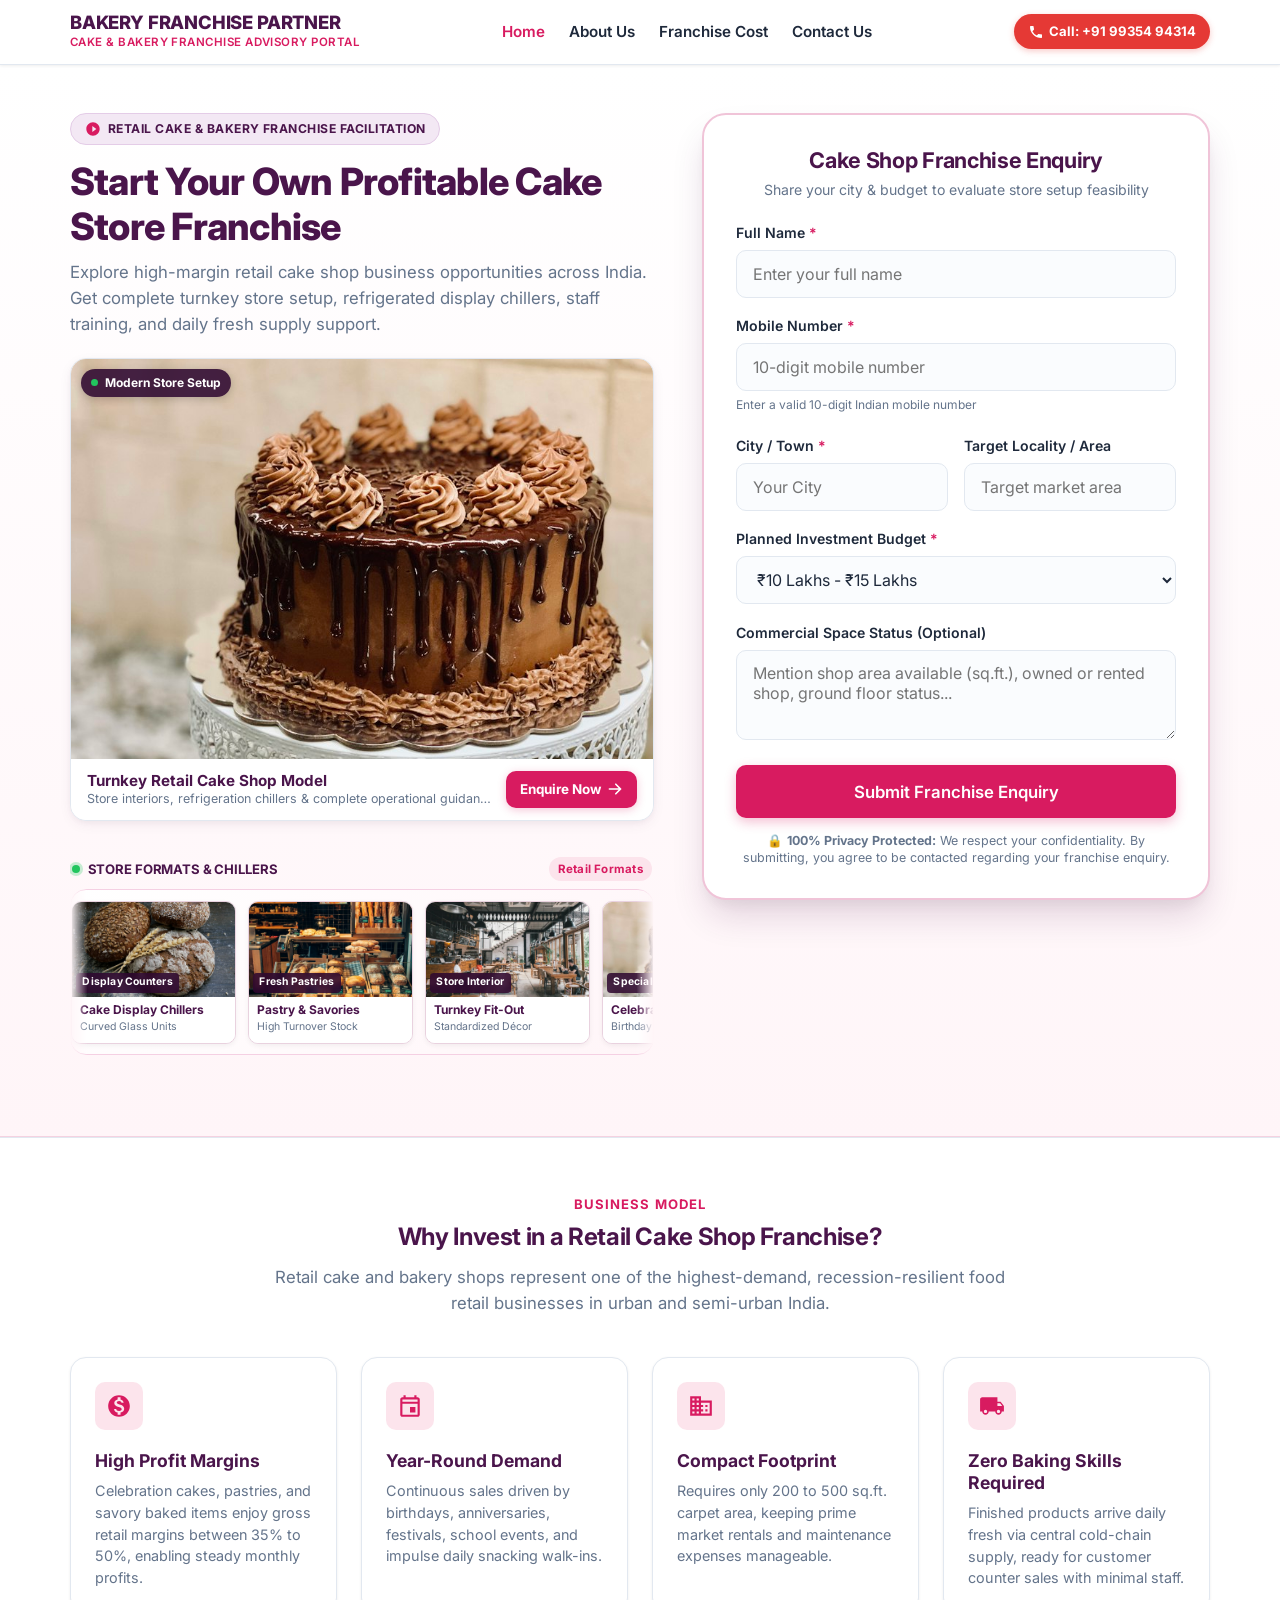
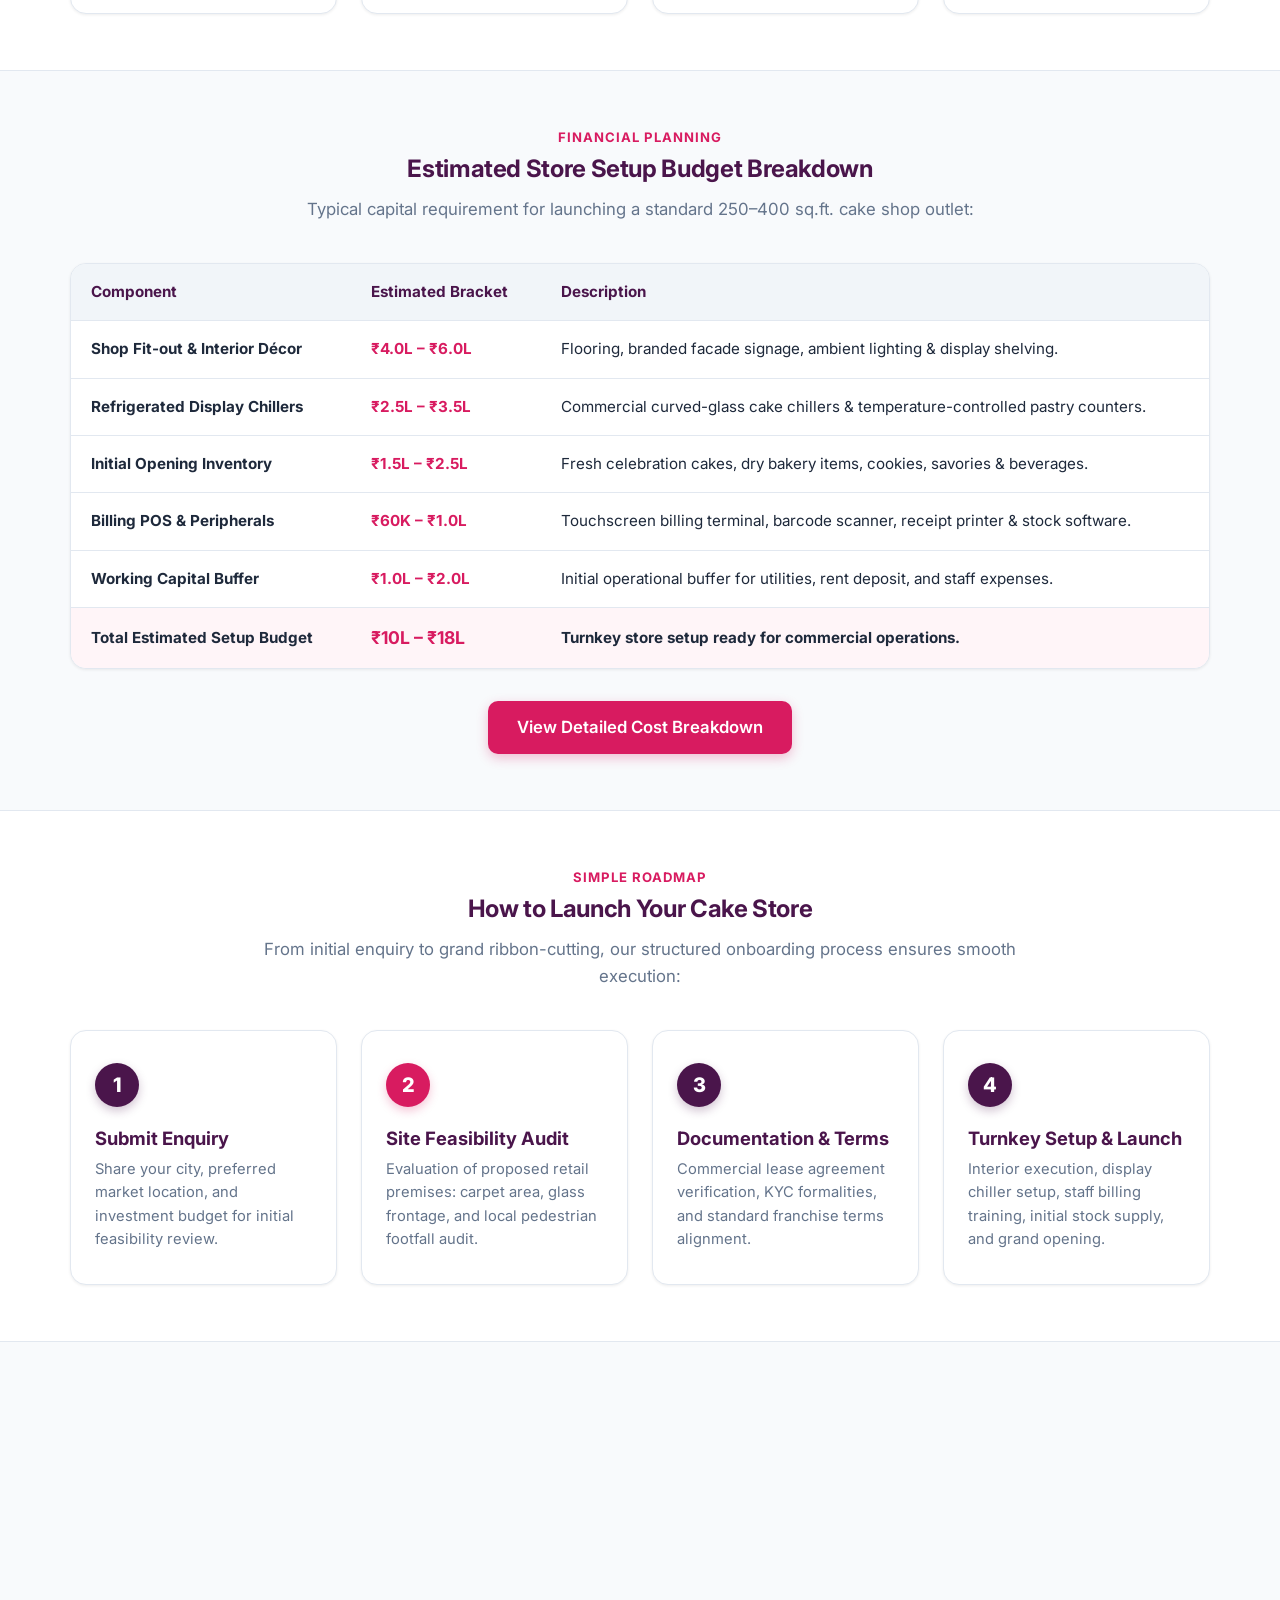
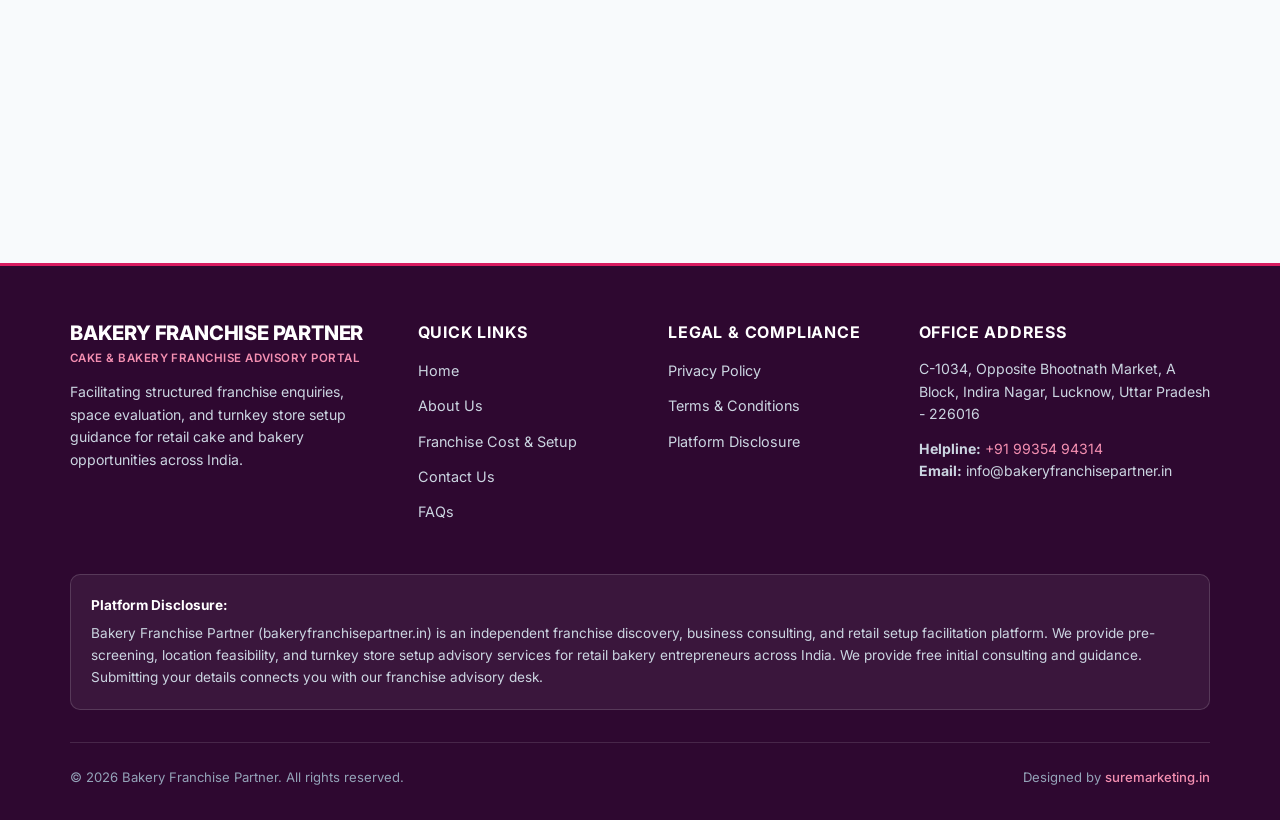
==== commit d4538098: "pages changed" ====
--- a/index.html
+++ b/index.html
@@ -15,70 +15,31 @@
     window.dataLayer = window.dataLayer || [];
     function gtag(){dataLayer.push(arguments);}
     gtag('js', new Date());
-
     gtag('config', 'AW-18435726150');
   </script>
 
   <meta charset="UTF-8">
   <meta name="viewport" content="width=device-width, initial-scale=1.0">
   
-  <!-- Primary SEO Meta Tags -->
-  <title>Monginis Cake Shop Franchise Opportunities | Bakery Franchise Partner</title>
-  <meta name="description" content="Explore Monginis cake shop franchise opportunities with Bakery Franchise Partner. Submit your enquiry for prime location assistance, turnkey store setup, and investment evaluation.">
-  <meta name="keywords" content="Monginis franchise, Monginis cake shop, cake shop franchise, bakery franchise, bakery business opportunity, franchise enquiry, Bakery Franchise Partner">
-  <link rel="canonical" href="https://bakeryfranchisepartner.in/monginis-cakes/">
+  <title>Cake Store Franchise Opportunities | Bakery Franchise Partner</title>
+  <meta name="description" content="Explore profitable cake shop and bakery franchise opportunities in India. Get complete turnkey store setup, refrigerated display chillers, and training support.">
+  <meta name="keywords" content="cake store franchise, bakery franchise, cake shop investment, bakery business opportunity, retail bakery franchise, cake franchise cost">
+  <link rel="canonical" href="https://bakeryfranchisepartner.in/">
   <meta name="robots" content="index, follow">
-  
-  <!-- Open Graph / Facebook -->
+
+  <!-- Open Graph -->
   <meta property="og:type" content="website">
-  <meta property="og:url" content="https://bakeryfranchisepartner.in/monginis-cakes/">
-  <meta property="og:title" content="Monginis Cake Shop Franchise Opportunities | Bakery Franchise Partner">
-  <meta property="og:description" content="Explore Monginis cake shop franchise opportunities across India. Submit your franchise enquiry for location evaluation and store setup guidance.">
-  <meta property="og:image" content="https://bakeryfranchisepartner.in/images/cake-shoop.png">
-
-  <!-- Twitter Meta Tags -->
-  <meta name="twitter:card" content="summary_large_image">
-  <meta name="twitter:title" content="Monginis Cake Shop Franchise Opportunities | Bakery Franchise Partner">
-  <meta name="twitter:description" content="Explore Monginis cake shop franchise opportunities across India. Submit your franchise enquiry for location evaluation and store setup guidance.">
-  <meta name="twitter:image" content="https://bakeryfranchisepartner.in/images/cake-shoop.png">
+  <meta property="og:url" content="https://bakeryfranchisepartner.in/">
+  <meta property="og:title" content="Cake Store Franchise Opportunities | Bakery Franchise Partner">
+  <meta property="og:description" content="Start your own profitable retail cake shop. Check investment cost, space requirements, and turnkey store setup guidance.">
+  <meta property="og:image" content="https://bakeryfranchisepartner.in/images/cake-showcase.jpg">
 
   <!-- Favicon -->
   <link rel="icon" href="data:image/svg+xml,<svg xmlns=%22http://www.w3.org/2000/svg%22 viewBox=%220 0 100 100%22><text y=%22.9em%22 font-size=%2290%22>🎂</text></svg>">
-
-  <!-- Google Fonts: Inter -->
   <link rel="preconnect" href="https://fonts.googleapis.com">
   <link rel="preconnect" href="https://fonts.gstatic.com" crossorigin>
   <link href="https://fonts.googleapis.com/css2?family=Inter:wght@400;500;600;700;800&display=swap" rel="stylesheet">
-
-  <!-- Stylesheet -->
-  <link rel="stylesheet" href="style.css?v=2.3">
-
-  <!-- Preload Critical Hero Image for Instant Rendering -->
-  <link rel="preload" as="image" href="images/cake-shoop.webp" type="image/webp" fetchpriority="high">
-
-  <!-- Schema.org Structured Data for Google Trust & Business Verification -->
-  <script type="application/ld+json">
-  {
-    "@context": "https://schema.org",
-    "@type": "ProfessionalService",
-    "name": "Bakery Franchise Partner",
-    "image": "https://bakeryfranchisepartner.in/images/cake-shoop.png",
-    "@id": "https://bakeryfranchisepartner.in/monginis-cakes/",
-    "url": "https://bakeryfranchisepartner.in/monginis-cakes/",
-    "telephone": "+919935494314",
-    "priceRange": "₹₹₹",
-    "address": {
-      "@type": "PostalAddress",
-      "streetAddress": "C-1034, Opposite Bhootnath Market, A Block, Indira Nagar",
-      "addressLocality": "Lucknow",
-      "addressRegion": "Uttar Pradesh",
-      "postalCode": "226016",
-      "addressCountry": "IN"
-    },
-    "description": "Independent franchise enquiry facilitation and consulting portal for Monginis cake shop and retail bakery business opportunities across India."
-  }
-  </script>
-
+  <link rel="stylesheet" href="style.css?v=3.0">
 </head>
 <body>
   <!-- Google Tag Manager (noscript) -->
@@ -86,243 +47,176 @@
   height="0" width="0" style="display:none;visibility:hidden"></iframe></noscript>
   <!-- End Google Tag Manager (noscript) -->
 
-  <!-- ======================================================================
-       SITE HEADER
-       ====================================================================== -->
+  <!-- Site Header -->
   <header class="site-header">
     <div class="container">
       <div class="header-inner">
         <a href="index.html" class="brand-wrap" aria-label="Bakery Franchise Partner Home">
           <div class="brand-text">
             <span class="brand-name">BAKERY FRANCHISE PARTNER</span>
-            <span class="brand-tagline">Independent Franchise Facilitation Portal</span>
+            <span class="brand-tagline">Cake & Bakery Franchise Advisory Portal</span>
           </div>
         </a>
+
+        <!-- Desktop Navigation -->
+        <ul class="site-nav">
+          <li><a href="index.html" class="active">Home</a></li>
+          <li><a href="about-us.html">About Us</a></li>
+          <li><a href="investment-cost.html">Franchise Cost</a></li>
+          <li><a href="contact-us.html">Contact Us</a></li>
+        </ul>
 
         <div class="header-actions">
           <a href="tel:+919935494314" class="btn-call-compact js-call-btn" data-source="header-call" aria-label="Call for enquiry">
-            <svg viewBox="0 0 24 24" fill="currentColor" aria-hidden="true">
-              <path d="M6.62 10.79a15.053 15.053 0 006.59 6.59l2.2-2.2a1 1 0 011.02-.24c1.12.37 2.33.57 3.57.57.55 0 1 .45 1 1V20a1 1 0 01-1 1A17 17 0 013 4a1 1 0 011-1h3.5a1 1 0 011 1c0 1.25.2 2.45.57 3.57.11.35.03.74-.25 1.02l-2.2 2.2z"/>
-            </svg>
+            <svg viewBox="0 0 24 24" fill="currentColor"><path d="M6.62 10.79a15.053 15.053 0 006.59 6.59l2.2-2.2a1 1 0 011.02-.24c1.12.37 2.33.57 3.57.57.55 0 1 .45 1 1V20a1 1 0 01-1 1A17 17 0 013 4a1 1 0 011-1h3.5a1 1 0 011 1c0 1.25.2 2.45.57 3.57.11.35.03.74-.25 1.02l-2.2 2.2z"/></svg>
             <span>Call: +91 99354 94314</span>
           </a>
-
-          
         </div>
       </div>
     </div>
   </header>
 
-  <!-- ======================================================================
-       HERO SECTION (MOBILE FIRST + EARLY ENQUIRY FORM)
-       ====================================================================== -->
+  <!-- Hero Section -->
   <section class="hero-section" id="hero">
     <div class="container">
       <div class="hero-grid">
         
-        <!-- Left: Hero Headline, Actions & Store Setup Showcase Marquee -->
+        <!-- Left: Hero Headline & Visual Showcase -->
         <div class="hero-content">
           <div class="hero-badge-wrap">
             <span class="badge-tag badge-platform">
-              <svg class="badge-icon" viewBox="0 0 24 24" width="16" height="16" fill="currentColor" aria-hidden="true"><path d="M12 2C6.48 2 2 6.48 2 12s4.48 10 10 10 10-4.48 10-10S17.52 2 12 2zm-1 14.5v-9l6 4.5-6 4.5z"/></svg>
-              <span class="badge-text">INDEPENDENT MONGINIS FRANCHISE FACILITATION</span>
+              <svg class="badge-icon" viewBox="0 0 24 24" width="16" height="16" fill="currentColor"><path d="M12 2C6.48 2 2 6.48 2 12s4.48 10 10 10 10-4.48 10-10S17.52 2 12 2zm-1 14.5v-9l6 4.5-6 4.5z"/></svg>
+              <span class="badge-text">RETAIL CAKE & BAKERY FRANCHISE FACILITATION</span>
             </span>
           </div>
 
-          <h1 class="hero-title">Interested in Starting a Monginis Cake Shop Franchise?</h1>
+          <h1 class="hero-title">Start Your Own Profitable Cake Store Franchise</h1>
           
           <p class="hero-desc">
-            Explore Monginis cake shop and retail bakery franchise business opportunities across India. Submit your requirements for location feasibility evaluation, turnkey store setup support, and city-wise investment guidance.
+            Explore high-margin retail cake shop business opportunities across India. Get complete turnkey store setup, refrigerated display chillers, staff training, and daily fresh supply support.
           </p>
 
-          <!-- Hero Store Showcase Photo Card -->
+          <!-- Store Showcase Photo Card -->
           <div class="hero-photo-showcase">
             <div class="hero-photo-wrap" style="height: auto !important; min-height: unset !important; max-height: none !important;">
-              <picture>
-                <source srcset="images/cake-shoop.webp" type="image/webp">
-                <img src="images/cake-shoop.png" alt="Actual Monginis Cake Shop Storefront & Setup" width="477" height="632" fetchpriority="high" decoding="sync" style="width: 100% !important; height: auto !important; max-height: none !important; object-fit: contain !important; display: block !important;">
-              </picture>
+              <img src="images/cake-showcase.jpg" alt="Modern Retail Cake Store Display Setup" width="800" height="533" fetchpriority="high" decoding="sync" style="width: 100% !important; height: auto !important; max-height: 400px !important; object-fit: cover !important; border-radius: var(--radius-md) var(--radius-md) 0 0; display: block !important;">
               <span class="hero-photo-badge">
-                <span class="badge-dot" style="background-color: #22C55E;"></span> Live Store Setup
+                <span class="badge-dot" style="background-color: #22C55E;"></span> Modern Store Setup
               </span>
             </div>
             <div class="hero-photo-footer">
               <div class="hero-photo-info">
-                <span class="hero-photo-title">Turnkey Bakery & Cake Shop Setup</span>
-                <span class="hero-photo-desc">Store interiors, refrigeration counters & complete franchise support</span>
+                <span class="hero-photo-title">Turnkey Retail Cake Shop Model</span>
+                <span class="hero-photo-desc">Store interiors, refrigeration chillers & complete operational guidance</span>
               </div>
               <a href="#enquiry-form" class="hero-photo-enquire-btn">
-                <span>Enquire</span>
-                <svg viewBox="0 0 20 20" fill="currentColor" width="16" height="16" aria-hidden="true"><path fill-rule="evenodd" d="M10.293 3.293a1 1 0 011.414 0l6 6a1 1 0 010 1.414l-6 6a1 1 0 01-1.414-1.414L14.586 11H3a1 1 0 110-2h11.586l-4.293-4.293a1 1 0 010-1.414z" clip-rule="evenodd" /></svg>
+                <span>Enquire Now</span>
+                <svg viewBox="0 0 20 20" fill="currentColor" width="16" height="16"><path fill-rule="evenodd" d="M10.293 3.293a1 1 0 011.414 0l6 6a1 1 0 010 1.414l-6 6a1 1 0 01-1.414-1.414L14.586 11H3a1 1 0 110-2h11.586l-4.293-4.293a1 1 0 010-1.414z" clip-rule="evenodd" /></svg>
               </a>
             </div>
           </div>
 
-          <!-- Store Setup Showcase Marquee (Retail Store Formats Showcase) -->
+          <!-- Store Setup Formats Showcase Carousel -->
           <div class="store-marquee-section" aria-label="Bakery Store Setup Showcase">
             <div class="marquee-header">
               <div class="marquee-title-wrap">
                 <span class="marquee-live-dot"></span>
-                <span class="marquee-title">Retail Store Setup Formats</span>
-              </div>
-              <span class="marquee-badge">Live Formats</span>
+                <span class="marquee-title">Store Formats & Chillers</span>
+              </div>
+              <span class="marquee-badge">Retail Formats</span>
             </div>
 
             <div class="store-marquee-container">
               <div class="store-marquee-track">
-                <!-- Card 1: Store Interior Display -->
                 <div class="marquee-card">
                   <div class="marquee-img-wrap">
-                    <img src="images/store-1-inside-Actual-Store.jpeg" alt="Actual Cake Shop Inside View & Refrigerated Display Setup" width="165" height="100" loading="lazy" decoding="async">
-                    <span class="marquee-tag">Interior Setup</span>
+                    <img src="images/bakery-counter.jpg" alt="Bakery refrigerated display counters" width="165" height="100" loading="lazy">
+                    <span class="marquee-tag">Display Counters</span>
                   </div>
                   <div class="marquee-caption">
-                    <span class="marquee-caption-title">Display & Chiller Setup</span>
-                    <span class="marquee-caption-sub">Refrigerated Cake Counters</span>
-                  </div>
-                </div>
-
-                <!-- Card 2: Radha Ram Enterprise (Pune) -->
+                    <span class="marquee-caption-title">Cake Display Chillers</span>
+                    <span class="marquee-caption-sub">Curved Glass Units</span>
+                  </div>
+                </div>
+
                 <div class="marquee-card">
                   <div class="marquee-img-wrap">
-                    <img src="images/store-2-radha-ram-enterprise.jpeg" alt="Radha Ram Enterprise - Cake Shop Storefront in Nanded City Pune" width="165" height="100" loading="lazy" decoding="async">
-                    <span class="marquee-tag">Pune, MH</span>
+                    <img src="images/pastry-display.jpg" alt="Fresh pastry and snack counters" width="165" height="100" loading="lazy">
+                    <span class="marquee-tag">Fresh Pastries</span>
                   </div>
                   <div class="marquee-caption">
-                    <span class="marquee-caption-title">Radha Ram Enterprise</span>
-                    <span class="marquee-caption-sub">Nanded City, Pune</span>
-                  </div>
-                </div>
-
-                <!-- Card 3: Soham Agency (Patna) -->
+                    <span class="marquee-caption-title">Pastry & Savories</span>
+                    <span class="marquee-caption-sub">High Turnover Stock</span>
+                  </div>
+                </div>
+
                 <div class="marquee-card">
                   <div class="marquee-img-wrap">
-                    <img src="images/store-3-Soham Agency.jpeg" alt="Soham Agency - Cake Shop Storefront in Kurji, Patna" width="165" height="100" loading="lazy" decoding="async">
-                    <span class="marquee-tag">Patna, BR</span>
+                    <img src="images/store-interior.jpg" alt="Modern bakery store interior" width="165" height="100" loading="lazy">
+                    <span class="marquee-tag">Store Interior</span>
                   </div>
                   <div class="marquee-caption">
-                    <span class="marquee-caption-title">Soham Agency Outlet</span>
-                    <span class="marquee-caption-sub">Kurji, Patna Setup</span>
-                  </div>
-                </div>
-
-                <!-- Card 4: Raghuram Agency (Bandel Hooghly) -->
+                    <span class="marquee-caption-title">Turnkey Fit-Out</span>
+                    <span class="marquee-caption-sub">Standardized Décor</span>
+                  </div>
+                </div>
+
                 <div class="marquee-card">
                   <div class="marquee-img-wrap">
-                    <img src="images/store-4-Raghuram-Agency.jpeg" alt="Raghuram Agency - Cake Shop Storefront in Bandel Hooghly" width="165" height="100" loading="lazy" decoding="async">
-                    <span class="marquee-tag">Hooghly, WB</span>
+                    <img src="images/cake-showcase.jpg" alt="Celebration cakes showcase" width="165" height="100" loading="lazy">
+                    <span class="marquee-tag">Specialty Cakes</span>
                   </div>
                   <div class="marquee-caption">
-                    <span class="marquee-caption-title">Raghuram Agency</span>
-                    <span class="marquee-caption-sub">Bandel, Hooghly Outlet</span>
-                  </div>
-                </div>
-
-                <!-- Card 5: Shakti Cake Shop (Siwan) -->
-                <div class="marquee-card">
-                  <div class="marquee-img-wrap">
-                    <img src="images/store-5-Shakti.jpeg" alt="Shakti Cake Shop Storefront in Basantpur, Siwan" width="165" height="100" loading="lazy" decoding="async">
-                    <span class="marquee-tag">Siwan, BR</span>
-                  </div>
-                  <div class="marquee-caption">
-                    <span class="marquee-caption-title">Shakti Cake Shop</span>
-                    <span class="marquee-caption-sub">Basantpur, Siwan Setup</span>
-                  </div>
-                </div>
-
-                <!-- Duplicate Set for Seamless Continuous Infinite Scrolling Loop -->
+                    <span class="marquee-caption-title">Celebration Cakes</span>
+                    <span class="marquee-caption-sub">Birthday & Wedding</span>
+                  </div>
+                </div>
+
+                <!-- Duplicate for Smooth Infinite Loop -->
                 <div class="marquee-card" aria-hidden="true">
                   <div class="marquee-img-wrap">
-                    <img src="images/store-1-inside-Actual-Store.jpeg" alt="Interior display" width="165" height="100" loading="lazy" decoding="async">
-                    <span class="marquee-tag">Interior Setup</span>
+                    <img src="images/bakery-counter.jpg" alt="Bakery refrigerated display counters" width="165" height="100" loading="lazy">
+                    <span class="marquee-tag">Display Counters</span>
                   </div>
                   <div class="marquee-caption">
-                    <span class="marquee-caption-title">Display & Chiller Setup</span>
-                    <span class="marquee-caption-sub">Refrigerated Cake Counters</span>
+                    <span class="marquee-caption-title">Cake Display Chillers</span>
+                    <span class="marquee-caption-sub">Curved Glass Units</span>
                   </div>
                 </div>
 
                 <div class="marquee-card" aria-hidden="true">
                   <div class="marquee-img-wrap">
-                    <img src="images/store-2-radha-ram-enterprise.jpeg" alt="Pune storefront" width="165" height="100" loading="lazy" decoding="async">
-                    <span class="marquee-tag">Pune, MH</span>
+                    <img src="images/pastry-display.jpg" alt="Fresh pastry and snack counters" width="165" height="100" loading="lazy">
+                    <span class="marquee-tag">Fresh Pastries</span>
                   </div>
                   <div class="marquee-caption">
-                    <span class="marquee-caption-title">Radha Ram Enterprise</span>
-                    <span class="marquee-caption-sub">Nanded City, Pune</span>
-                  </div>
-                </div>
-
-                <div class="marquee-card" aria-hidden="true">
-                  <div class="marquee-img-wrap">
-                    <img src="images/store-3-Soham Agency.jpeg" alt="Patna storefront" width="165" height="100" loading="lazy" decoding="async">
-                    <span class="marquee-tag">Patna, BR</span>
-                  </div>
-                  <div class="marquee-caption">
-                    <span class="marquee-caption-title">Soham Agency Outlet</span>
-                    <span class="marquee-caption-sub">Kurji, Patna Setup</span>
-                  </div>
-                </div>
-
-                <div class="marquee-card" aria-hidden="true">
-                  <div class="marquee-img-wrap">
-                    <img src="images/store-4-Raghuram-Agency.jpeg" alt="Hooghly storefront" width="165" height="100" loading="lazy" decoding="async">
-                    <span class="marquee-tag">Hooghly, WB</span>
-                  </div>
-                  <div class="marquee-caption">
-                    <span class="marquee-caption-title">Raghuram Agency</span>
-                    <span class="marquee-caption-sub">Bandel, Hooghly Outlet</span>
-                  </div>
-                </div>
-
-                <div class="marquee-card" aria-hidden="true">
-                  <div class="marquee-img-wrap">
-                    <img src="images/store-5-Shakti.jpeg" alt="Siwan storefront" width="165" height="100" loading="lazy" decoding="async">
-                    <span class="marquee-tag">Siwan, BR</span>
-                  </div>
-                  <div class="marquee-caption">
-                    <span class="marquee-caption-title">Shakti Cake Shop</span>
-                    <span class="marquee-caption-sub">Basantpur, Siwan Setup</span>
+                    <span class="marquee-caption-title">Pastry & Savories</span>
+                    <span class="marquee-caption-sub">High Turnover Stock</span>
                   </div>
                 </div>
               </div>
             </div>
           </div>
-
-          <div class="hero-feature-pills">
-            <div class="feature-pill">
-              <svg viewBox="0 0 20 20" fill="currentColor" aria-hidden="true"><path fill-rule="evenodd" d="M16.707 5.293a1 1 0 010 1.414l-8 8a1 1 0 01-1.414 0l-4-4a1 1 0 011.414-1.414L8 12.586l7.293-7.293a1 1 0 011.414 0z" clip-rule="evenodd"/></svg>
-              <span>Location Support</span>
-            </div>
-            <div class="feature-pill">
-              <svg viewBox="0 0 20 20" fill="currentColor" aria-hidden="true"><path fill-rule="evenodd" d="M16.707 5.293a1 1 0 010 1.414l-8 8a1 1 0 01-1.414 0l-4-4a1 1 0 011.414-1.414L8 12.586l7.293-7.293a1 1 0 011.414 0z" clip-rule="evenodd"/></svg>
-              <span>Multiple Budgets</span>
-            </div>
-            <div class="feature-pill">
-              <svg viewBox="0 0 20 20" fill="currentColor" aria-hidden="true"><path fill-rule="evenodd" d="M16.707 5.293a1 1 0 010 1.414l-8 8a1 1 0 01-1.414 0l-4-4a1 1 0 011.414-1.414L8 12.586l7.293-7.293a1 1 0 011.414 0z" clip-rule="evenodd"/></svg>
-              <span>Prompt Follow-up</span>
-            </div>
-          </div>
-        </div>
-
-        <!-- Right: Early Lead Enquiry Form -->
+        </div>
+
+        <!-- Right: Lead Enquiry Form -->
         <div class="lead-form-wrapper" id="enquiry-form">
           <div class="lead-form-card">
             <div class="form-header">
-              <h2 class="form-title">Monginis Franchise Enquiry</h2>
-              <p class="form-subtitle">Share your details to explore Monginis cake shop franchise investment & setup requirements</p>
+              <h2 class="form-title">Cake Shop Franchise Enquiry</h2>
+              <p class="form-subtitle">Share your city & budget to evaluate store setup feasibility</p>
             </div>
 
             <!-- Alerts -->
             <div id="form-success-alert" class="form-alert alert-success" role="alert">
               <strong>Thank you for your enquiry!</strong><br>
-              Your details have been received successfully. Our team will review your requirements and follow up with relevant franchise information.
+              Your details have been received successfully. Our advisory team will connect with you shortly.
             </div>
 
             <div id="form-error-alert" class="form-alert alert-error" role="alert"></div>
 
             <form id="lead-enquiry-form" novalidate>
-              <input type="hidden" name="franchise_brand" value="Monginis Cake Shop">
+              <input type="hidden" name="franchise_brand" value="Cake Store Franchise">
               
               <div class="form-group">
                 <label for="full_name" class="form-label">Full Name <span class="required">*</span></label>
@@ -331,7 +225,7 @@
 
               <div class="form-group">
                 <label for="mobile_number" class="form-label">Mobile Number <span class="required">*</span></label>
-                <input type="tel" id="mobile_number" name="mobile_number" class="form-control" placeholder="10-digit mobile number (e.g. 9876543210)" required autocomplete="tel" maxlength="14">
+                <input type="tel" id="mobile_number" name="mobile_number" class="form-control" placeholder="10-digit mobile number" required autocomplete="tel" maxlength="14">
                 <span class="form-help">Enter a valid 10-digit Indian mobile number</span>
               </div>
 
@@ -342,17 +236,17 @@
                 </div>
 
                 <div class="form-group">
-                  <label for="preferred_location" class="form-label">Preferred Area / Location</label>
-                  <input type="text" id="preferred_location" name="preferred_location" class="form-control" placeholder="Preferred locality / area">
+                  <label for="preferred_location" class="form-label">Target Locality / Area</label>
+                  <input type="text" id="preferred_location" name="preferred_location" class="form-control" placeholder="Target market area">
                 </div>
               </div>
 
               <div class="form-group">
-                <label for="investment_budget" class="form-label">Approximate Investment Budget <span class="required">*</span></label>
+                <label for="investment_budget" class="form-label">Planned Investment Budget <span class="required">*</span></label>
                 <select id="investment_budget" name="investment_budget" class="form-control" required>
                   <option value="" disabled selected>Select investment range</option>
                   <option value="5_10_lakhs">₹5 Lakhs - ₹10 Lakhs</option>
-                  <option value="10_15_lakhs">₹10 Lakhs - ₹15 Lakhs</option>
+                  <option value="10_15_lakhs" selected>₹10 Lakhs - ₹15 Lakhs</option>
                   <option value="15_25_lakhs">₹15 Lakhs - ₹25 Lakhs</option>
                   <option value="above_25_lakhs">Above ₹25 Lakhs</option>
                   <option value="to_be_discussed">To be discussed</option>
@@ -360,21 +254,17 @@
               </div>
 
               <div class="form-group">
-                <label for="message" class="form-label">Message / Requirement (Optional)</label>
-                <textarea id="message" name="message" class="form-control" placeholder="Mention commercial space availability (sq.ft.), preferred brand format, or specific queries..."></textarea>
+                <label for="message" class="form-label">Commercial Space Status (Optional)</label>
+                <textarea id="message" name="message" class="form-control" placeholder="Mention shop area available (sq.ft.), owned or rented shop, ground floor status..."></textarea>
               </div>
 
               <button type="submit" id="form-submit-btn" class="btn btn-primary btn-block btn-lg">
-                Submit Enquiry
+                Submit Franchise Enquiry
               </button>
 
               <p class="form-privacy-note">
-                🔒 <strong>100% Privacy Protected:</strong> We respect your confidentiality. By submitting, you agree to be contacted regarding franchise enquiry assistance.
+                🔒 <strong>100% Privacy Protected:</strong> We respect your confidentiality. By submitting, you agree to be contacted regarding your franchise enquiry.
               </p>
-              <div class="facilitation-notice-box" style="margin-top: 1rem; padding: 0.85rem; background: var(--color-bg-warm); border: 1px solid #E2D1DC; border-radius: 6px; font-size: 0.82rem; color: var(--color-text-muted); line-height: 1.45; text-align: left;">
-                <strong style="color: var(--color-secondary); display: block; margin-bottom: 0.25rem;">⚖️ Independent Platform & Zero Fee Notice:</strong>
-                Bakery Franchise Partner (Operated by Deliwala Yash Nareshkumar) is an independent franchise discovery & consulting portal. We are NOT the direct franchisor of Monginis. We assist aspiring entrepreneurs with location feasibility, space review, and application structuring. No fee is charged online. All brand trademarks belong to their respective owners.
-              </div>
             </form>
 
           </div>
@@ -384,574 +274,219 @@
     </div>
   </section>
 
-  <!-- ======================================================================
-       MONGINIS & CAKE SHOP SEARCH INTENT CLARIFICATION
-       ====================================================================== -->
-  <section class="section" id="brand-search-intent">
-    <div class="container">
-      <div class="brand-intent-card">
-        <div>
-          <span class="section-subtitle">Franchise Search Assistance</span>
-          <h2>Looking for a Monginis Cake Shop Franchise?</h2>
-          <p>
-            If you are exploring a Monginis franchise or a branded cake shop opportunity in your city, you can submit your enquiry through our platform.
-          </p>
-          <p>
-            Our team collects your preferred location, investment capability, and space readiness, and assists in connecting your enquiry to the relevant franchise evaluation process.
-          </p>
-        </div>
-
-        <div class="intent-callout" style="background: var(--color-bg-warm); border-left: 4px solid var(--color-primary);">
-          <h4 style="color: var(--color-secondary);">Franchise Guidance & Support Desk</h4>
-          <p>
-            Get expert assistance on store location feasibility, interior setup specifications, and complete application filing guidance for opening your cake shop.
-          </p>
-          <div style="margin-top: 1.25rem;">
-            <a href="#enquiry-form" class="btn btn-primary">Submit Franchise Enquiry</a>
-          </div>
-        </div>
-      </div>
-    </div>
-  </section>
-
-  <!-- ======================================================================
-       TRUST SECTION: WHY ENQUIRE WITH US?
-       ====================================================================== -->
-  <section class="section section-alt" id="why-enquire">
+  <!-- Key Benefits Grid -->
+  <section class="section section-alt" id="benefits">
     <div class="container">
       <div class="section-header">
-        <span class="section-subtitle">Why Choose Us</span>
-        <h2>Why Enquire With Us?</h2>
-        <p class="section-desc">
-          We provide transparent, structured assistance to help prospective business owners explore bakery franchise opportunities without false promises.
-        </p>
+        <span class="section-subtitle">Business Model</span>
+        <h2>Why Invest in a Retail Cake Shop Franchise?</h2>
+        <p class="section-desc">Retail cake and bakery shops represent one of the highest-demand, recession-resilient food retail businesses in urban and semi-urban India.</p>
       </div>
 
       <div class="benefits-grid">
         <div class="benefit-card">
           <div class="benefit-icon">
-            <svg viewBox="0 0 24 24" fill="none" stroke="currentColor" stroke-width="2" stroke-linecap="round" stroke-linejoin="round">
-              <path d="M21 16V8a2 2 0 0 0-1-1.73l-7-4a2 2 0 0 0-2 0l-7 4A2 2 0 0 0 3 8v8a2 2 0 0 0 1 1.73l7 4a2 2 0 0 0 2 0l7-4A2 2 0 0 0 21 16z"></path>
-              <polyline points="3.27 6.96 12 12.01 20.73 6.96"></polyline>
-              <line x1="12" y1="22.08" x2="12" y2="12"></line>
-            </svg>
-          </div>
-          <h3 class="benefit-title">Franchise Enquiry Assistance</h3>
-          <p class="benefit-desc">
-            Guidance on how bakery franchise models operate, required documentation, and general operational flow.
-          </p>
+            <svg viewBox="0 0 24 24" fill="currentColor"><path d="M12 2C6.48 2 2 6.48 2 12s4.48 10 10 10 10-4.48 10-10S17.52 2 12 2zm1.41 16.09V20h-2.67v-1.93c-1.71-.36-3.16-1.46-3.27-3.4h1.96c.1 1.05.82 1.87 2.65 1.87 1.96 0 2.4-.98 2.4-1.59 0-.83-.44-1.61-2.67-2.14-2.48-.6-4.18-1.62-4.18-3.67 0-1.72 1.39-2.84 3.11-3.21V4h2.67v1.95c1.86.45 2.79 1.86 2.85 3.12H14.3c-.05-.67-.53-1.67-2.19-1.67-1.39 0-2.16.66-2.16 1.48 0 .78.58 1.3 2.5 1.77 2.69.64 4.35 1.69 4.35 3.86 0 1.66-1.12 3.09-3.39 3.58z"/></svg>
+          </div>
+          <h3 class="benefit-title">High Profit Margins</h3>
+          <p class="benefit-desc">Celebration cakes, pastries, and savory baked items enjoy gross retail margins between 35% to 50%, enabling steady monthly profits.</p>
         </div>
 
         <div class="benefit-card">
           <div class="benefit-icon">
-            <svg viewBox="0 0 24 24" fill="none" stroke="currentColor" stroke-width="2" stroke-linecap="round" stroke-linejoin="round">
-              <path d="M21 10c0 7-9 13-9 13s-9-6-9-13a9 9 0 0 1 18 0z"></path>
-              <circle cx="12" cy="10" r="3"></circle>
-            </svg>
-          </div>
-          <h3 class="benefit-title">Location-Based Support</h3>
-          <p class="benefit-desc">
-            Enquiry matching tailored to your preferred city, district, high footfall market, or residential neighborhood.
-          </p>
+            <svg viewBox="0 0 24 24" fill="currentColor"><path d="M19 4h-1V2h-2v2H8V2H6v2H5c-1.11 0-1.99.9-1.99 2L3 20c0 1.1.89 2 2 2h14c1.1 0 2-.9 2-2V6c0-1.1-.9-2-2-2zm0 16H5V10h14v10zm0-12H5V6h14v2zm-7 5h5v5h-5z"/></svg>
+          </div>
+          <h3 class="benefit-title">Year-Round Demand</h3>
+          <p class="benefit-desc">Continuous sales driven by birthdays, anniversaries, festivals, school events, and impulse daily snacking walk-ins.</p>
         </div>
 
         <div class="benefit-card">
           <div class="benefit-icon">
-            <svg viewBox="0 0 24 24" fill="none" stroke="currentColor" stroke-width="2" stroke-linecap="round" stroke-linejoin="round">
-              <path d="M17 21v-2a4 4 0 0 0-4-4H5a4 4 0 0 0-4 4v2"></path>
-              <circle cx="9" cy="7" r="4"></circle>
-              <path d="M23 21v-2a4 4 0 0 0-3-3.87"></path>
-              <path d="M16 3.13a4 4 0 0 1 0 7.75"></path>
-            </svg>
-          </div>
-          <h3 class="benefit-title">Requirement Discussion</h3>
-          <p class="benefit-desc">
-            We discuss your commercial space readiness, investment allocation, and timeline to structure your enquiry clearly.
-          </p>
+            <svg viewBox="0 0 24 24" fill="currentColor"><path d="M12 7V3H2v18h20V7H12zM6 19H4v-2h2v2zm0-4H4v-2h2v2zm0-4H4V9h2v2zm0-4H4V5h2v2zm4 12H8v-2h2v2zm0-4H8v-2h2v2zm0-4H8V9h2v2zm0-4H8V5h2v2zm10 12h-8v-2h2v-2h-2v-2h2v-2h-2V9h8v10zm-2-8h-2v2h2v-2zm0 4h-2v2h2v-2z"/></svg>
+          </div>
+          <h3 class="benefit-title">Compact Footprint</h3>
+          <p class="benefit-desc">Requires only 200 to 500 sq.ft. carpet area, keeping prime market rentals and maintenance expenses manageable.</p>
         </div>
 
         <div class="benefit-card">
           <div class="benefit-icon">
-            <svg viewBox="0 0 24 24" fill="none" stroke="currentColor" stroke-width="2" stroke-linecap="round" stroke-linejoin="round">
-              <path d="M22 11.08V12a10 10 0 1 1-5.93-9.14"></path>
-              <polyline points="22 4 12 14.01 9 11.01"></polyline>
-            </svg>
-          </div>
-          <h3 class="benefit-title">Direct Enquiry Follow-up</h3>
-          <p class="benefit-desc">
-            Prompt review of your submitted form followed by direct communication regarding next steps and availability.
-          </p>
+            <svg viewBox="0 0 24 24" fill="currentColor"><path d="M20 8h-3V4H3c-1.1 0-2 .9-2 2v11h2c0 1.66 1.34 3 3 3s3-1.34 3-3h6c0 1.66 1.34 3 3 3s3-1.34 3-3h2v-5l-3-4zM6 18.5c-.83 0-1.5-.67-1.5-1.5s.67-1.5 1.5-1.5 1.5.67 1.5 1.5-.67 1.5-1.5 1.5zm13.5-9l1.96 2.5H17V9.5h2.5zm-1.5 9c-.83 0-1.5-.67-1.5-1.5s.67-1.5 1.5-1.5 1.5.67 1.5 1.5-.67 1.5-1.5 1.5z"/></svg>
+          </div>
+          <h3 class="benefit-title">Zero Baking Skills Required</h3>
+          <p class="benefit-desc">Finished products arrive daily fresh via central cold-chain supply, ready for customer counter sales with minimal staff.</p>
         </div>
       </div>
     </div>
   </section>
 
-  <!-- ======================================================================
-       FRANCHISE INFORMATION: OVERVIEW & CONSIDERATIONS
-       ====================================================================== -->
-  <section class="section" id="franchise-info">
+  <!-- Investment Table Section -->
+  <section class="section" id="investment-overview">
     <div class="container">
       <div class="section-header">
-        <span class="section-subtitle">Essential Overview</span>
-        <h2>Bakery Franchise Opportunity</h2>
-        <p class="section-desc">
-          Key considerations for entrepreneurs looking to start a retail cake shop or bakery outlet.
-        </p>
-      </div>
-
-      <div class="info-columns">
-        <div class="info-card">
-          <div class="info-card-header">
-            <div class="info-card-icon">
-              <svg viewBox="0 0 24 24" fill="none" stroke="currentColor" stroke-width="2"><rect x="2" y="3" width="20" height="14" rx="2" ry="2"></rect><line x1="8" y1="21" x2="16" y2="21"></line><line x1="12" y1="17" x2="12" y2="21"></line></svg>
-            </div>
-            <h3 style="margin-bottom: 0;">Store & Space Considerations</h3>
-          </div>
-          <ul class="info-list">
-            <li><strong>Commercial Location:</strong> High-density residential zones, main commercial markets, or near educational/office hubs.</li>
-            <li><strong>Carpet Area:</strong> Typical cake shop formats generally require 200 sq.ft. to 500 sq.ft. with prominent frontage (subject to specific brand standards).</li>
-            <li><strong>Frontage & Visibility:</strong> Minimum 10–12 ft wide glass frontage for refrigerated cake display visibility.</li>
-            <li><strong>Utilities:</strong> Dedicated electricity connection for refrigeration units, air conditioning, and water supply.</li>
-          </ul>
-        </div>
-
-        <div class="info-card">
-          <div class="info-card-header">
-            <div class="info-card-icon">
-              <svg viewBox="0 0 24 24" fill="none" stroke="currentColor" stroke-width="2"><line x1="12" y1="1" x2="12" y2="23"></line><path d="M17 5H9.5a3.5 3.5 0 0 0 0 7h5a3.5 3.5 0 0 1 0 7H6"></path></svg>
-            </div>
-            <h3 style="margin-bottom: 0;">Investment & Commercial Terms</h3>
-          </div>
-          <ul class="info-list">
-            <li><strong>Fit-out & Equipment:</strong> Display chillers, counter fixtures, branding signage, and point-of-sale setup.</li>
-            <li><strong>Initial Stock & Inventory:</strong> Fresh cakes, savories, packaged confectionery, and beverages.</li>
-            <li><strong>Working Capital:</strong> Operational buffer for daily staffing, utility charges, and local store management.</li>
-            <li><strong>Transparency Note:</strong> <em>Investment and eligibility details are discussed based on the specific franchise opportunity and location.</em></li>
-          </ul>
-        </div>
+        <span class="section-subtitle">Financial Planning</span>
+        <h2>Estimated Store Setup Budget Breakdown</h2>
+        <p class="section-desc">Typical capital requirement for launching a standard 250–400 sq.ft. cake shop outlet:</p>
+      </div>
+
+      <div class="cost-table-card">
+        <table class="cost-table">
+          <thead>
+            <tr>
+              <th>Component</th>
+              <th>Estimated Bracket</th>
+              <th>Description</th>
+            </tr>
+          </thead>
+          <tbody>
+            <tr>
+              <td><strong>Shop Fit-out & Interior Décor</strong></td>
+              <td class="cost-highlight">₹4.0L – ₹6.0L</td>
+              <td>Flooring, branded facade signage, ambient lighting & display shelving.</td>
+            </tr>
+            <tr>
+              <td><strong>Refrigerated Display Chillers</strong></td>
+              <td class="cost-highlight">₹2.5L – ₹3.5L</td>
+              <td>Commercial curved-glass cake chillers & temperature-controlled pastry counters.</td>
+            </tr>
+            <tr>
+              <td><strong>Initial Opening Inventory</strong></td>
+              <td class="cost-highlight">₹1.5L – ₹2.5L</td>
+              <td>Fresh celebration cakes, dry bakery items, cookies, savories & beverages.</td>
+            </tr>
+            <tr>
+              <td><strong>Billing POS & Peripherals</strong></td>
+              <td class="cost-highlight">₹60K – ₹1.0L</td>
+              <td>Touchscreen billing terminal, barcode scanner, receipt printer & stock software.</td>
+            </tr>
+            <tr>
+              <td><strong>Working Capital Buffer</strong></td>
+              <td class="cost-highlight">₹1.0L – ₹2.0L</td>
+              <td>Initial operational buffer for utilities, rent deposit, and staff expenses.</td>
+            </tr>
+            <tr style="background: var(--color-bg-warm); font-weight: 700;">
+              <td><strong>Total Estimated Setup Budget</strong></td>
+              <td class="cost-highlight" style="font-size: 1.1rem;">₹10L – ₹18L</td>
+              <td>Turnkey store setup ready for commercial operations.</td>
+            </tr>
+          </tbody>
+        </table>
+      </div>
+
+      <div style="text-align: center; margin-top: 1.5rem;">
+        <a href="investment-cost.html" class="btn btn-primary btn-lg">View Detailed Cost Breakdown</a>
       </div>
     </div>
   </section>
 
-  <!-- ======================================================================
-       3-STEP ENQUIRY PROCESS
-       ====================================================================== -->
-  <section class="section section-warm" id="enquiry-process">
+  <!-- 4-Step Process -->
+  <section class="section section-alt" id="process">
     <div class="container">
       <div class="section-header">
-        <span class="section-subtitle">How It Works</span>
-        <h2>Simple 3-Step Enquiry Process</h2>
-        <p class="section-desc">
-          Get started with your bakery franchise discovery in three straightforward steps.
-        </p>
-      </div>
-
-      <div class="steps-grid">
+        <span class="section-subtitle">Simple Roadmap</span>
+        <h2>How to Launch Your Cake Store</h2>
+        <p class="section-desc">From initial enquiry to grand ribbon-cutting, our structured onboarding process ensures smooth execution:</p>
+      </div>
+
+      <div class="steps-grid" style="grid-template-columns: repeat(auto-fit, minmax(240px, 1fr));">
         <div class="step-card">
           <div class="step-number">1</div>
-          <h3 class="step-title">Submit Your Enquiry</h3>
-          <p class="step-desc">
-            Fill out the simple online enquiry form with your contact details, city, and preferred investment range.
-          </p>
+          <h3 class="step-title">Submit Enquiry</h3>
+          <p class="step-desc">Share your city, preferred market location, and investment budget for initial feasibility review.</p>
         </div>
 
         <div class="step-card">
           <div class="step-number">2</div>
-          <h3 class="step-title">Discuss Requirements</h3>
-          <p class="step-desc">
-            Our team connects with you to understand your location preference, commercial space readiness, and timeframe.
-          </p>
+          <h3 class="step-title">Site Feasibility Audit</h3>
+          <p class="step-desc">Evaluation of proposed retail premises: carpet area, glass frontage, and local pedestrian footfall audit.</p>
         </div>
 
         <div class="step-card">
           <div class="step-number">3</div>
-          <h3 class="step-title">Receive Further Information</h3>
-          <p class="step-desc">
-            Get structured details regarding available opportunities, eligibility criteria, and next steps for the relevant brand.
-          </p>
-        </div>
-      </div>
-
-      <div style="text-align: center; margin-top: 2.5rem;">
-        <a href="#enquiry-form" class="btn btn-primary btn-lg">Start Your Enquiry Now</a>
+          <h3 class="step-title">Documentation & Terms</h3>
+          <p class="step-desc">Commercial lease agreement verification, KYC formalities, and standard franchise terms alignment.</p>
+        </div>
+
+        <div class="step-card">
+          <div class="step-number">4</div>
+          <h3 class="step-title">Turnkey Setup & Launch</h3>
+          <p class="step-desc">Interior execution, display chiller setup, staff billing training, initial stock supply, and grand opening.</p>
+        </div>
       </div>
     </div>
   </section>
 
-  <!-- ======================================================================
-       ABOUT OUR FRANCHISE ASSISTANCE & ASSOCIATED STORES
-       ====================================================================== -->
-  <section class="section section-alt" id="about-us">
+  <!-- FAQs -->
+  <section class="section" id="faq">
     <div class="container">
       <div class="section-header">
-        <span class="section-subtitle">Store Network & Track Record</span>
-        <h2>About Our Franchise Assistance</h2>
-        <p class="section-desc">
-          Helping entrepreneurs across India evaluate and launch successful bakery outlets through turnkey setup consulting and end-to-end guidance.
-        </p>
-      </div>
-
-      <!-- Retail Outlets & Store Setup Showcase -->
-      <h3 style="text-align: center; margin-top: 3.5rem; margin-bottom: 0.75rem; color: var(--color-secondary);">Retail Store Showcases & Operating Formats</h3>
-      <p style="text-align: center; max-width: 720px; margin: 0 auto 2rem auto; color: var(--color-text-muted); font-size: 0.95rem;">
-        Take a look at typical operating retail cake shop formats, glass chiller display setups, and storefront designs established across Maharashtra, Bihar, West Bengal, and other regions in India.
-      </p>
-
-      <div class="store-gallery-grid" style="grid-template-columns: repeat(auto-fit, minmax(280px, 1fr));">
-        
-        <!-- Store 1: Radha Ram Enterprise (Nanded City Pune) -->
-        <div class="store-card">
-          <div style="overflow: hidden; aspect-ratio: 16 / 11;">
-            <img src="images/store-2-radha-ram-enterprise.jpeg" alt="Radha Ram Enterprise - Cake Shop & Bakery Storefront in Nanded City Pune" width="400" height="275" loading="lazy" decoding="async" style="width: 100%; height: 100%; object-fit: cover;">
-          </div>
-          <div class="store-card-info">
-            <h4 class="store-card-title">Radha Ram Enterprise</h4>
-            <p class="store-card-desc">Retail Cake Shop Storefront • Nanded City, Pune, Maharashtra - 411041</p>
-          </div>
-        </div>
-
-        <!-- Store 2: Inside Actual Store Setup -->
-        <div class="store-card">
-          <div style="overflow: hidden; aspect-ratio: 16 / 11;">
-            <img src="images/store-1-inside-Actual-Store.jpeg" alt="Actual Cake Shop Inside View & Refrigerated Display Setup" width="400" height="275" loading="lazy" decoding="async" style="width: 100%; height: 100%; object-fit: cover;">
-          </div>
-          <div class="store-card-info">
-            <h4 class="store-card-title">Actual Store Interior & Display</h4>
-            <p class="store-card-desc">Glass chiller counters, fresh cake display & point of sale setup.</p>
-          </div>
-        </div>
-
-        <!-- Store 3: Soham Agency (Kurji Patna) -->
-        <div class="store-card">
-          <div style="overflow: hidden; aspect-ratio: 16 / 11;">
-            <img src="images/store-3-Soham Agency.jpeg" alt="Soham Agency - Cake Shop Storefront in Kurji, Patna" width="400" height="275" loading="lazy" decoding="async" style="width: 100%; height: 100%; object-fit: cover;">
-          </div>
-          <div class="store-card-info">
-            <h4 class="store-card-title">Soham Agency</h4>
-            <p class="store-card-desc">Retail Cake Shop Storefront • Kurji, Patna, Bihar - 801105</p>
-          </div>
-        </div>
-
-        <!-- Store 4: Raghuram Agency (Bandel Hooghly) -->
-        <div class="store-card">
-          <div style="overflow: hidden; aspect-ratio: 16 / 11;">
-            <img src="images/store-4-Raghuram-Agency.jpeg" alt="Raghuram Agency - Cake Shop Storefront near Don Bosco School, Bandel, Hooghly" width="400" height="275" loading="lazy" decoding="async" style="width: 100%; height: 100%; object-fit: cover;">
-          </div>
-          <div class="store-card-info">
-            <h4 class="store-card-title">Raghuram Agency</h4>
-            <p class="store-card-desc">Retail Cake Shop Storefront • Near Don Bosco School, Bandel, Hooghly, West Bengal</p>
-          </div>
-        </div>
-
-        <!-- Store 5: Shakti Cake Shop Outlet -->
-        <div class="store-card">
-          <div style="overflow: hidden; aspect-ratio: 16 / 11;">
-            <img src="images/store-5-Shakti.jpeg" alt="Cake Shop Storefront in Basantpur, Siwan, Bihar" width="400" height="275" loading="lazy" decoding="async" style="width: 100%; height: 100%; object-fit: cover;">
-          </div>
-          <div class="store-card-info">
-            <h4 class="store-card-title">Shakti Cake Shop</h4>
-            <p class="store-card-desc">Retail Cake Shop Storefront • Basantpur, Siwan, Bihar - 841226</p>
-          </div>
-        </div>
-
-      </div>
-
-      <div style="text-align: center; margin-top: 2.5rem;">
-        <a href="#enquiry-form" class="btn btn-primary btn-lg">Enquire About Opening Your Store</a>
-      </div>
-
-    </div>
-  </section>
-
-  <!-- ======================================================================
-       MULTI-BRAND BAKERY FRANCHISE DIRECTORY & FACILITATION (GOOGLE ADS COMPLIANCE)
-       ====================================================================== -->
-  <section class="section section-warm" id="other-brands">
-    <div class="container">
-      <div class="section-header">
-        <span class="section-subtitle">Franchise Facilitation Directory</span>
-        <h2>Explore Other Leading Bakery Franchise Networks</h2>
-        <p class="section-desc">
-          In addition to Monginis, Bakery Franchise Partner assists retail entrepreneurs in evaluating, planning, and applying for other reputed bakery and confectionery franchises across India.
-        </p>
-      </div>
-
-      <div class="directory-grid">
-        <!-- Brand 1: Mio Amore -->
-        <div class="directory-card">
-          <span class="directory-card-badge">Popular in East India</span>
-          <h3 class="directory-card-title">Mio Amore</h3>
-          <p class="directory-card-tagline">Eastern India's premier confectionery, pastry, and savory bakery network with 300+ successful retail outlets.</p>
-          <ul class="directory-spec-list">
-            <li class="directory-spec-item">
-              <span class="directory-spec-label">Investment Bracket:</span>
-              <span class="directory-spec-val">₹12 Lakhs – ₹18 Lakhs</span>
-            </li>
-            <li class="directory-spec-item">
-              <span class="directory-spec-label">Carpet Area:</span>
-              <span class="directory-spec-val">200 – 400 sq.ft.</span>
-            </li>
-            <li class="directory-spec-item">
-              <span class="directory-spec-label">Format:</span>
-              <span class="directory-spec-val">Retail Cake & Savory Shop</span>
-            </li>
-            <li class="directory-spec-item">
-              <span class="directory-spec-label">Assistance:</span>
-              <span class="directory-spec-val">Site Feasibility & Application</span>
-            </li>
-          </ul>
-          <a href="#enquiry-form" class="directory-card-btn">Enquire for Mio Amore</a>
-        </div>
-
-        <!-- Brand 2: Theobroma -->
-        <div class="directory-card">
-          <span class="directory-card-badge" style="background: #FDF2F8; color: #BE185D;">Premium Artisan Brand</span>
-          <h3 class="directory-card-title">Theobroma Patisserie</h3>
-          <p class="directory-card-tagline">Iconic patisserie and artisan bakery chain renowned for brownies, pastries, and high-margin café-retail formats.</p>
-          <ul class="directory-spec-list">
-            <li class="directory-spec-item">
-              <span class="directory-spec-label">Investment Bracket:</span>
-              <span class="directory-spec-val">₹25 Lakhs – ₹35 Lakhs</span>
-            </li>
-            <li class="directory-spec-item">
-              <span class="directory-spec-label">Carpet Area:</span>
-              <span class="directory-spec-val">350 – 600 sq.ft.</span>
-            </li>
-            <li class="directory-spec-item">
-              <span class="directory-spec-label">Format:</span>
-              <span class="directory-spec-val">High Street & Mall Outlets</span>
-            </li>
-            <li class="directory-spec-item">
-              <span class="directory-spec-label">Assistance:</span>
-              <span class="directory-spec-val">Commercial Space Evaluation</span>
-            </li>
-          </ul>
-          <a href="#enquiry-form" class="directory-card-btn">Enquire for Theobroma</a>
-        </div>
-
-        <!-- Brand 3: Atul Bakery -->
-        <div class="directory-card">
-          <span class="directory-card-badge" style="background: #ECFDF5; color: #047857;">100% Pure Vegetarian</span>
-          <h3 class="directory-card-title">Atul Bakery</h3>
-          <p class="directory-card-tagline">Fast-growing pure vegetarian confectionery, cookies, and cake shop network with high repeat residential customer footfall.</p>
-          <ul class="directory-spec-list">
-            <li class="directory-spec-item">
-              <span class="directory-spec-label">Investment Bracket:</span>
-              <span class="directory-spec-val">₹15 Lakhs – ₹22 Lakhs</span>
-            </li>
-            <li class="directory-spec-item">
-              <span class="directory-spec-label">Carpet Area:</span>
-              <span class="directory-spec-val">250 – 500 sq.ft.</span>
-            </li>
-            <li class="directory-spec-item">
-              <span class="directory-spec-label">Format:</span>
-              <span class="directory-spec-val">Pure Veg Retail Store</span>
-            </li>
-            <li class="directory-spec-item">
-              <span class="directory-spec-label">Assistance:</span>
-              <span class="directory-spec-val">Store Setup & Documentation</span>
-            </li>
-          </ul>
-          <a href="#enquiry-form" class="directory-card-btn">Enquire for Atul Bakery</a>
-        </div>
-      </div>
-
-      <div style="text-align: center; margin-top: 2rem;">
-        <p style="font-size: 0.92rem; color: var(--color-text-muted); max-width: 680px; margin: 0 auto 1.25rem auto;">
-          Looking for a specific brand? We provide independent consultation and location analysis for all prominent bakery franchises in India.
-        </p>
-        <a href="#enquiry-form" class="btn btn-secondary">Discuss Other Franchise Opportunities</a>
-      </div>
-    </div>
-  </section>
-
-  <!-- ======================================================================
-       FREQUENTLY ASKED QUESTIONS (FAQ)
-       ====================================================================== -->
-  <section class="section" id="faq">
-    <div class="container">
-      <div class="section-header">
-        <span class="section-subtitle">Common Questions</span>
+        <span class="section-subtitle">Got Questions?</span>
         <h2>Frequently Asked Questions</h2>
-        <p class="section-desc">
-          Clear and factual answers to frequently asked questions about bakery franchise enquiries.
-        </p>
-      </div>
-
-      <div class="faq-accordion">
-        <div class="faq-item active">
-          <button type="button" class="faq-question" aria-expanded="true">
-            <span>How can I enquire about a bakery franchise?</span>
-            <svg class="faq-icon" viewBox="0 0 20 20" fill="currentColor">
-              <path fill-rule="evenodd" d="M5.293 7.293a1 1 0 011.414 0L10 10.586l3.293-3.293a1 1 0 111.414 1.414l-4 4a1 1 0 01-1.414 0l-4-4a1 1 0 010-1.414z" clip-rule="evenodd"/>
-            </svg>
+      </div>
+
+      <div class="faq-container">
+        <div class="faq-item">
+          <button class="faq-question" aria-expanded="false">
+            <span>What is the minimum commercial space required to open a cake shop?</span>
+            <span class="faq-toggle-icon"></span>
           </button>
           <div class="faq-answer">
-            <p>
-              You can submit your details using the online enquiry form on this page or contact us directly via the available Call button. Our team will review your location and investment preference.
-            </p>
+            <p>A retail cake shop typically requires 200 to 500 sq.ft. of ground-floor carpet area with a minimum 10 to 12 feet glass frontage for optimal cake showcase visibility.</p>
           </div>
         </div>
 
         <div class="faq-item">
-          <button type="button" class="faq-question" aria-expanded="false">
-            <span>What investment is required for a bakery franchise?</span>
-            <svg class="faq-icon" viewBox="0 0 20 20" fill="currentColor">
-              <path fill-rule="evenodd" d="M5.293 7.293a1 1 0 011.414 0L10 10.586l3.293-3.293a1 1 0 111.414 1.414l-4 4a1 1 0 01-1.414 0l-4-4a1 1 0 010-1.414z" clip-rule="evenodd"/>
-            </svg>
+          <button class="faq-question" aria-expanded="false">
+            <span>What is the total investment required?</span>
+            <span class="faq-toggle-icon"></span>
           </button>
           <div class="faq-answer">
-            <p>
-              Investment requirements can vary widely based on store size, city tier, prime market rental, interior fit-outs, refrigeration equipment, and the specific franchise format. You may select your tentative budget range in the enquiry form for tailored guidance.
-            </p>
+            <p>The total turnkey investment typically ranges from ₹10 Lakhs to ₹18 Lakhs, covering shop interiors, curved-glass display chillers, touch POS billing, initial stock, and working capital.</p>
           </div>
         </div>
 
         <div class="faq-item">
-          <button type="button" class="faq-question" aria-expanded="false">
-            <span>Can I enquire about a Monginis cake shop franchise?</span>
-            <svg class="faq-icon" viewBox="0 0 20 20" fill="currentColor">
-              <path fill-rule="evenodd" d="M5.293 7.293a1 1 0 011.414 0L10 10.586l3.293-3.293a1 1 0 111.414 1.414l-4 4a1 1 0 01-1.414 0l-4-4a1 1 0 010-1.414z" clip-rule="evenodd"/>
-            </svg>
+          <button class="faq-question" aria-expanded="false">
+            <span>Do I need prior baking or confectionery experience?</span>
+            <span class="faq-toggle-icon"></span>
           </button>
           <div class="faq-answer">
-            <p>
-              Yes. If you are interested in a Monginis cake shop or similar branded bakery opportunity, you can submit your details. Bakery Franchise Partner (bakeryfranchisepartner.in) operates as an independent lead-generation and franchise facilitation portal, assisting in forwarding your interest and location requirements through the appropriate enquiry channel.
-            </p>
+            <p>No prior baking experience is required. Products arrive pre-baked and fresh daily through central supply logistics. Counter staff receive comprehensive billing, handling, and hygiene training.</p>
           </div>
         </div>
 
         <div class="faq-item">
-          <button type="button" class="faq-question" aria-expanded="false">
-            <span>Which cities and states are eligible?</span>
-            <svg class="faq-icon" viewBox="0 0 20 20" fill="currentColor">
-              <path fill-rule="evenodd" d="M5.293 7.293a1 1 0 011.414 0L10 10.586l3.293-3.293a1 1 0 111.414 1.414l-4 4a1 1 0 01-1.414 0l-4-4a1 1 0 010-1.414z" clip-rule="evenodd"/>
-            </svg>
+          <button class="faq-question" aria-expanded="false">
+            <span>How do I submit my location for evaluation?</span>
+            <span class="faq-toggle-icon"></span>
           </button>
           <div class="faq-answer">
-            <p>
-              Franchise expansion and availability depend on the specific brand's supply chain network and regional territory plans. You can indicate your preferred city in the enquiry form to verify availability.
-            </p>
-          </div>
-        </div>
-
-        <div class="faq-item">
-          <button type="button" class="faq-question" aria-expanded="false">
-            <span>How will I be contacted after submitting the form?</span>
-            <svg class="faq-icon" viewBox="0 0 20 20" fill="currentColor">
-              <path fill-rule="evenodd" d="M5.293 7.293a1 1 0 011.414 0L10 10.586l3.293-3.293a1 1 0 111.414 1.414l-4 4a1 1 0 01-1.414 0l-4-4a1 1 0 010-1.414z" clip-rule="evenodd"/>
-            </svg>
-          </button>
-          <div class="faq-answer">
-            <p>
-              The phone number and email address provided in your form submission will be used by our team to connect with you via phone call or email to discuss your requirements.
-            </p>
+            <p>Simply fill out the enquiry form on this page or call our advisory desk at +91 99354 94314 with your city and property specifications.</p>
           </div>
         </div>
       </div>
     </div>
   </section>
 
-  <!-- ======================================================================
-       CONTACT SECTION
-       ====================================================================== -->
-  <section class="section section-alt" id="contact">
-    <div class="container">
-      <div class="section-header">
-        <span class="section-subtitle">Get in Touch</span>
-        <h2>Contact Information</h2>
-        <p class="section-desc">
-          Reach out directly with questions regarding bakery franchise enquiry facilitation.
-        </p>
-      </div>
-
-      <div class="contact-grid">
-        <div class="contact-card">
-          <div class="contact-item">
-            <div class="contact-icon">
-              <svg viewBox="0 0 24 24" fill="none" stroke="currentColor" stroke-width="2"><path d="M22 16.92v3a2 2 0 0 1-2.18 2 19.79 19.79 0 0 1-8.63-3.07 19.5 19.5 0 0 1-6-6 19.79 19.79 0 0 1-3.07-8.67A2 2 0 0 1 4.11 2h3a2 2 0 0 1 2 1.72 12.84 12.84 0 0 0 .7 2.81 2 2 0 0 1-.45 2.11L8.09 9.91a16 16 0 0 0 6 6l1.27-1.27a2 2 0 0 1 2.11-.45 12.84 12.84 0 0 0 2.81.7A2 2 0 0 1 22 16.92z"></path></svg>
-            </div>
-            <div>
-              <div class="contact-label">Phone Support</div>
-              <div class="contact-value"><a href="tel:+919935494314" class="js-call-btn js-phone-display">+91 99354 94314</a></div>
-            </div>
-          </div>
-
-          <div class="contact-item">
-            <div class="contact-icon">
-              <svg viewBox="0 0 24 24" fill="none" stroke="currentColor" stroke-width="2"><path d="M12 22s8-4 8-10V5l-8-3-8 3v7c0 6 8 10 8 10z"></path></svg>
-            </div>
-            <div>
-              <div class="contact-label">Calling Hours</div>
-              <div class="contact-value">Mon - Sat: 10:00 AM - 7:00 PM</div>
-            </div>
-          </div>
-
-          <div class="contact-item">
-            <div class="contact-icon">
-              <svg viewBox="0 0 24 24" fill="none" stroke="currentColor" stroke-width="2"><path d="M4 4h16c1.1 0 2 .9 2 2v12c0 1.1-.9 2-2 2H4c-1.1 0-2-.9-2-2V6c0-1.1.9-2 2-2z"></path><polyline points="22,6 12,13 2,6"></polyline></svg>
-            </div>
-            <div>
-              <div class="contact-label">Email Enquiries</div>
-              <div class="contact-value"><a href="mailto:leadmonginis@gmail.com" class="js-email-display">leadmonginis@gmail.com</a></div>
-            </div>
-          </div>
-        </div>
-
-        <div class="contact-card">
-          <div class="contact-item">
-            <div class="contact-icon">
-              <svg viewBox="0 0 24 24" fill="none" stroke="currentColor" stroke-width="2"><path d="M21 10c0 7-9 13-9 13s-9-6-9-13a9 9 0 0 1 18 0z"></path><circle cx="12" cy="10" r="3"></circle></svg>
-            </div>
-            <div>
-              <div class="contact-label">Business Office Location</div>
-              <div class="contact-value js-address-display">C-1034, Opposite Bhootnath Market, A Block, Indira Nagar, Lucknow - 226016</div>
-            </div>
-          </div>
-
-          <div class="contact-item">
-            <div class="contact-icon">
-              <svg viewBox="0 0 24 24" fill="none" stroke="currentColor" stroke-width="2"><circle cx="12" cy="12" r="10"></circle><polyline points="12 6 12 12 16 14"></polyline></svg>
-            </div>
-            <div>
-              <div class="contact-label">Operating Hours</div>
-              <div class="contact-value">Monday – Saturday: 10:00 AM – 7:00 PM IST</div>
-            </div>
-          </div>
-
-          <div style="margin-top: 1.5rem;">
-            <a href="#enquiry-form" class="btn btn-secondary btn-block">
-              Submit Your Online Enquiry
-            </a>
-          </div>
-        </div>
-      </div>
-    </div>
-  </section>
-
-  <!-- ======================================================================
-       SITE FOOTER & COMPLIANCE
-       ====================================================================== -->
+  <!-- Site Footer -->
   <footer class="site-footer">
     <div class="container">
       <div class="footer-grid">
         <div class="footer-brand">
           <div class="brand-name" style="font-size: 1.25rem; font-weight: 800;">BAKERY FRANCHISE PARTNER</div>
-          <div class="brand-tagline">Independent Franchise Facilitation Portal</div>
+          <div class="brand-tagline">Cake & Bakery Franchise Advisory Portal</div>
           <p>
-            Facilitating structured franchise enquiries for Monginis cake shops and reputed retail bakery opportunities across Indian markets.
+            Facilitating structured franchise enquiries, space evaluation, and turnkey store setup guidance for retail cake and bakery opportunities across India.
           </p>
         </div>
 
         <div>
-          <h4 class="footer-heading">Franchise Guides</h4>
+          <h4 class="footer-heading">Quick Links</h4>
           <ul class="footer-links">
-            <li><a href="index.html">Home Overview</a></li>
-            <li><a href="investment-cost.html">Investment & Cost</a></li>
-            <li><a href="store-requirements.html">Store Space Requirements</a></li>
-            <li><a href="application-process.html">How to Apply</a></li>
-            <li><a href="franchise-support.html">Turnkey Setup & Support</a></li>
-            <li><a href="#faq">FAQs & Guidance</a></li>
+            <li><a href="index.html">Home</a></li>
+            <li><a href="about-us.html">About Us</a></li>
+            <li><a href="investment-cost.html">Franchise Cost & Setup</a></li>
+            <li><a href="contact-us.html">Contact Us</a></li>
+            <li><a href="#faq">FAQs</a></li>
           </ul>
         </div>
 
@@ -963,44 +498,46 @@
             <li><a href="#disclaimer">Platform Disclosure</a></li>
           </ul>
         </div>
-      </div>
-
-      <!-- Prominent Footer Disclosure -->
+        <div>
+          <h4 class="footer-heading">Office Address</h4>
+          <p style="font-size: 0.88rem; color: #CBD5E1; line-height: 1.6; margin-bottom: 0.75rem;">
+            C-1034, Opposite Bhootnath Market, A Block, Indira Nagar, Lucknow, Uttar Pradesh - 226016
+          </p>
+          <p style="font-size: 0.88rem; color: #CBD5E1; line-height: 1.6; margin-bottom: 0;">
+            <strong>Helpline:</strong> <a href="tel:+919935494314" style="color: #F48FB1; text-decoration: none;">+91 99354 94314</a><br>
+            <strong>Email:</strong> <a href="mailto:info@bakeryfranchisepartner.in" style="color: #CBD5E1; text-decoration: none;">info@bakeryfranchisepartner.in</a>
+          </p>
+        </div>
+      </div>
+
+      <!-- Footer Disclosure -->
       <div class="footer-disclaimer-box" id="disclaimer">
-        <strong>Franchise Facilitation & Platform Disclosure:</strong>
+        <strong>Platform Disclosure:</strong>
         <p>
-          Bakery Franchise Partner (bakeryfranchisepartner.in) is a premier franchise discovery, consulting, and lead facilitation platform dedicated to retail bakery and cake shop business opportunities across India. We work closely with prospective franchise partners to assist in location evaluation, application pre-screening, turnkey store setup support, and structured application assistance through relevant franchise enquiry channels. All trademarks, brand names, and logos belong to their respective brand owners and are presented solely for nominative identification and applicant facilitation purposes. Submitting your details connects you with our independent franchise advisory desk to help guide your store launch and enquiry onboarding.
+          Bakery Franchise Partner (bakeryfranchisepartner.in) is an independent franchise discovery, business consulting, and retail setup facilitation platform. We provide pre-screening, location feasibility, and turnkey store setup advisory services for retail bakery entrepreneurs across India. We provide free initial consulting and guidance. Submitting your details connects you with our franchise advisory desk.
         </p>
       </div>
 
       <div class="footer-bottom">
         <div>
-          &copy; <script>document.write(new Date().getFullYear());</script> Bakery Franchise Partner (Operated by Deliwala Yash Nareshkumar). All rights reserved.
+          &copy; <script>document.write(new Date().getFullYear());</script> Bakery Franchise Partner. All rights reserved.
         </div>
         <div class="footer-credits">
           <span>Designed by <a href="https://suremarketing.in" target="_blank" rel="noopener">suremarketing.in</a></span>
-          <span class="footer-credit-sep">|</span>
-          <span>Marketed by <a href="https://yashdeliwala.com" target="_blank" rel="noopener">yashdeliwala.com</a></span>
+          
         </div>
       </div>
     </div>
   </footer>
 
-  <!-- ======================================================================
-       STICKY MOBILE CONTACT BAR (50/50 SPLIT: RED CALL NOW & GREEN WHATSAPP)
-       ====================================================================== -->
+  <!-- Sticky Mobile Contact Bar -->
   <div class="mobile-sticky-bar" aria-label="Mobile Quick Contact Bar">
     <a href="tel:+919935494314" class="sticky-btn btn-sticky-call js-call-btn" data-source="mobile-sticky-call">
-      <svg viewBox="0 0 24 24" fill="currentColor">
-        <path d="M6.62 10.79a15.053 15.053 0 006.59 6.59l2.2-2.2a1 1 0 011.02-.24c1.12.37 2.33.57 3.57.57.55 0 1 .45 1 1V20a1 1 0 01-1 1A17 17 0 013 4a1 1 0 011-1h3.5a1 1 0 011 1c0 1.25.2 2.45.57 3.57.11.35.03.74-.25 1.02l-2.2 2.2z"/>
-      </svg>
+      <svg viewBox="0 0 24 24" fill="currentColor"><path d="M6.62 10.79a15.053 15.053 0 006.59 6.59l2.2-2.2a1 1 0 011.02-.24c1.12.37 2.33.57 3.57.57.55 0 1 .45 1 1V20a1 1 0 01-1 1A17 17 0 013 4a1 1 0 011-1h3.5a1 1 0 011 1c0 1.25.2 2.45.57 3.57.11.35.03.74-.25 1.02l-2.2 2.2z"/></svg>
       <span>Call Now: +91 99354 94314</span>
     </a>
-
-    
   </div>
 
-  <!-- JavaScript -->
-  <script src="script.js?v=2.4" defer></script>
+  <script src="script.js?v=3.0" defer></script>
 </body>
-</html>
+</html>
--- a/style.css
+++ b/style.css
@@ -1,5 +1,5 @@
 /* ==========================================================================
-   BAKERY FRANCHISE PARTNER - MONGINIS CAKES LANDING PAGE
+   BAKERY FRANCHISE PARTNER - CAKE STORE FRANCHISE PORTAL
    Brand Colors: Magenta/Pink (#D81B60) & Deep Violet/Purple (#4A154B)
    Clean, High-Converting, Accessible, Google Ads Compliant
    ========================================================================== */
@@ -314,6 +314,34 @@
   white-space: nowrap;
 }
 
+
+/* --- Desktop Navigation --- */
+.site-nav {
+  display: none;
+}
+
+@media (min-width: 860px) {
+  .site-nav {
+    display: flex;
+    align-items: center;
+    gap: 1.5rem;
+    list-style: none;
+    margin: 0;
+    padding: 0;
+  }
+  .site-nav a {
+    color: var(--color-text-main);
+    font-size: 0.95rem;
+    font-weight: 600;
+    text-decoration: none;
+    transition: color var(--transition-fast);
+  }
+  .site-nav a:hover,
+  .site-nav a.active {
+    color: var(--color-primary);
+  }
+}
+
 .header-actions {
   display: flex;
   align-items: center;
@@ -1398,7 +1426,7 @@
 
 @media (min-width: 768px) {
   .footer-grid {
-    grid-template-columns: 1.5fr 1fr 1fr;
+    grid-template-columns: 1.3fr 0.9fr 0.9fr 1.2fr;
   }
 }
 
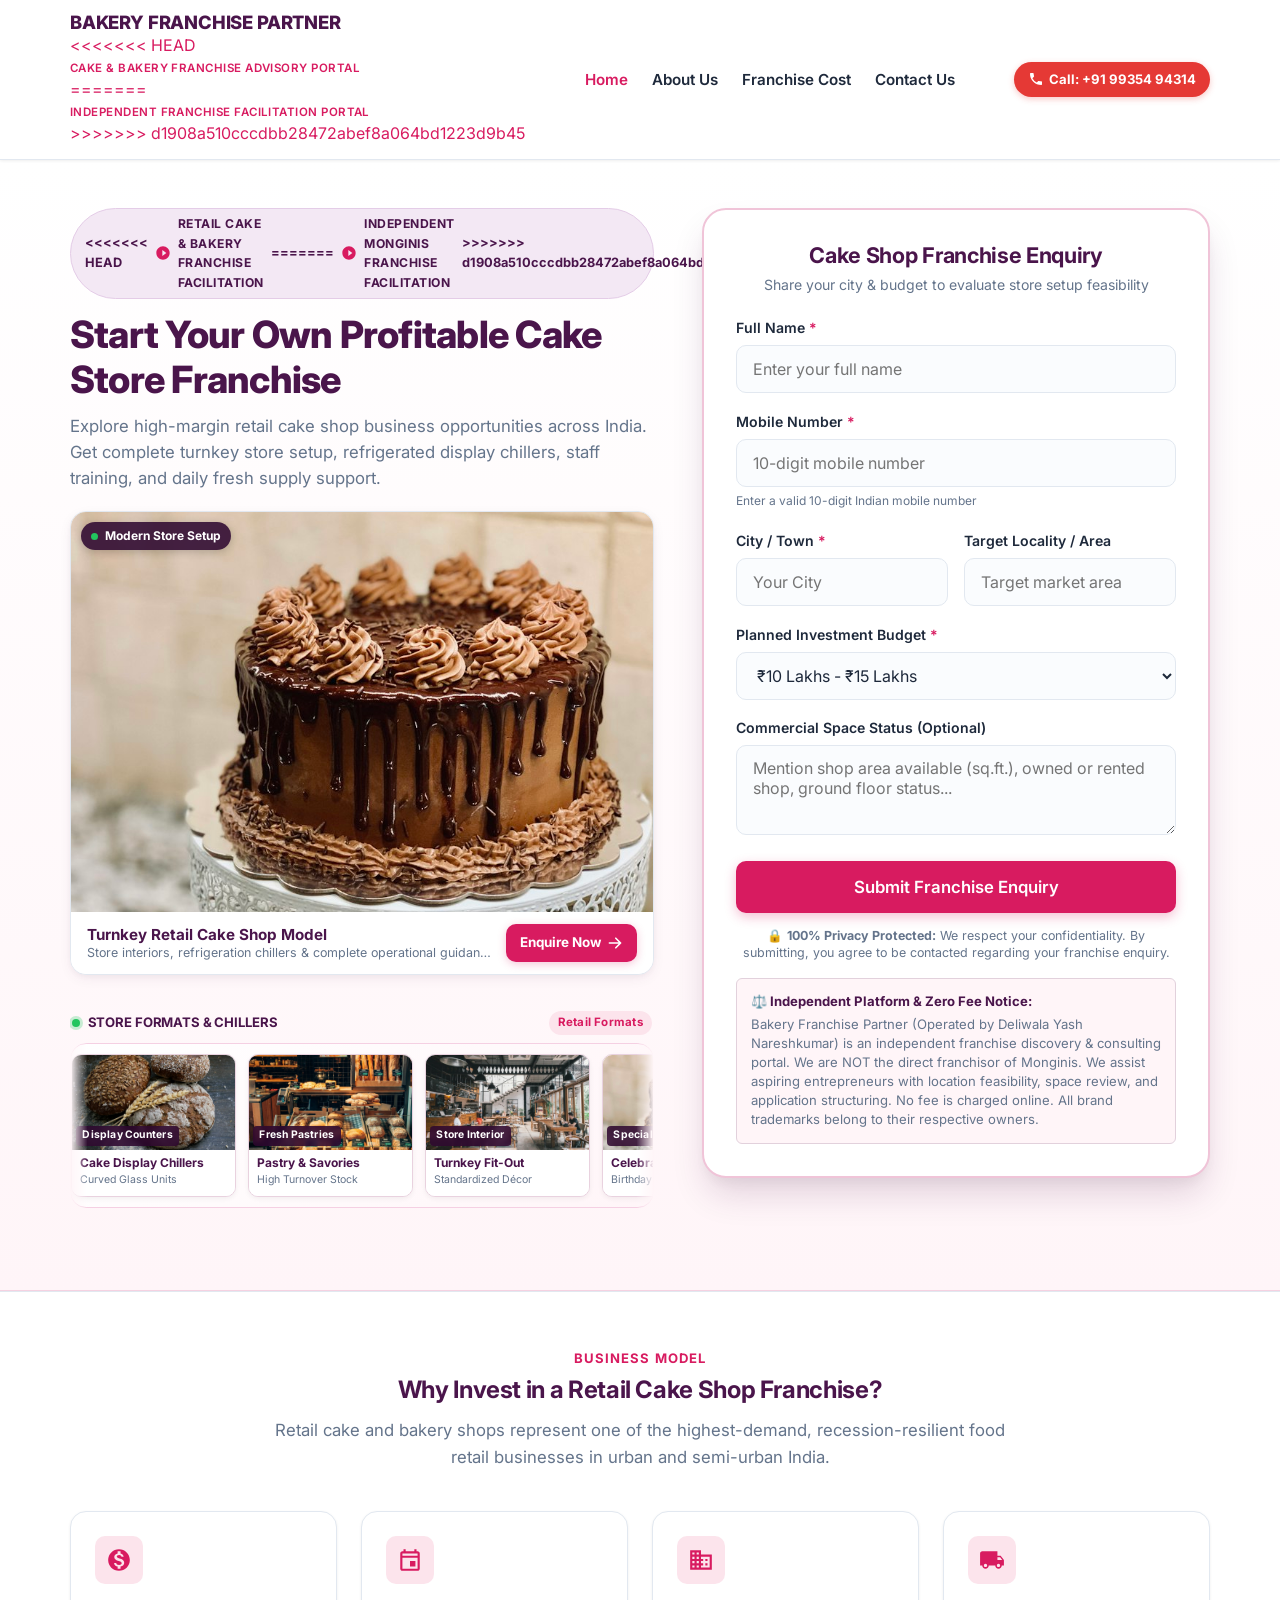
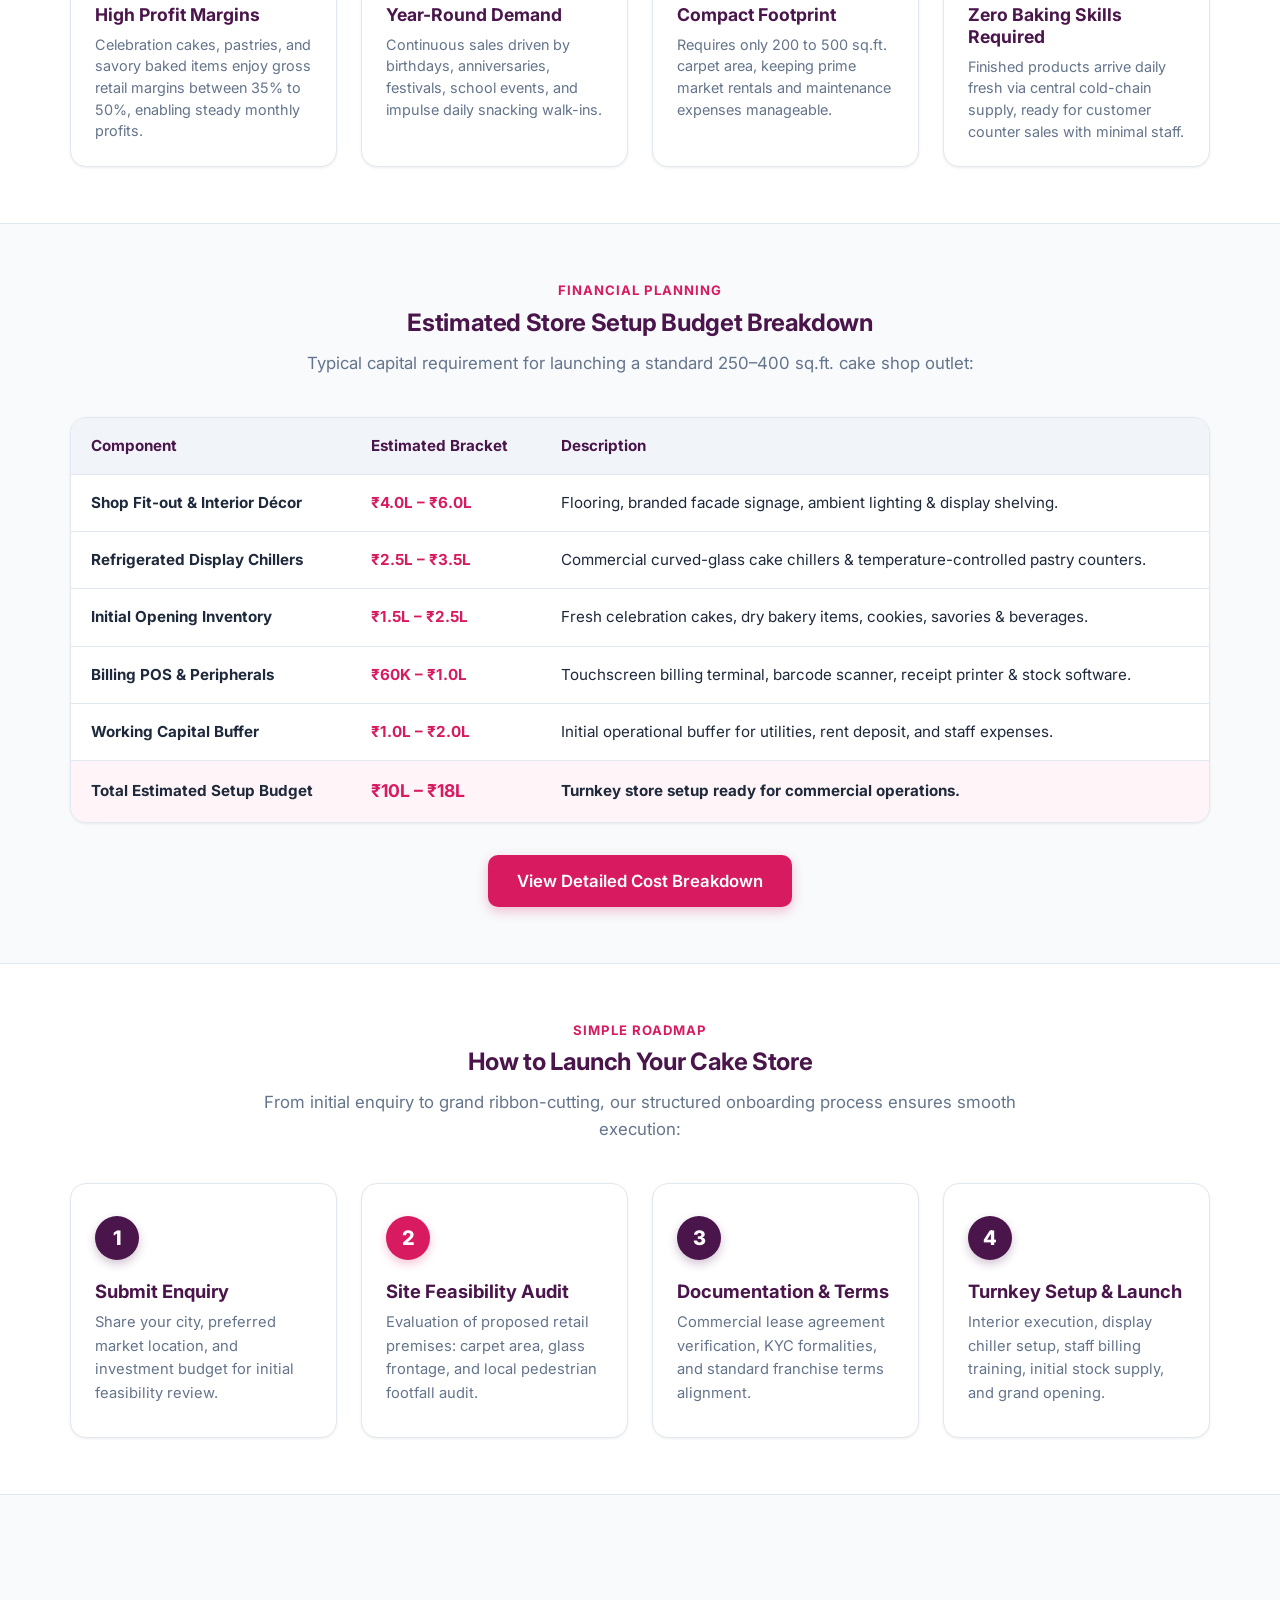
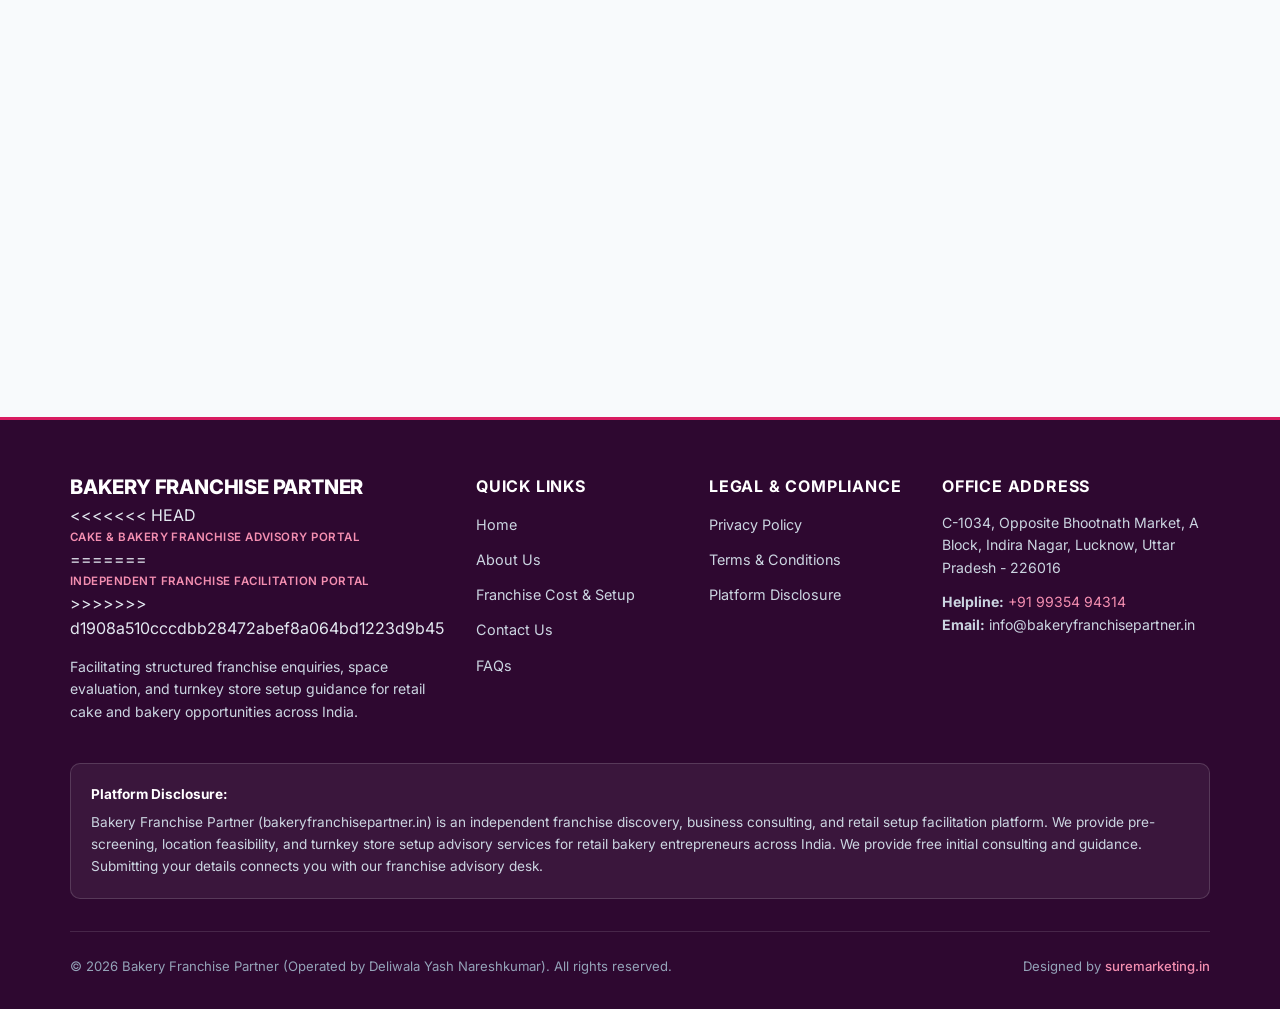
==== commit 028dfd46: "Merge remote changes and keep local website code" ====
--- a/index.html
+++ b/index.html
@@ -54,7 +54,11 @@
         <a href="index.html" class="brand-wrap" aria-label="Bakery Franchise Partner Home">
           <div class="brand-text">
             <span class="brand-name">BAKERY FRANCHISE PARTNER</span>
+<<<<<<< HEAD
             <span class="brand-tagline">Cake & Bakery Franchise Advisory Portal</span>
+=======
+            <span class="brand-tagline">Independent Franchise Facilitation Portal</span>
+>>>>>>> d1908a510cccdbb28472abef8a064bd1223d9b45
           </div>
         </a>
 
@@ -85,8 +89,13 @@
         <div class="hero-content">
           <div class="hero-badge-wrap">
             <span class="badge-tag badge-platform">
+<<<<<<< HEAD
               <svg class="badge-icon" viewBox="0 0 24 24" width="16" height="16" fill="currentColor"><path d="M12 2C6.48 2 2 6.48 2 12s4.48 10 10 10 10-4.48 10-10S17.52 2 12 2zm-1 14.5v-9l6 4.5-6 4.5z"/></svg>
               <span class="badge-text">RETAIL CAKE & BAKERY FRANCHISE FACILITATION</span>
+=======
+              <svg class="badge-icon" viewBox="0 0 24 24" width="16" height="16" fill="currentColor" aria-hidden="true"><path d="M12 2C6.48 2 2 6.48 2 12s4.48 10 10 10 10-4.48 10-10S17.52 2 12 2zm-1 14.5v-9l6 4.5-6 4.5z"/></svg>
+              <span class="badge-text">INDEPENDENT MONGINIS FRANCHISE FACILITATION</span>
+>>>>>>> d1908a510cccdbb28472abef8a064bd1223d9b45
             </span>
           </div>
 
@@ -265,6 +274,10 @@
               <p class="form-privacy-note">
                 🔒 <strong>100% Privacy Protected:</strong> We respect your confidentiality. By submitting, you agree to be contacted regarding your franchise enquiry.
               </p>
+              <div class="facilitation-notice-box" style="margin-top: 1rem; padding: 0.85rem; background: var(--color-bg-warm); border: 1px solid #E2D1DC; border-radius: 6px; font-size: 0.82rem; color: var(--color-text-muted); line-height: 1.45; text-align: left;">
+                <strong style="color: var(--color-secondary); display: block; margin-bottom: 0.25rem;">⚖️ Independent Platform & Zero Fee Notice:</strong>
+                Bakery Franchise Partner (Operated by Deliwala Yash Nareshkumar) is an independent franchise discovery & consulting portal. We are NOT the direct franchisor of Monginis. We assist aspiring entrepreneurs with location feasibility, space review, and application structuring. No fee is charged online. All brand trademarks belong to their respective owners.
+              </div>
             </form>
 
           </div>
@@ -473,7 +486,11 @@
       <div class="footer-grid">
         <div class="footer-brand">
           <div class="brand-name" style="font-size: 1.25rem; font-weight: 800;">BAKERY FRANCHISE PARTNER</div>
+<<<<<<< HEAD
           <div class="brand-tagline">Cake & Bakery Franchise Advisory Portal</div>
+=======
+          <div class="brand-tagline">Independent Franchise Facilitation Portal</div>
+>>>>>>> d1908a510cccdbb28472abef8a064bd1223d9b45
           <p>
             Facilitating structured franchise enquiries, space evaluation, and turnkey store setup guidance for retail cake and bakery opportunities across India.
           </p>
@@ -520,7 +537,7 @@
 
       <div class="footer-bottom">
         <div>
-          &copy; <script>document.write(new Date().getFullYear());</script> Bakery Franchise Partner. All rights reserved.
+          &copy; <script>document.write(new Date().getFullYear());</script> Bakery Franchise Partner (Operated by Deliwala Yash Nareshkumar). All rights reserved.
         </div>
         <div class="footer-credits">
           <span>Designed by <a href="https://suremarketing.in" target="_blank" rel="noopener">suremarketing.in</a></span>
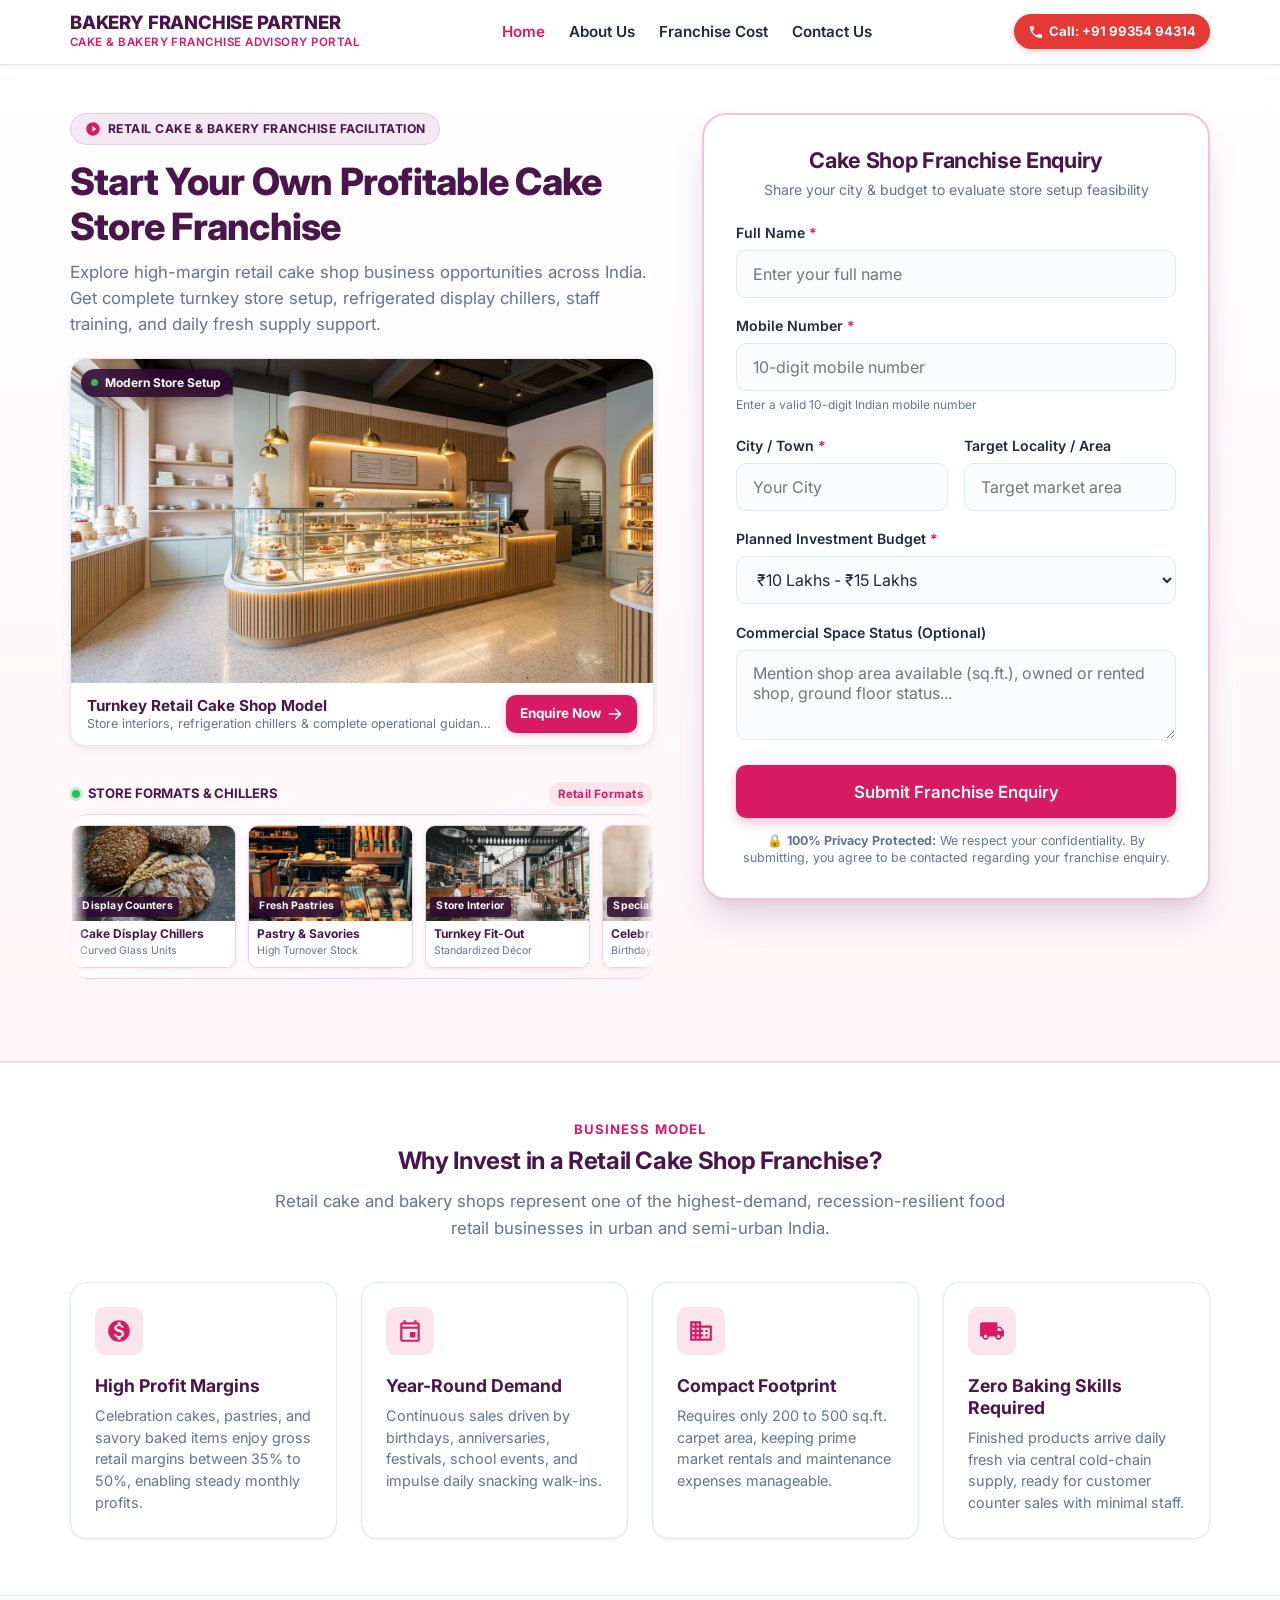
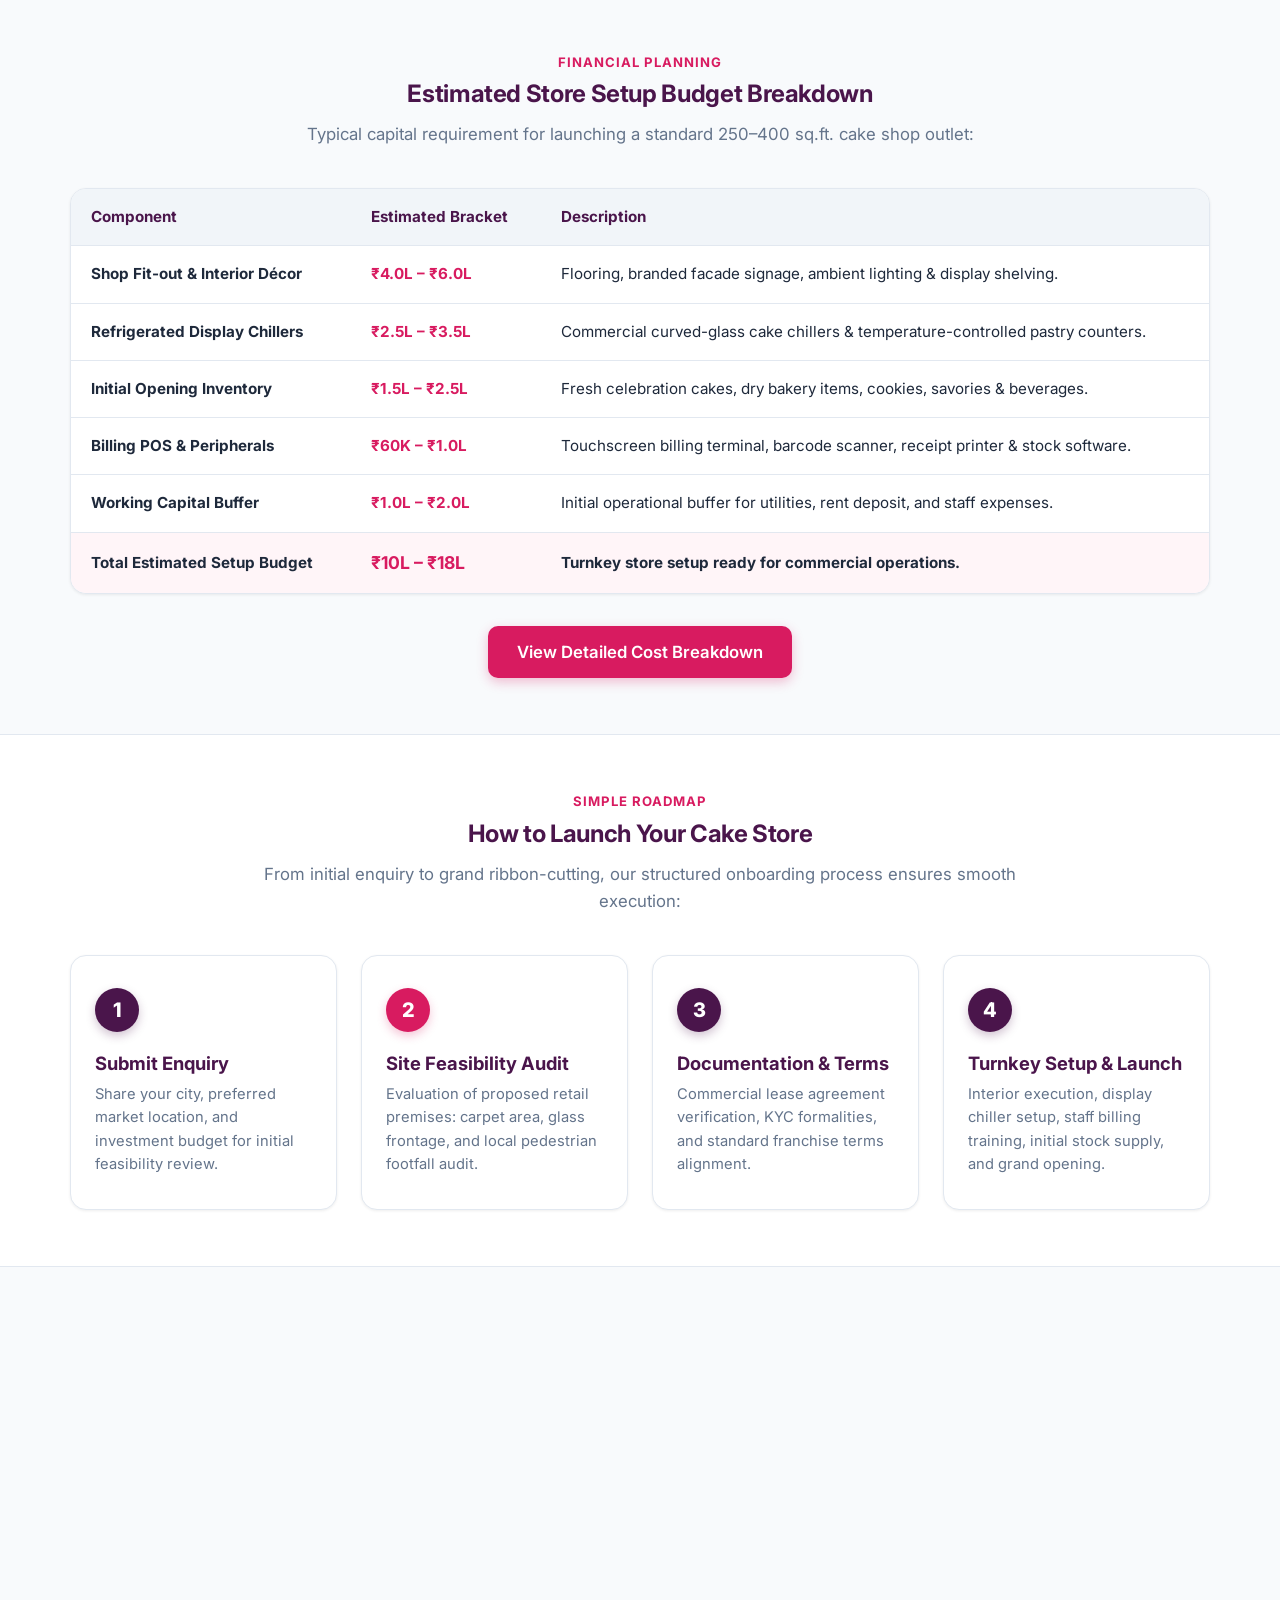
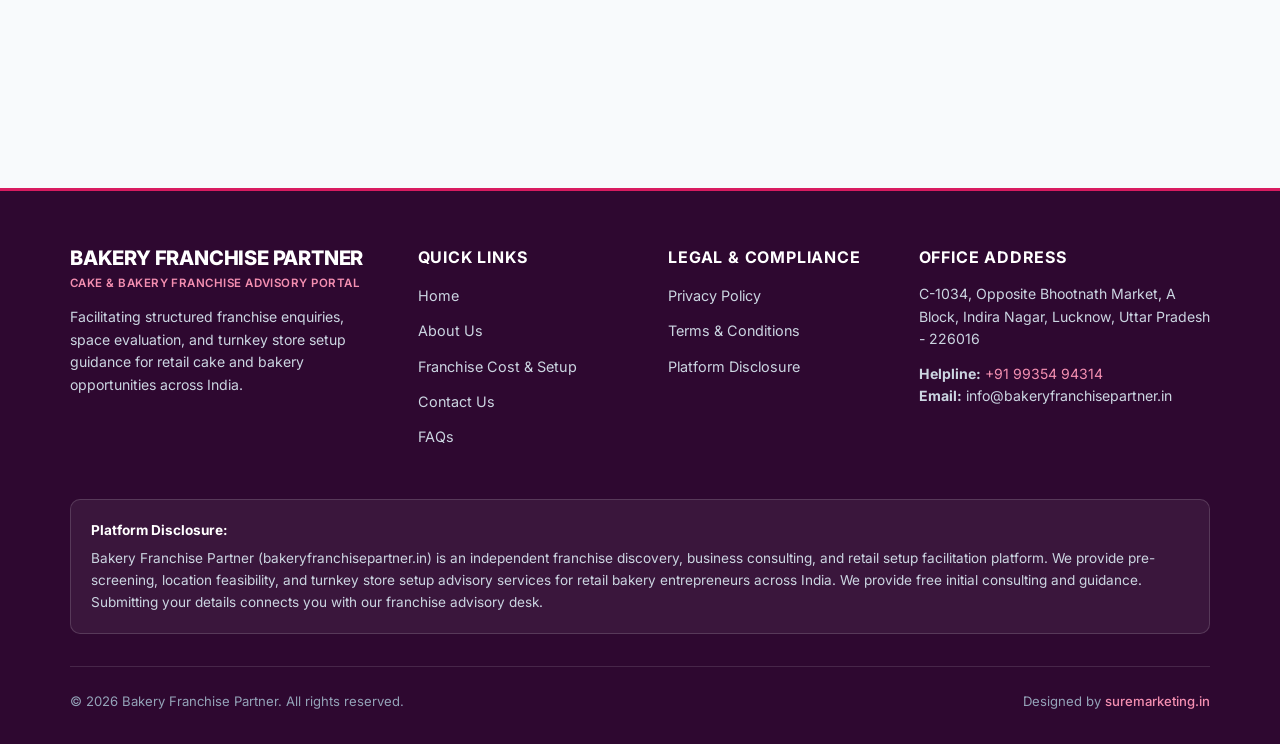
==== commit 14438c40: "refactor: resolve merge conflicts and update store imagery across site pages" ====
--- a/index.html
+++ b/index.html
@@ -32,7 +32,7 @@
   <meta property="og:url" content="https://bakeryfranchisepartner.in/">
   <meta property="og:title" content="Cake Store Franchise Opportunities | Bakery Franchise Partner">
   <meta property="og:description" content="Start your own profitable retail cake shop. Check investment cost, space requirements, and turnkey store setup guidance.">
-  <meta property="og:image" content="https://bakeryfranchisepartner.in/images/cake-showcase.jpg">
+  <meta property="og:image" content="https://bakeryfranchisepartner.in/images/cake-shop-store.jpg">
 
   <!-- Favicon -->
   <link rel="icon" href="data:image/svg+xml,<svg xmlns=%22http://www.w3.org/2000/svg%22 viewBox=%220 0 100 100%22><text y=%22.9em%22 font-size=%2290%22>🎂</text></svg>">
@@ -54,11 +54,7 @@
         <a href="index.html" class="brand-wrap" aria-label="Bakery Franchise Partner Home">
           <div class="brand-text">
             <span class="brand-name">BAKERY FRANCHISE PARTNER</span>
-<<<<<<< HEAD
             <span class="brand-tagline">Cake & Bakery Franchise Advisory Portal</span>
-=======
-            <span class="brand-tagline">Independent Franchise Facilitation Portal</span>
->>>>>>> d1908a510cccdbb28472abef8a064bd1223d9b45
           </div>
         </a>
 
@@ -89,13 +85,8 @@
         <div class="hero-content">
           <div class="hero-badge-wrap">
             <span class="badge-tag badge-platform">
-<<<<<<< HEAD
               <svg class="badge-icon" viewBox="0 0 24 24" width="16" height="16" fill="currentColor"><path d="M12 2C6.48 2 2 6.48 2 12s4.48 10 10 10 10-4.48 10-10S17.52 2 12 2zm-1 14.5v-9l6 4.5-6 4.5z"/></svg>
               <span class="badge-text">RETAIL CAKE & BAKERY FRANCHISE FACILITATION</span>
-=======
-              <svg class="badge-icon" viewBox="0 0 24 24" width="16" height="16" fill="currentColor" aria-hidden="true"><path d="M12 2C6.48 2 2 6.48 2 12s4.48 10 10 10 10-4.48 10-10S17.52 2 12 2zm-1 14.5v-9l6 4.5-6 4.5z"/></svg>
-              <span class="badge-text">INDEPENDENT MONGINIS FRANCHISE FACILITATION</span>
->>>>>>> d1908a510cccdbb28472abef8a064bd1223d9b45
             </span>
           </div>
 
@@ -108,7 +99,7 @@
           <!-- Store Showcase Photo Card -->
           <div class="hero-photo-showcase">
             <div class="hero-photo-wrap" style="height: auto !important; min-height: unset !important; max-height: none !important;">
-              <img src="images/cake-showcase.jpg" alt="Modern Retail Cake Store Display Setup" width="800" height="533" fetchpriority="high" decoding="sync" style="width: 100% !important; height: auto !important; max-height: 400px !important; object-fit: cover !important; border-radius: var(--radius-md) var(--radius-md) 0 0; display: block !important;">
+              <img src="images/cake-shop-store.jpg" alt="Modern Retail Cake Store Display Setup" width="800" height="533" fetchpriority="high" decoding="sync" style="width: 100% !important; height: auto !important; max-height: 400px !important; object-fit: cover !important; border-radius: var(--radius-md) var(--radius-md) 0 0; display: block !important;">
               <span class="hero-photo-badge">
                 <span class="badge-dot" style="background-color: #22C55E;"></span> Modern Store Setup
               </span>
@@ -274,11 +265,7 @@
               <p class="form-privacy-note">
                 🔒 <strong>100% Privacy Protected:</strong> We respect your confidentiality. By submitting, you agree to be contacted regarding your franchise enquiry.
               </p>
-              <div class="facilitation-notice-box" style="margin-top: 1rem; padding: 0.85rem; background: var(--color-bg-warm); border: 1px solid #E2D1DC; border-radius: 6px; font-size: 0.82rem; color: var(--color-text-muted); line-height: 1.45; text-align: left;">
-                <strong style="color: var(--color-secondary); display: block; margin-bottom: 0.25rem;">⚖️ Independent Platform & Zero Fee Notice:</strong>
-                Bakery Franchise Partner (Operated by Deliwala Yash Nareshkumar) is an independent franchise discovery & consulting portal. We are NOT the direct franchisor of Monginis. We assist aspiring entrepreneurs with location feasibility, space review, and application structuring. No fee is charged online. All brand trademarks belong to their respective owners.
-              </div>
-            </form>
+                          </form>
 
           </div>
         </div>
@@ -486,11 +473,7 @@
       <div class="footer-grid">
         <div class="footer-brand">
           <div class="brand-name" style="font-size: 1.25rem; font-weight: 800;">BAKERY FRANCHISE PARTNER</div>
-<<<<<<< HEAD
           <div class="brand-tagline">Cake & Bakery Franchise Advisory Portal</div>
-=======
-          <div class="brand-tagline">Independent Franchise Facilitation Portal</div>
->>>>>>> d1908a510cccdbb28472abef8a064bd1223d9b45
           <p>
             Facilitating structured franchise enquiries, space evaluation, and turnkey store setup guidance for retail cake and bakery opportunities across India.
           </p>
@@ -537,7 +520,7 @@
 
       <div class="footer-bottom">
         <div>
-          &copy; <script>document.write(new Date().getFullYear());</script> Bakery Franchise Partner (Operated by Deliwala Yash Nareshkumar). All rights reserved.
+          &copy; <script>document.write(new Date().getFullYear());</script> Bakery Franchise Partner. All rights reserved.
         </div>
         <div class="footer-credits">
           <span>Designed by <a href="https://suremarketing.in" target="_blank" rel="noopener">suremarketing.in</a></span>
